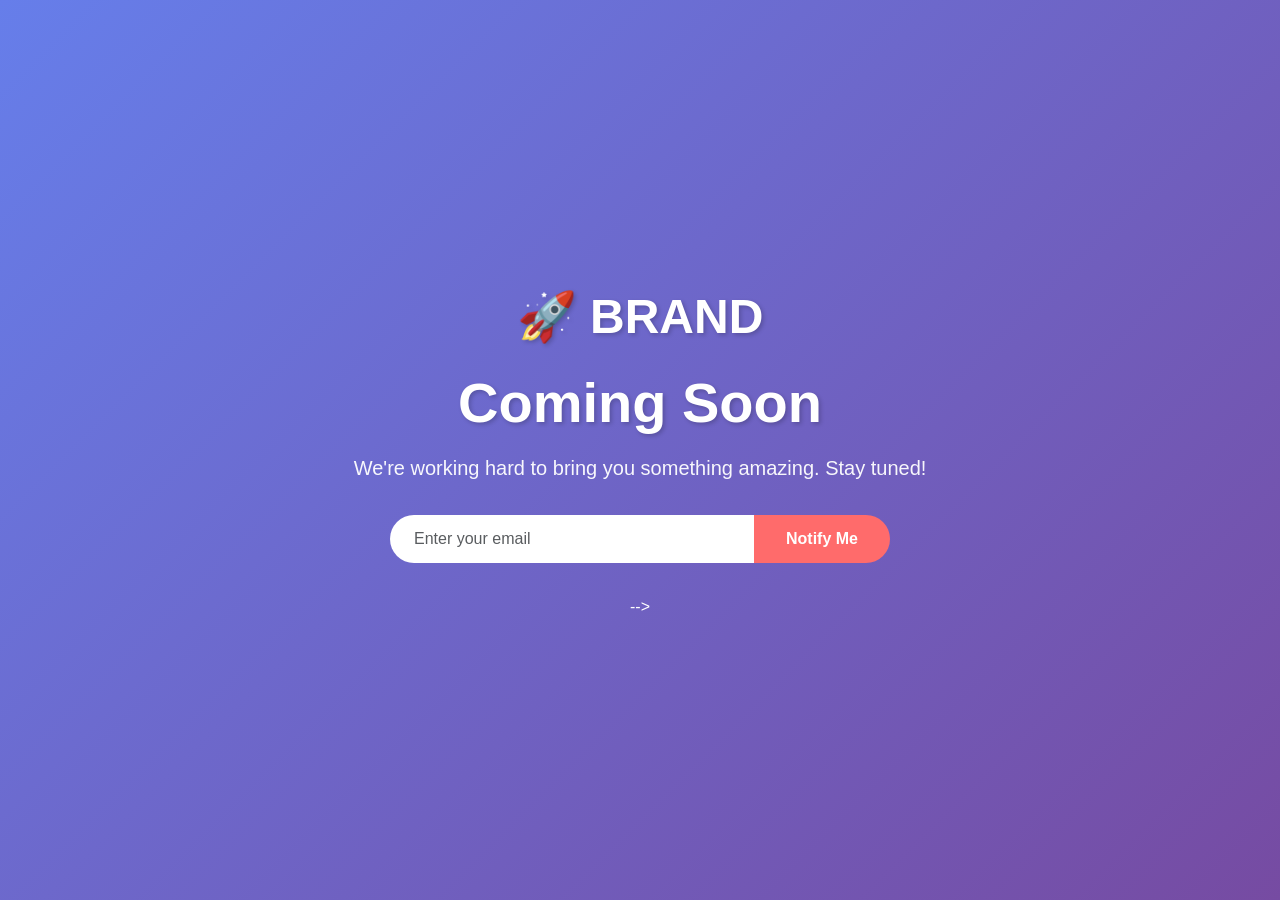
==== index.html @ b858486a "Update index.html" ====
<!DOCTYPE html>
<html lang="en">
<head>
    <meta charset="UTF-8">
    <meta name="viewport" content="width=device-width, initial-scale=1.0">
    <title>Coming Soon</title>
    
    <!-- Bootstrap CSS -->
    <link href="https://cdn.jsdelivr.net/npm/bootstrap@5.3.2/dist/css/bootstrap.min.css" rel="stylesheet">
    
    <style>
        body {
            background: linear-gradient(135deg, #667eea 0%, #764ba2 100%);
            min-height: 100vh;
            display: flex;
            align-items: center;
            justify-content: center;
            font-family: 'Segoe UI', Tahoma, Geneva, Verdana, sans-serif;
        }
        
        .coming-soon-container {
            text-align: center;
            color: white;
            padding: 2rem;
        }
        
        .logo {
            font-size: 3rem;
            font-weight: bold;
            margin-bottom: 1rem;
            text-shadow: 2px 2px 4px rgba(0,0,0,0.2);
        }
        
        .main-heading {
            font-size: 3.5rem;
            font-weight: 700;
            margin-bottom: 1rem;
            text-shadow: 2px 2px 4px rgba(0,0,0,0.2);
        }
        
        .subheading {
            font-size: 1.25rem;
            margin-bottom: 2rem;
            opacity: 0.95;
        }
        
        .countdown {
            display: flex;
            justify-content: center;
            gap: 1.5rem;
            margin: 3rem 0;
            flex-wrap: wrap;
        }
        
        .countdown-item {
            background: rgba(255, 255, 255, 0.2);
            backdrop-filter: blur(10px);
            border-radius: 15px;
            padding: 1.5rem;
            min-width: 100px;
            box-shadow: 0 8px 32px 0 rgba(31, 38, 135, 0.37);
        }
        
        .countdown-number {
            font-size: 3rem;
            font-weight: bold;
            display: block;
        }
        
        .countdown-label {
            font-size: 0.9rem;
            text-transform: uppercase;
            letter-spacing: 1px;
            opacity: 0.9;
        }
        
        .notify-form {
            max-width: 500px;
            margin: 2rem auto;
        }
        
        .form-control {
            border-radius: 50px;
            padding: 0.75rem 1.5rem;
            border: none;
        }
        
        .btn-notify {
            border-radius: 50px;
            padding: 0.75rem 2rem;
            background: #ff6b6b;
            border: none;
            font-weight: 600;
            transition: all 0.3s ease;
        }
        
        .btn-notify:hover {
            background: #ee5a52;
            transform: translateY(-2px);
            box-shadow: 0 5px 15px rgba(0,0,0,0.3);
        }
        
        .social-links {
            margin-top: 3rem;
        }
        
        .social-links a {
            color: white;
            font-size: 1.5rem;
            margin: 0 1rem;
            transition: all 0.3s ease;
            display: inline-block;
        }
        
        .social-links a:hover {
            transform: translateY(-5px);
            opacity: 0.8;
        }
        
        @media (max-width: 768px) {
            .main-heading {
                font-size: 2.5rem;
            }
            
            .countdown-number {
                font-size: 2rem;
            }
            
            .countdown-item {
                min-width: 80px;
                padding: 1rem;
            }
        }
    </style>
</head>
<body>
    <div class="container">
        <div class="coming-soon-container">
            <div class="logo">🚀 BRAND</div>
            
            <h1 class="main-heading">Coming Soon</h1>
            <p class="subheading">We're working hard to bring you something amazing. Stay tuned!</p>
            
            <!-- Countdown Timer
            <div class="countdown" id="countdown">
                <div class="countdown-item">
                    <span class="countdown-number" id="days">00</span>
                    <span class="countdown-label">Days</span>
                </div>
                <div class="countdown-item">
                    <span class="countdown-number" id="hours">00</span>
                    <span class="countdown-label">Hours</span>
                </div>
                <div class="countdown-item">
                    <span class="countdown-number" id="minutes">00</span>
                    <span class="countdown-label">Minutes</span>
                </div>
                <div class="countdown-item">
                    <span class="countdown-number" id="seconds">00</span>
                    <span class="countdown-label">Seconds</span>
                </div>
            </div>
            
            <!-- Email Notification Form -->
            <div class="notify-form">
                <form id="notifyForm">
                    <div class="input-group mb-3">
                        <input type="email" class="form-control" placeholder="Enter your email" required>
                        <button class="btn btn-notify btn-primary" type="submit">Notify Me</button>
                    </div>
                </form>
            </div>
             -->
            <!-- Social Media Links 
            <div class="social-links">
                <a href="#" aria-label="Facebook">
                    <svg width="24" height="24" fill="currentColor" viewBox="0 0 24 24">
                        <path d="M24 12.073c0-6.627-5.373-12-12-12s-12 5.373-12 12c0 5.99 4.388 10.954 10.125 11.854v-8.385H7.078v-3.47h3.047V9.43c0-3.007 1.792-4.669 4.533-4.669 1.312 0 2.686.235 2.686.235v2.953H15.83c-1.491 0-1.956.925-1.956 1.874v2.25h3.328l-.532 3.47h-2.796v8.385C19.612 23.027 24 18.062 24 12.073z"/>
                    </svg>
                </a>
                <a href="#" aria-label="Twitter">
                    <svg width="24" height="24" fill="currentColor" viewBox="0 0 24 24">
                        <path d="M23.953 4.57a10 10 0 01-2.825.775 4.958 4.958 0 002.163-2.723c-.951.555-2.005.959-3.127 1.184a4.92 4.92 0 00-8.384 4.482C7.69 8.095 4.067 6.13 1.64 3.162a4.822 4.822 0 00-.666 2.475c0 1.71.87 3.213 2.188 4.096a4.904 4.904 0 01-2.228-.616v.06a4.923 4.923 0 003.946 4.827 4.996 4.996 0 01-2.212.085 4.936 4.936 0 004.604 3.417 9.867 9.867 0 01-6.102 2.105c-.39 0-.779-.023-1.17-.067a13.995 13.995 0 007.557 2.209c9.053 0 13.998-7.496 13.998-13.985 0-.21 0-.42-.015-.63A9.935 9.935 0 0024 4.59z"/>
                    </svg>
                </a>
                <a href="#" aria-label="Instagram">
                    <svg width="24" height="24" fill="currentColor" viewBox="0 0 24 24">
                        <path d="M12 0C8.74 0 8.333.015 7.053.072 5.775.132 4.905.333 4.14.63c-.789.306-1.459.717-2.126 1.384S.935 3.35.63 4.14C.333 4.905.131 5.775.072 7.053.012 8.333 0 8.74 0 12s.015 3.667.072 4.947c.06 1.277.261 2.148.558 2.913.306.788.717 1.459 1.384 2.126.667.666 1.336 1.079 2.126 1.384.766.296 1.636.499 2.913.558C8.333 23.988 8.74 24 12 24s3.667-.015 4.947-.072c1.277-.06 2.148-.262 2.913-.558.788-.306 1.459-.718 2.126-1.384.666-.667 1.079-1.335 1.384-2.126.296-.765.499-1.636.558-2.913.06-1.28.072-1.687.072-4.947s-.015-3.667-.072-4.947c-.06-1.277-.262-2.149-.558-2.913-.306-.789-.718-1.459-1.384-2.126C21.319 1.347 20.651.935 19.86.63c-.765-.297-1.636-.499-2.913-.558C15.667.012 15.26 0 12 0zm0 2.16c3.203 0 3.585.016 4.85.071 1.17.055 1.805.249 2.227.415.562.217.96.477 1.382.896.419.42.679.819.896 1.381.164.422.36 1.057.413 2.227.057 1.266.07 1.646.07 4.85s-.015 3.585-.074 4.85c-.061 1.17-.256 1.805-.421 2.227-.224.562-.479.96-.899 1.382-.419.419-.824.679-1.38.896-.42.164-1.065.36-2.235.413-1.274.057-1.649.07-4.859.07-3.211 0-3.586-.015-4.859-.074-1.171-.061-1.816-.256-2.236-.421-.569-.224-.96-.479-1.379-.899-.421-.419-.69-.824-.9-1.38-.165-.42-.359-1.065-.42-2.235-.045-1.26-.061-1.649-.061-4.844 0-3.196.016-3.586.061-4.861.061-1.17.255-1.814.42-2.234.21-.57.479-.96.9-1.381.419-.419.81-.689 1.379-.898.42-.166 1.051-.361 2.221-.421 1.275-.045 1.65-.06 4.859-.06l.045.03zm0 3.678c-3.405 0-6.162 2.76-6.162 6.162 0 3.405 2.76 6.162 6.162 6.162 3.405 0 6.162-2.76 6.162-6.162 0-3.405-2.76-6.162-6.162-6.162zM12 16c-2.21 0-4-1.79-4-4s1.79-4 4-4 4 1.79 4 4-1.79 4-4 4zm7.846-10.405c0 .795-.646 1.44-1.44 1.44-.795 0-1.44-.646-1.44-1.44 0-.794.646-1.439 1.44-1.439.793-.001 1.44.645 1.44 1.439z"/>
                    </svg>
                </a>
                <a href="#" aria-label="LinkedIn">
                    <svg width="24" height="24" fill="currentColor" viewBox="0 0 24 24">
                        <path d="M20.447 20.452h-3.554v-5.569c0-1.328-.027-3.037-1.852-3.037-1.853 0-2.136 1.445-2.136 2.939v5.667H9.351V9h3.414v1.561h.046c.477-.9 1.637-1.85 3.37-1.85 3.601 0 4.267 2.37 4.267 5.455v6.286zM5.337 7.433c-1.144 0-2.063-.926-2.063-2.065 0-1.138.92-2.063 2.063-2.063 1.14 0 2.064.925 2.064 2.063 0 1.139-.925 2.065-2.064 2.065zm1.782 13.019H3.555V9h3.564v11.452zM22.225 0H1.771C.792 0 0 .774 0 1.729v20.542C0 23.227.792 24 1.771 24h20.451C23.2 24 24 23.227 24 22.271V1.729C24 .774 23.2 0 22.222 0h.003z"/>
                    </svg>
                </a>
            </div>-->
        </div>
    </div>
    
    <!-- Bootstrap JS -->
    <script src="https://cdn.jsdelivr.net/npm/bootstrap@5.3.2/dist/js/bootstrap.bundle.min.js"></script>
    
    <script>
        // Countdown Timer - Set your launch date here
        const launchDate = new Date('2026-03-01T00:00:00').getTime();
        
        function updateCountdown() {
            const now = new Date().getTime();
            const distance = launchDate - now;
            
            const days = Math.floor(distance / (1000 * 60 * 60 * 24));
            const hours = Math.floor((distance % (1000 * 60 * 60 * 24)) / (1000 * 60 * 60));
            const minutes = Math.floor((distance % (1000 * 60 * 60)) / (1000 * 60));
            const seconds = Math.floor((distance % (1000 * 60)) / 1000);
            
            document.getElementById('days').textContent = String(days).padStart(2, '0');
            document.getElementById('hours').textContent = String(hours).padStart(2, '0');
            document.getElementById('minutes').textContent = String(minutes).padStart(2, '0');
            document.getElementById('seconds').textContent = String(seconds).padStart(2, '0');
            
            if (distance < 0) {
                clearInterval(countdownInterval);
                document.getElementById('countdown').innerHTML = '<h2>We\'re Live!</h2>';
            }
        }
        
        const countdownInterval = setInterval(updateCountdown, 1000);
        updateCountdown();
        
        // Form submission handler
        document.getElementById('notifyForm').addEventListener('submit', function(e) {
            e.preventDefault();
            const email = this.querySelector('input[type="email"]').value;
            alert('Thank you! We\'ll notify you at: ' + email);
            this.reset();
        });
    </script>
</body>
</html>
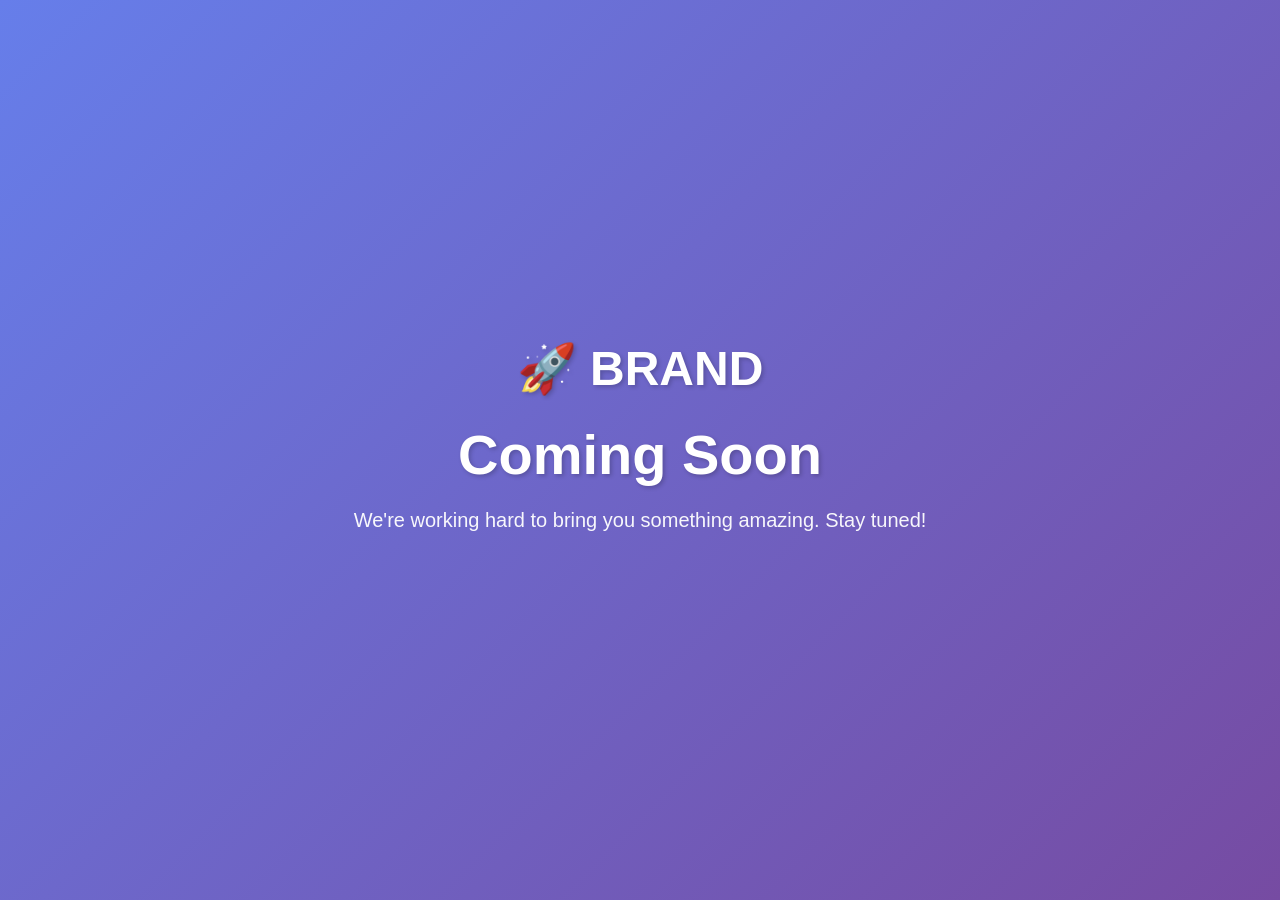
==== commit c33c520b: "Update index.html" ====
--- a/index.html
+++ b/index.html
@@ -161,7 +161,7 @@
                 </div>
             </div>
             
-            <!-- Email Notification Form -->
+            <!-- Email Notification Form 
             <div class="notify-form">
                 <form id="notifyForm">
                     <div class="input-group mb-3">
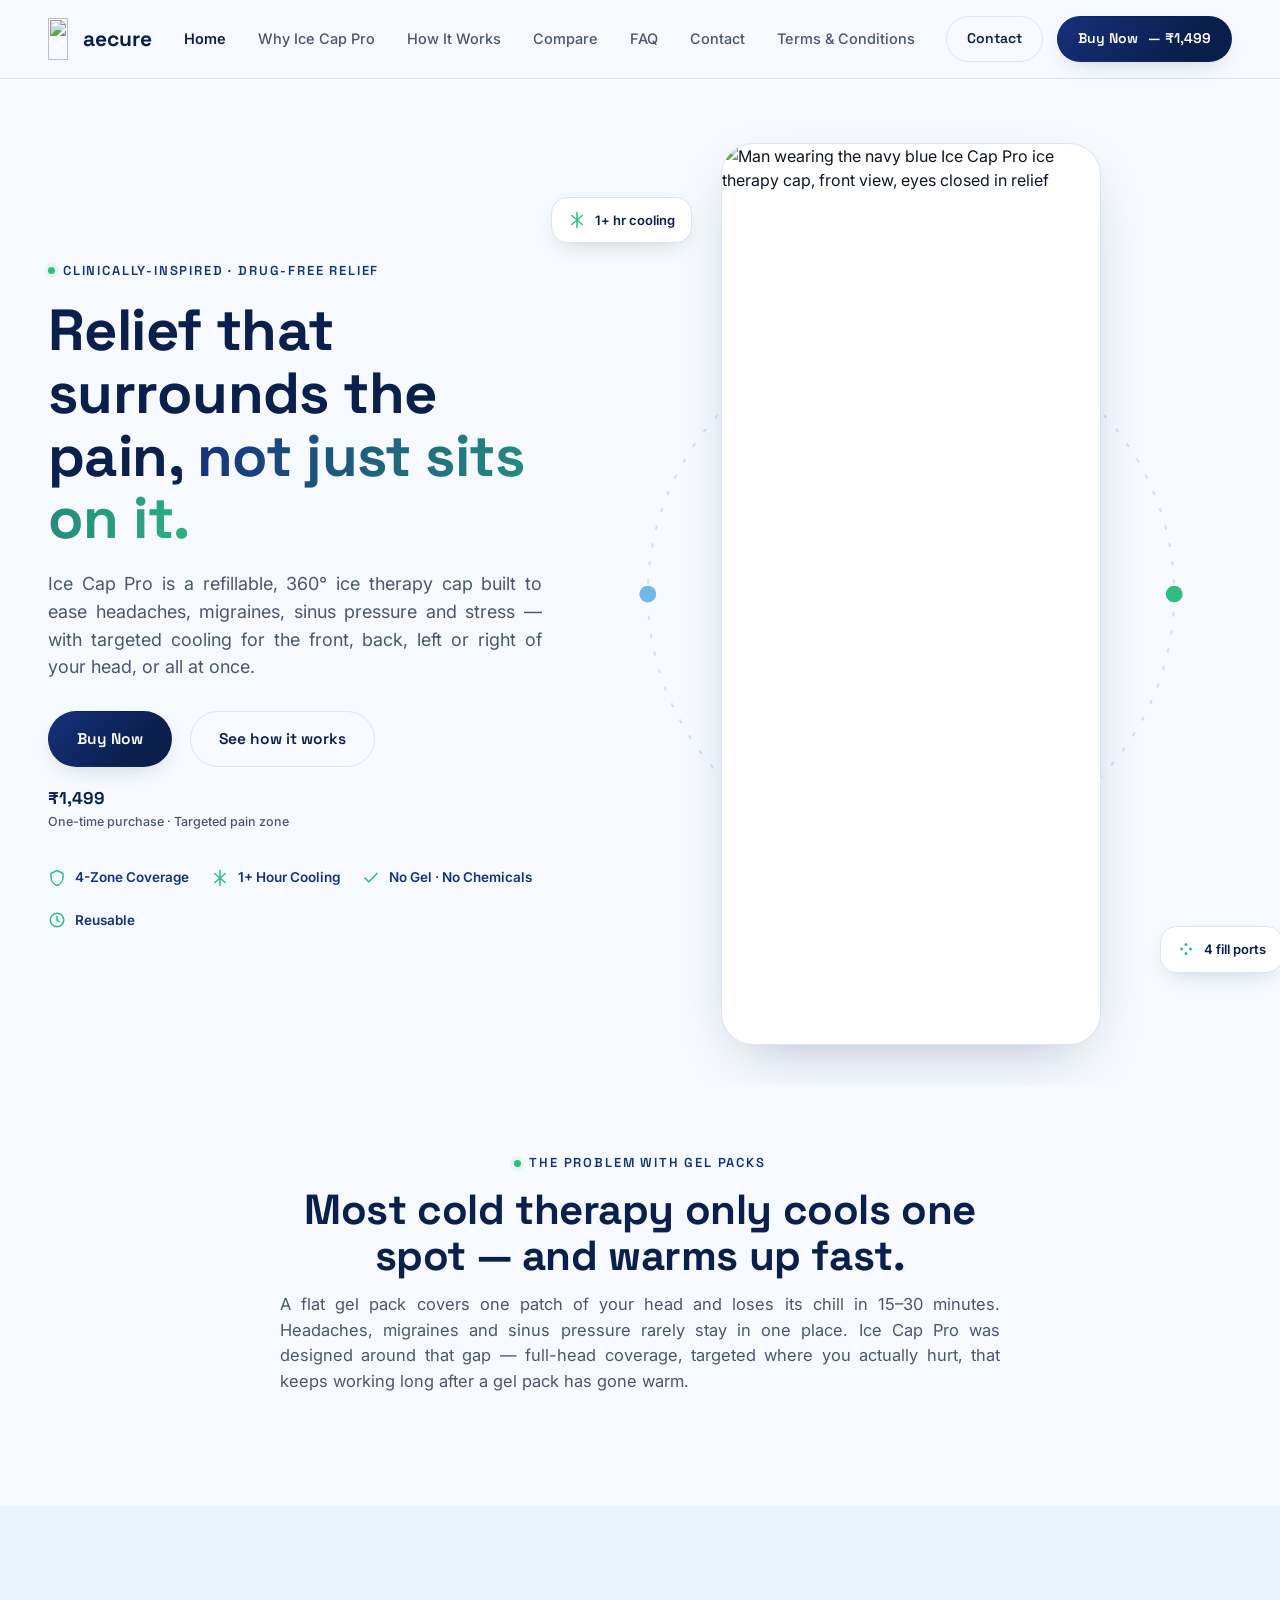
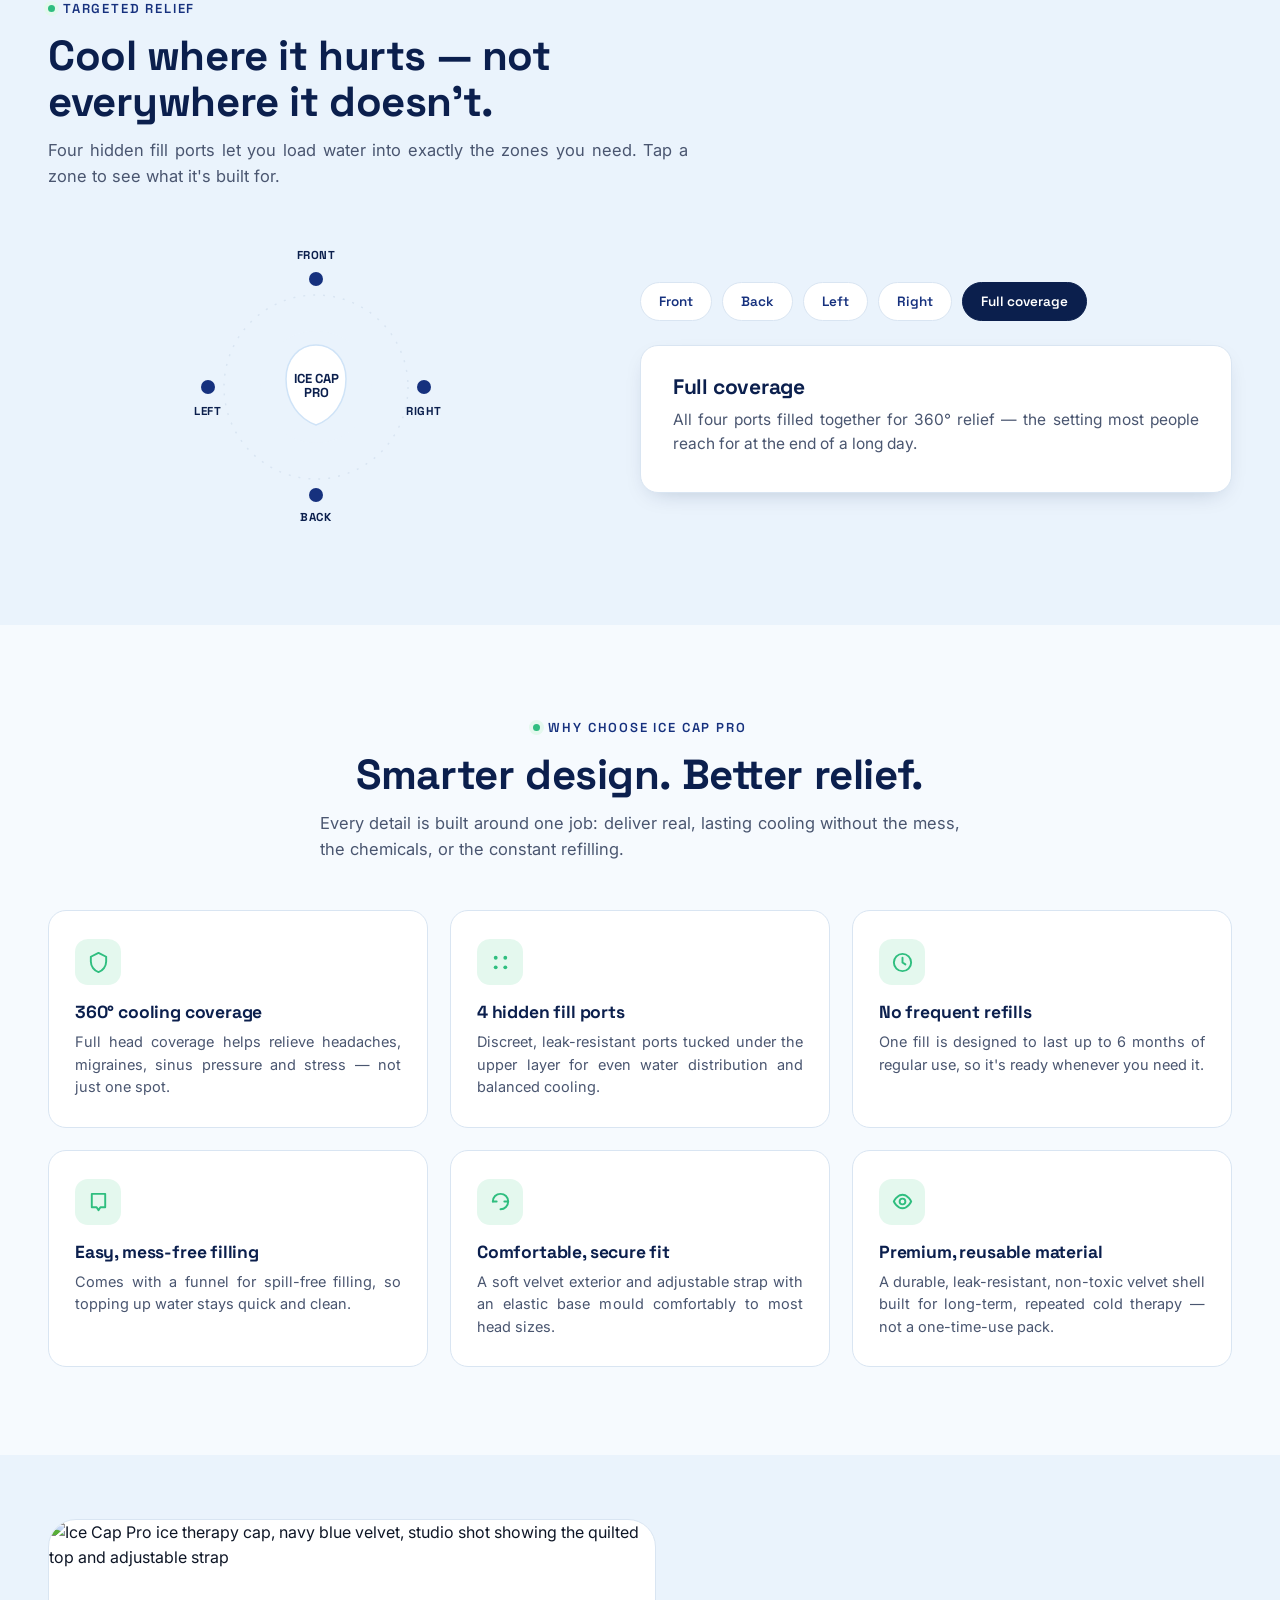
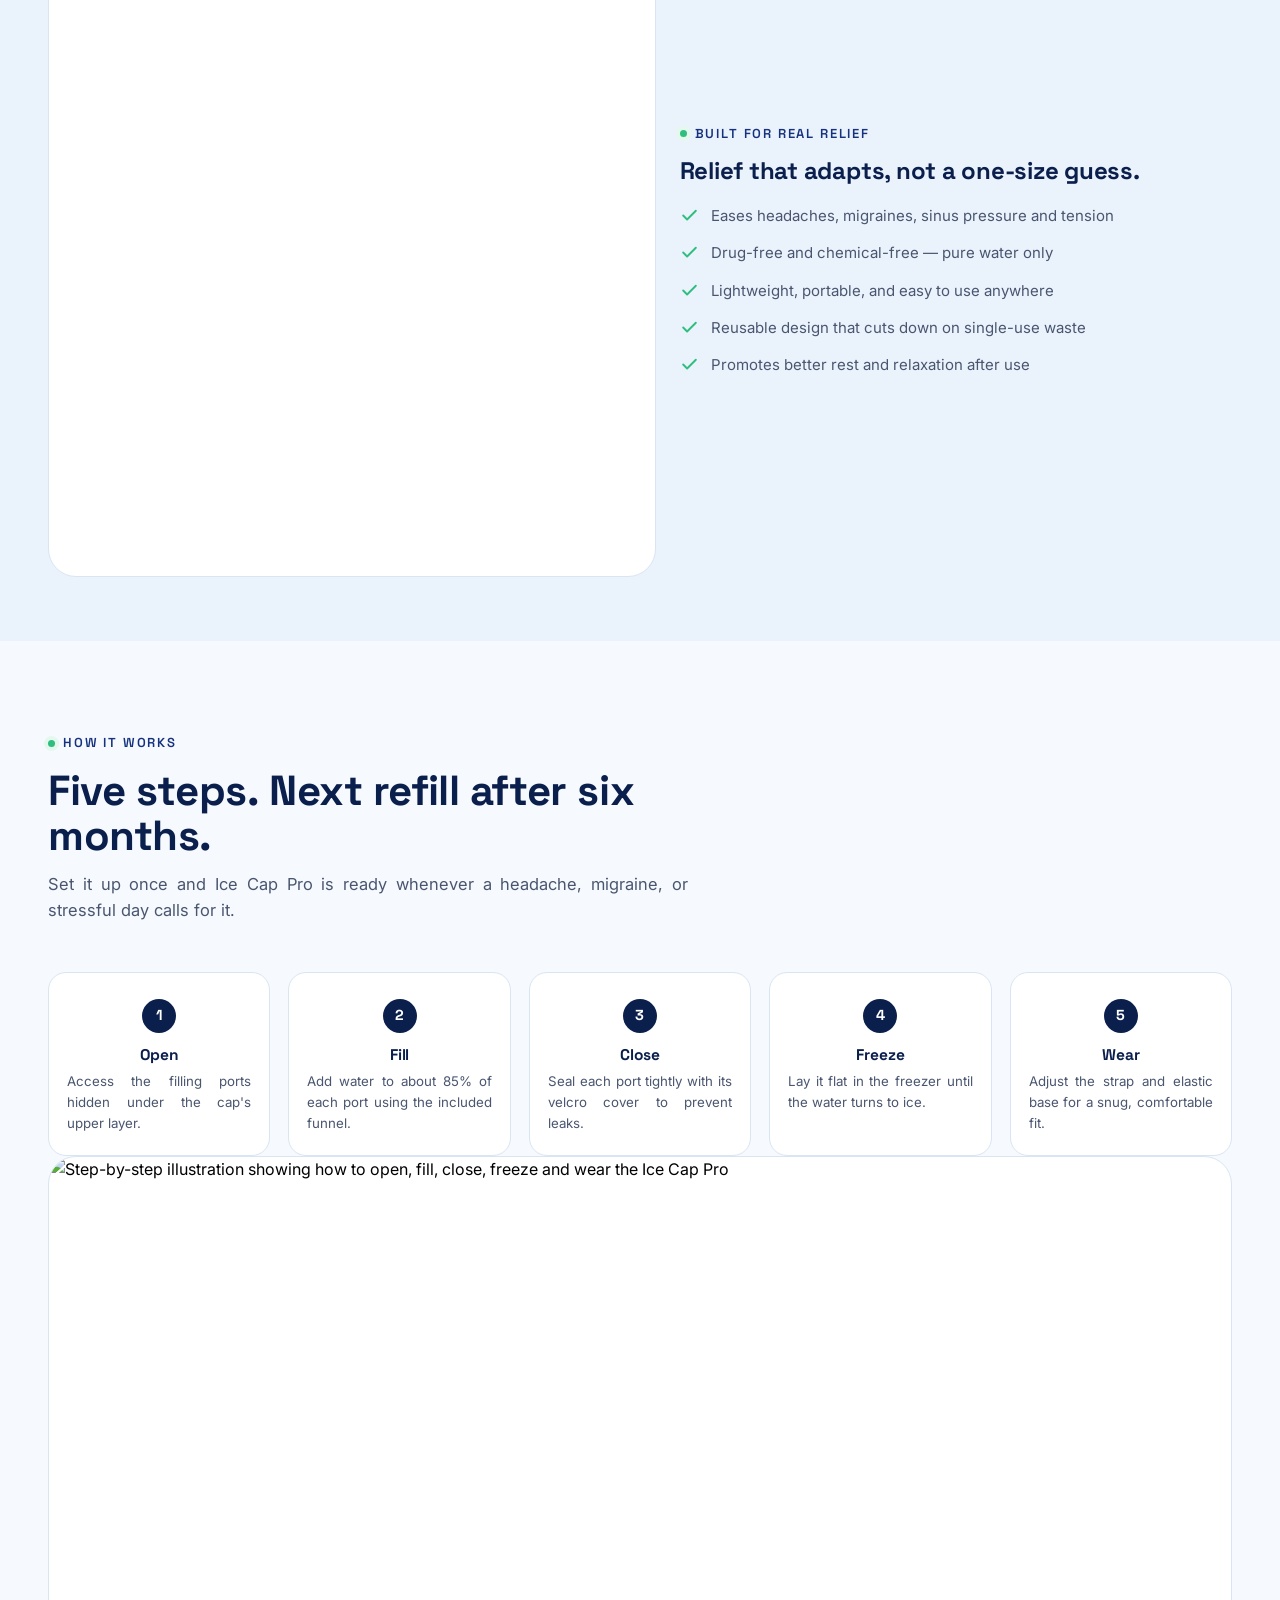
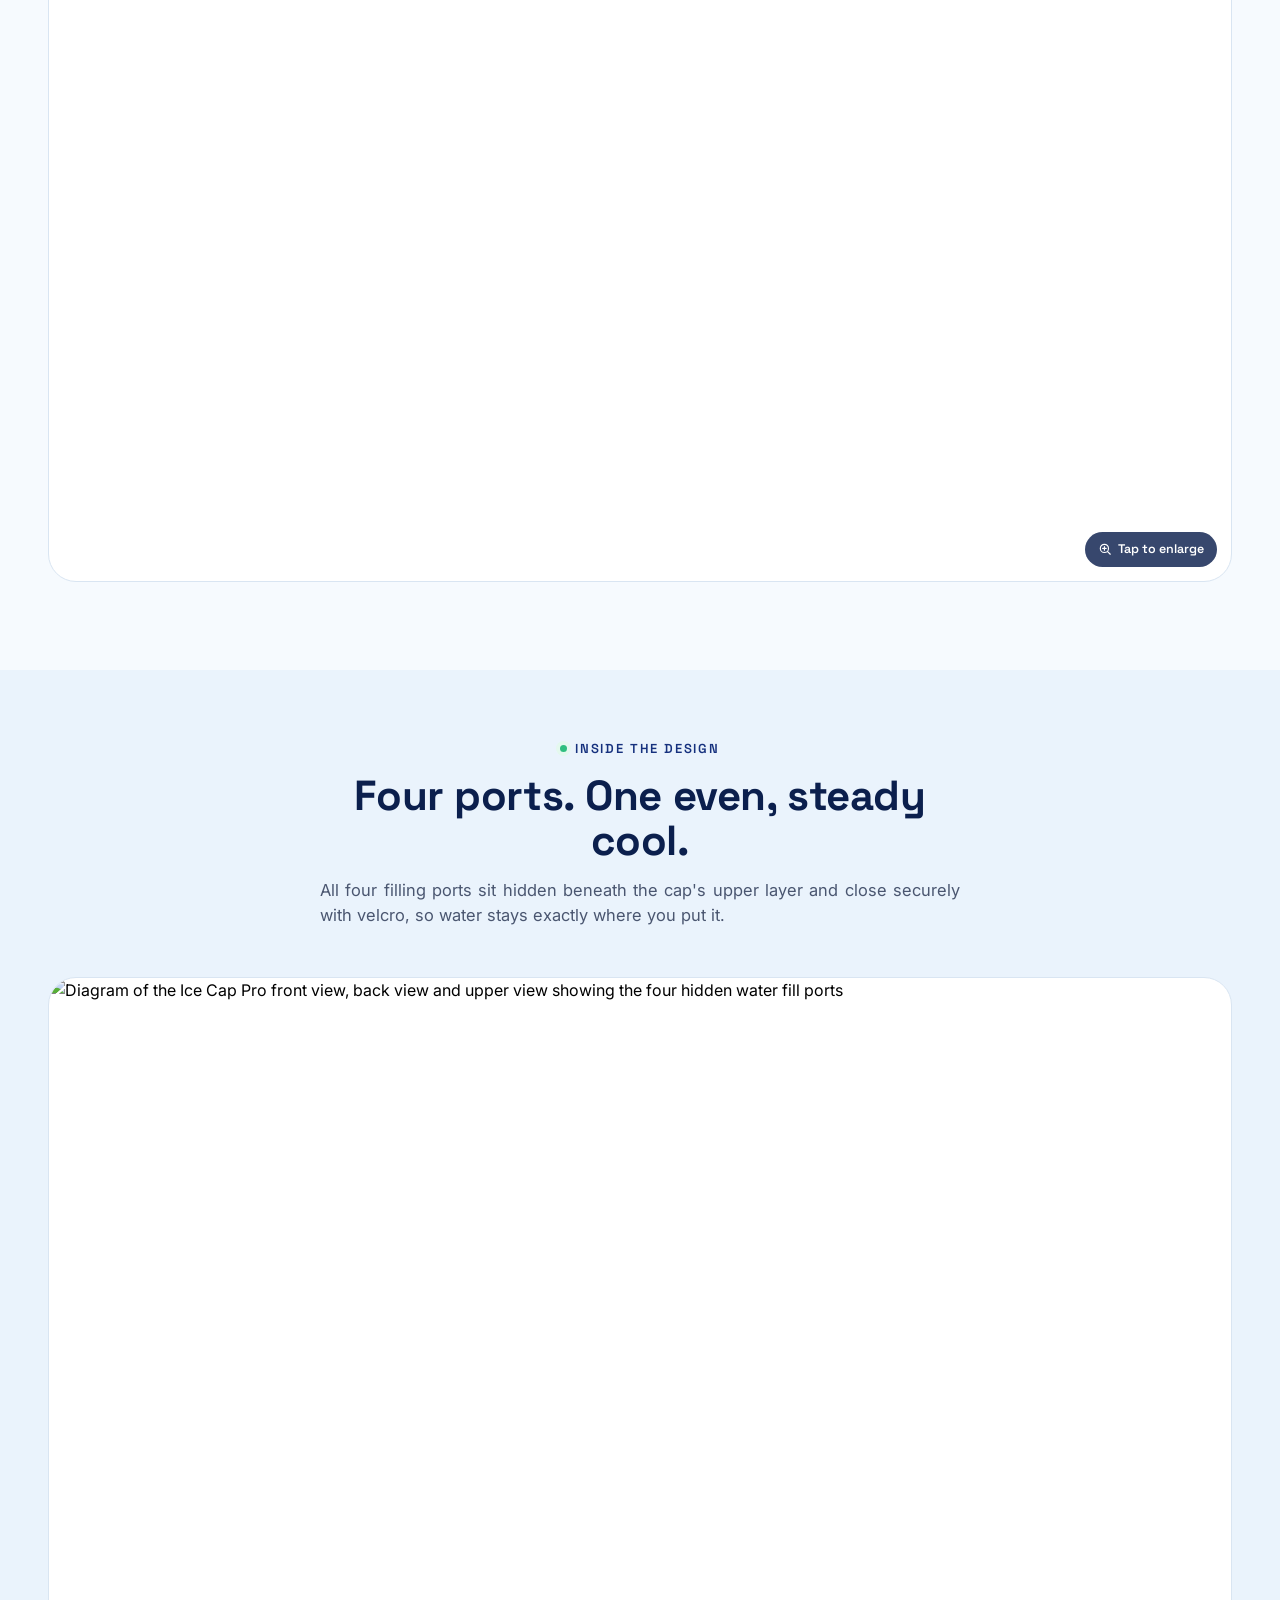
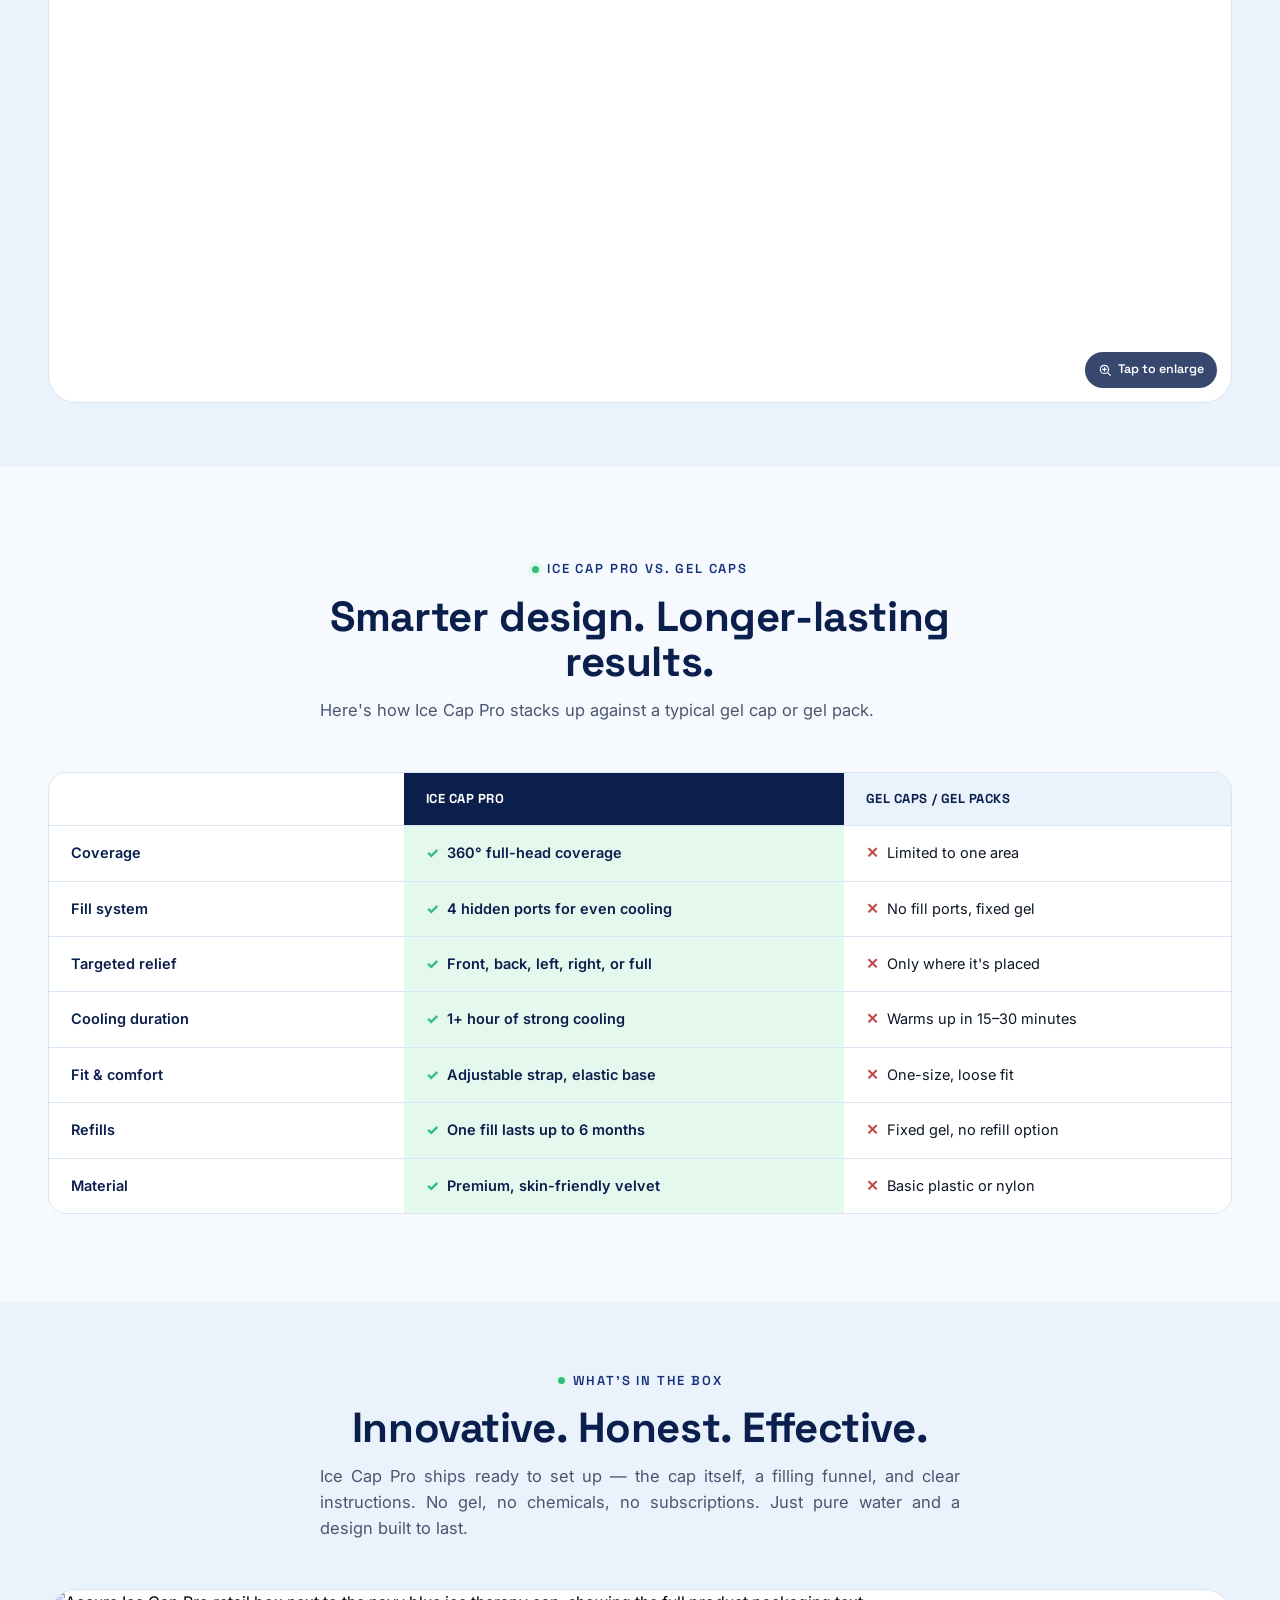
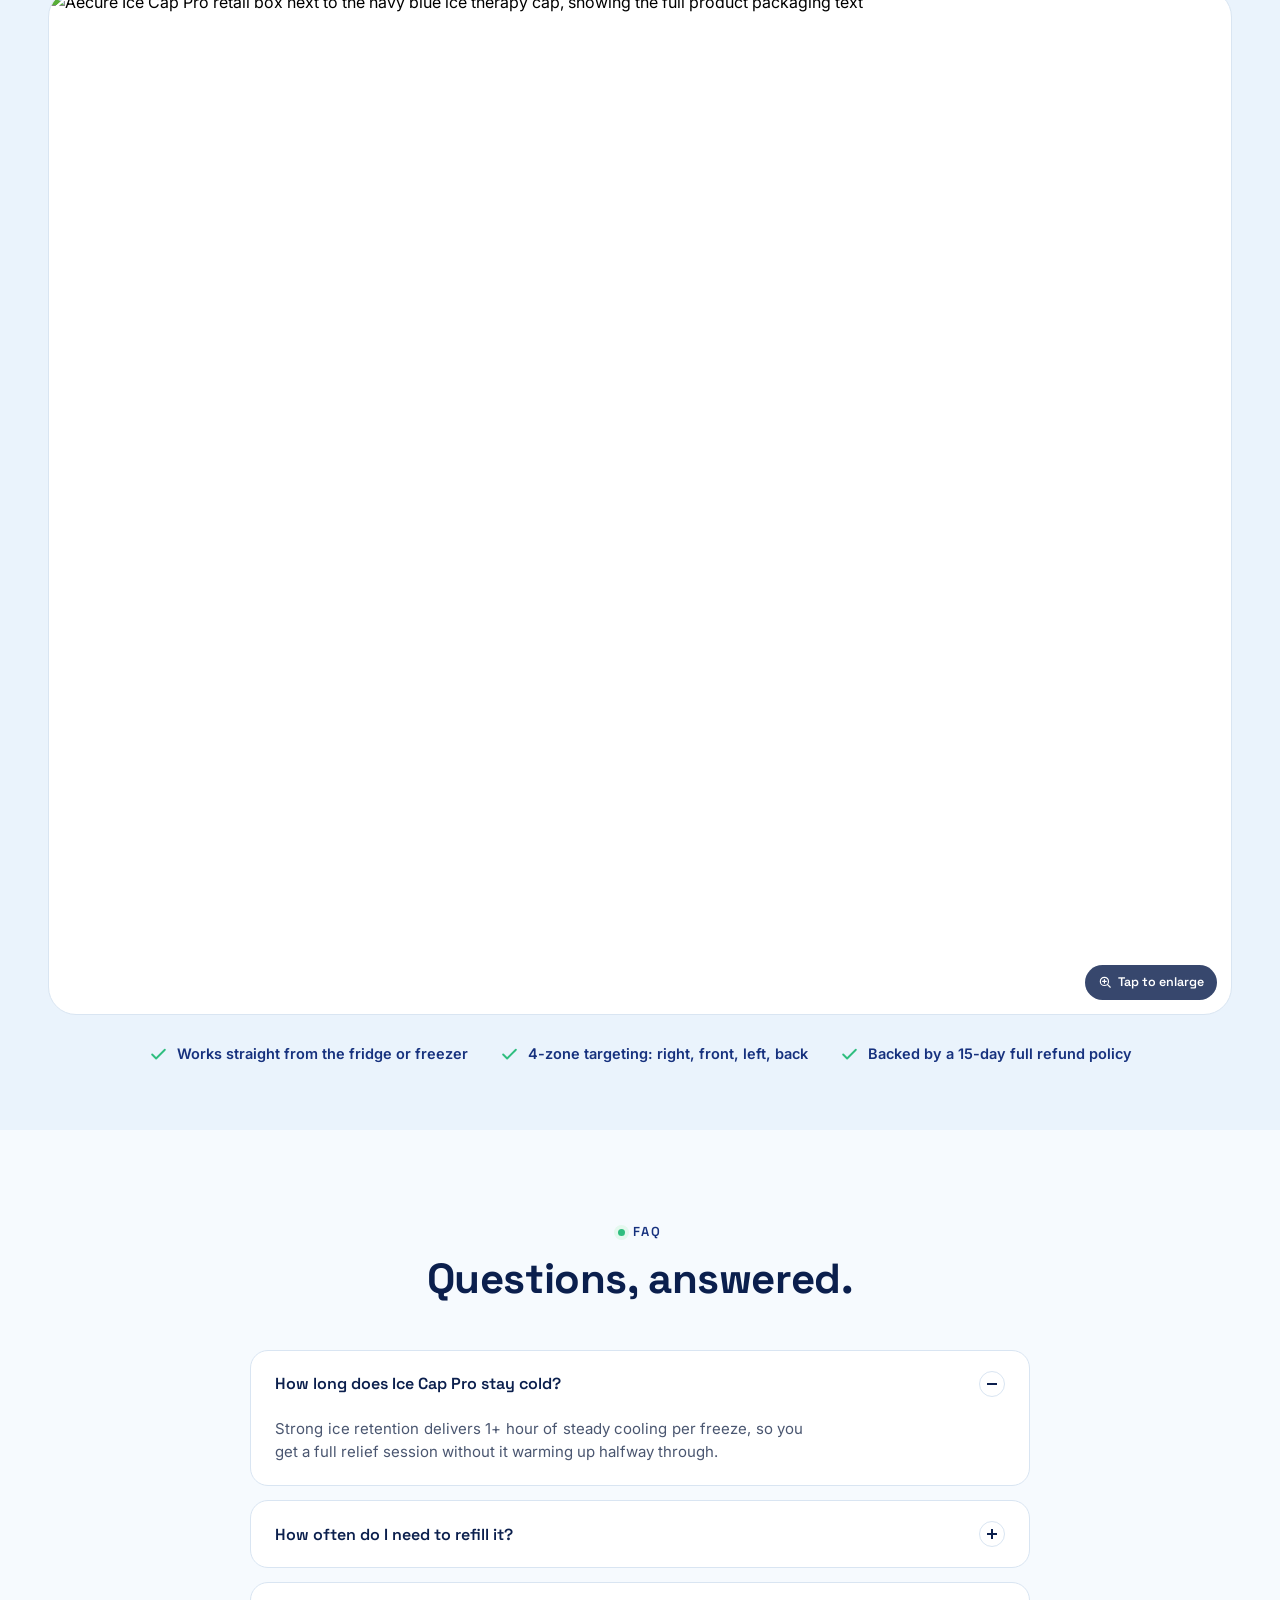
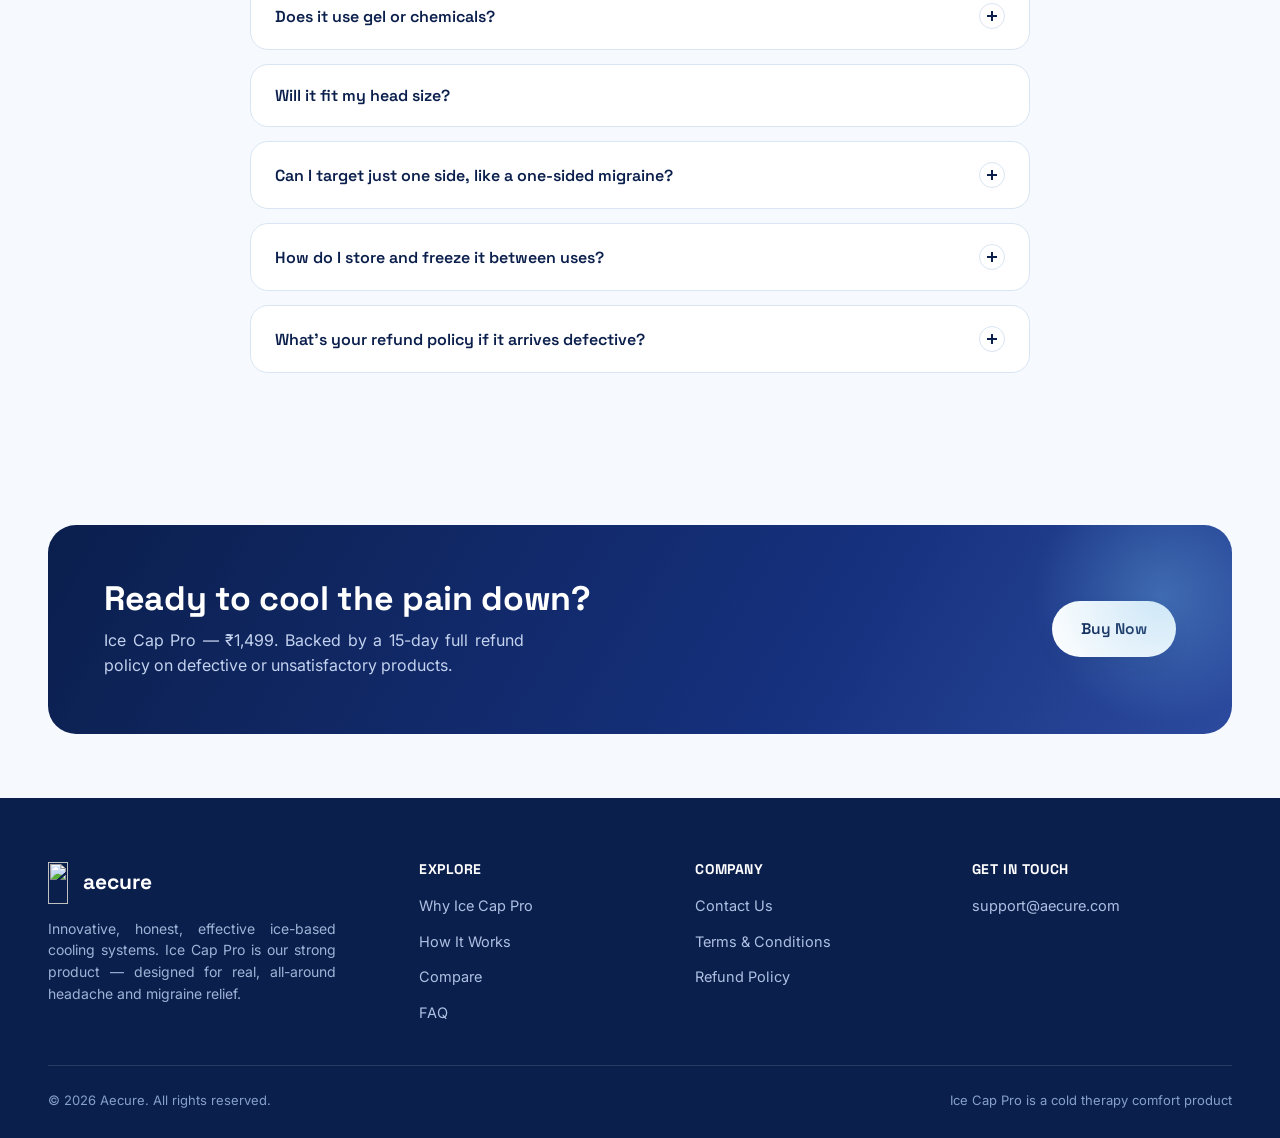
==== commit f3022262: "updated" ====
--- a/index.html
+++ b/index.html
@@ -1,239 +1,554 @@
-<!DOCTYPE html>
+<!doctype html>
 <html lang="en">
 <head>
-    <meta charset="UTF-8">
-    <meta name="viewport" content="width=device-width, initial-scale=1.0">
-    <title>Coming Soon</title>
-    
-    <!-- Bootstrap CSS -->
-    <link href="https://cdn.jsdelivr.net/npm/bootstrap@5.3.2/dist/css/bootstrap.min.css" rel="stylesheet">
-    
-    <style>
-        body {
-            background: linear-gradient(135deg, #667eea 0%, #764ba2 100%);
-            min-height: 100vh;
-            display: flex;
-            align-items: center;
-            justify-content: center;
-            font-family: 'Segoe UI', Tahoma, Geneva, Verdana, sans-serif;
-        }
-        
-        .coming-soon-container {
-            text-align: center;
-            color: white;
-            padding: 2rem;
-        }
-        
-        .logo {
-            font-size: 3rem;
-            font-weight: bold;
-            margin-bottom: 1rem;
-            text-shadow: 2px 2px 4px rgba(0,0,0,0.2);
-        }
-        
-        .main-heading {
-            font-size: 3.5rem;
-            font-weight: 700;
-            margin-bottom: 1rem;
-            text-shadow: 2px 2px 4px rgba(0,0,0,0.2);
-        }
-        
-        .subheading {
-            font-size: 1.25rem;
-            margin-bottom: 2rem;
-            opacity: 0.95;
-        }
-        
-        .countdown {
-            display: flex;
-            justify-content: center;
-            gap: 1.5rem;
-            margin: 3rem 0;
-            flex-wrap: wrap;
-        }
-        
-        .countdown-item {
-            background: rgba(255, 255, 255, 0.2);
-            backdrop-filter: blur(10px);
-            border-radius: 15px;
-            padding: 1.5rem;
-            min-width: 100px;
-            box-shadow: 0 8px 32px 0 rgba(31, 38, 135, 0.37);
-        }
-        
-        .countdown-number {
-            font-size: 3rem;
-            font-weight: bold;
-            display: block;
-        }
-        
-        .countdown-label {
-            font-size: 0.9rem;
-            text-transform: uppercase;
-            letter-spacing: 1px;
-            opacity: 0.9;
-        }
-        
-        .notify-form {
-            max-width: 500px;
-            margin: 2rem auto;
-        }
-        
-        .form-control {
-            border-radius: 50px;
-            padding: 0.75rem 1.5rem;
-            border: none;
-        }
-        
-        .btn-notify {
-            border-radius: 50px;
-            padding: 0.75rem 2rem;
-            background: #ff6b6b;
-            border: none;
-            font-weight: 600;
-            transition: all 0.3s ease;
-        }
-        
-        .btn-notify:hover {
-            background: #ee5a52;
-            transform: translateY(-2px);
-            box-shadow: 0 5px 15px rgba(0,0,0,0.3);
-        }
-        
-        .social-links {
-            margin-top: 3rem;
-        }
-        
-        .social-links a {
-            color: white;
-            font-size: 1.5rem;
-            margin: 0 1rem;
-            transition: all 0.3s ease;
-            display: inline-block;
-        }
-        
-        .social-links a:hover {
-            transform: translateY(-5px);
-            opacity: 0.8;
-        }
-        
-        @media (max-width: 768px) {
-            .main-heading {
-                font-size: 2.5rem;
-            }
-            
-            .countdown-number {
-                font-size: 2rem;
-            }
-            
-            .countdown-item {
-                min-width: 80px;
-                padding: 1rem;
-            }
-        }
-    </style>
+<meta charset="UTF-8">
+<meta name="viewport" content="width=device-width, initial-scale=1.0">
+<title>Ice Cap Pro by Aecure | 360° Cooling Ice Therapy Cap for Headache & Migraine Relief</title>
+<meta name="description" content="Ice Cap Pro is a reusable, refillable ice therapy cap with 4-zone cooling for headache, migraine, sinus pressure and stress relief. No gel, no chemicals — pure water, 1+ hour cooling, one fill lasts 6 months. ₹1,499.">
+<meta name="keywords" content="ice cap pro, migraine relief cap, headache cap, ice therapy cap, cooling cap for headache, sinus relief cap, aecure">
+<link rel="canonical" href="https://www.aecure.com/">
+
+<!-- Open Graph -->
+<meta property="og:type" content="product">
+<meta property="og:title" content="Ice Cap Pro by Aecure | 360° Cooling Ice Therapy Cap">
+<meta property="og:description" content="Reusable, refillable ice therapy cap with 4-zone cooling for headache, migraine, sinus pressure and stress relief. No gel, no chemicals — pure water only.">
+<meta property="og:image" content="https://www.aecure.com/images/cap_studio.jpg">
+<meta property="og:url" content="https://www.aecure.com/">
+<meta property="og:site_name" content="Aecure">
+<meta name="twitter:card" content="summary_large_image">
+<meta name="twitter:title" content="Ice Cap Pro by Aecure | 360° Cooling Ice Therapy Cap">
+<meta name="twitter:description" content="Reusable ice therapy cap with 4-zone cooling for headache, migraine and sinus relief.">
+<meta name="twitter:image" content="https://www.aecure.com/images/cap_studio.jpg">
+
+<link rel="icon" type="image/png" sizes="32x32" href="images/brand/favicon-32.png">
+<link rel="icon" type="image/png" sizes="16x16" href="images/brand/favicon-16.png">
+<link rel="apple-touch-icon" sizes="180x180" href="images/brand/apple-touch-icon.png">
+
+<link rel="preconnect" href="https://fonts.googleapis.com">
+<link rel="preconnect" href="https://fonts.gstatic.com" crossorigin>
+<link href="https://fonts.googleapis.com/css2?family=Space+Grotesk:wght@500;600;700&family=Inter:wght@400;500;600;700&display=swap" rel="stylesheet">
+<link rel="stylesheet" href="styles.css">
+
+<script type="application/ld+json">
+{
+  "@context": "https://schema.org",
+  "@type": "Product",
+  "name": "Ice Cap Pro",
+  "image": "https://www.aecure.com/images/cap_studio.jpg",
+  "description": "Reusable, refillable ice therapy cap with 360° four-zone cooling for headache, migraine, sinus pressure and stress relief. No gel, no chemicals — pure water only. One fill lasts up to 6 months.",
+  "brand": { "@type": "Brand", "name": "Aecure" },
+  "sku": "AECURE-ICECAPPRO-01",
+  "offers": {
+    "@type": "Offer",
+    "url": "https://www.aecure.com/",
+    "priceCurrency": "INR",
+    "price": "1499",
+    "availability": "https://schema.org/InStock",
+    "hasMerchantReturnPolicy": {
+      "@type": "MerchantReturnPolicy",
+      "returnPolicyCategory": "https://schema.org/MerchantReturnFiniteReturnWindow",
+      "merchantReturnDays": 15,
+      "returnMethod": "https://schema.org/ReturnByMail",
+      "returnFees": "https://schema.org/FreeReturn"
+    }
+  }
+}
+</script>
+<script type="application/ld+json">
+{
+  "@context": "https://schema.org",
+  "@type": "Organization",
+  "name": "Aecure",
+  "url": "https://www.aecure.com/",
+  "logo": "https://www.aecure.com/images/brand/favicon-512.png",
+  "email": "support@aecure.com"
+}
+</script>
+<script type="application/ld+json">
+{
+  "@context": "https://schema.org",
+  "@type": "FAQPage",
+  "mainEntity": [
+    {
+      "@type": "Question",
+      "name": "How long does Ice Cap Pro stay cold?",
+      "acceptedAnswer": { "@type": "Answer", "text": "Ice Cap Pro delivers 1+ hour of strong, steady cooling per freeze, thanks to its four-port water fill design and insulated velvet shell." }
+    },
+    {
+      "@type": "Question",
+      "name": "Do I need to refill it often?",
+      "acceptedAnswer": { "@type": "Answer", "text": "No. A single fill is designed to last up to 6 months of regular use, so there's no need to refill before every session." }
+    },
+    {
+      "@type": "Question",
+      "name": "Does it use gel or chemicals?",
+      "acceptedAnswer": { "@type": "Answer", "text": "No. Ice Cap Pro uses pure water only — no gel packs, no chemicals — making it a drug-free, chemical-free way to cool the head." }
+    },
+    {
+      "@type": "Question",
+      "name": "What is the refund policy?",
+      "acceptedAnswer": { "@type": "Answer", "text": "Aecure offers a 15-day full refund on Ice Cap Pro for defective, damaged, or unsatisfactory products. See the Terms & Refund Policy page for full details." }
+    }
+  ]
+}
+</script>
 </head>
 <body>
-    <div class="container">
-        <div class="coming-soon-container">
-            <div class="logo">🚀 BRAND</div>
-            
-            <h1 class="main-heading">Coming Soon</h1>
-            <p class="subheading">We're working hard to bring you something amazing. Stay tuned!</p>
-            
-            <!-- Countdown Timer
-            <div class="countdown" id="countdown">
-                <div class="countdown-item">
-                    <span class="countdown-number" id="days">00</span>
-                    <span class="countdown-label">Days</span>
-                </div>
-                <div class="countdown-item">
-                    <span class="countdown-number" id="hours">00</span>
-                    <span class="countdown-label">Hours</span>
-                </div>
-                <div class="countdown-item">
-                    <span class="countdown-number" id="minutes">00</span>
-                    <span class="countdown-label">Minutes</span>
-                </div>
-                <div class="countdown-item">
-                    <span class="countdown-number" id="seconds">00</span>
-                    <span class="countdown-label">Seconds</span>
-                </div>
-            </div>
-            
-            <!-- Email Notification Form 
-            <div class="notify-form">
-                <form id="notifyForm">
-                    <div class="input-group mb-3">
-                        <input type="email" class="form-control" placeholder="Enter your email" required>
-                        <button class="btn btn-notify btn-primary" type="submit">Notify Me</button>
-                    </div>
-                </form>
-            </div>
-             -->
-            <!-- Social Media Links 
-            <div class="social-links">
-                <a href="#" aria-label="Facebook">
-                    <svg width="24" height="24" fill="currentColor" viewBox="0 0 24 24">
-                        <path d="M24 12.073c0-6.627-5.373-12-12-12s-12 5.373-12 12c0 5.99 4.388 10.954 10.125 11.854v-8.385H7.078v-3.47h3.047V9.43c0-3.007 1.792-4.669 4.533-4.669 1.312 0 2.686.235 2.686.235v2.953H15.83c-1.491 0-1.956.925-1.956 1.874v2.25h3.328l-.532 3.47h-2.796v8.385C19.612 23.027 24 18.062 24 12.073z"/>
-                    </svg>
-                </a>
-                <a href="#" aria-label="Twitter">
-                    <svg width="24" height="24" fill="currentColor" viewBox="0 0 24 24">
-                        <path d="M23.953 4.57a10 10 0 01-2.825.775 4.958 4.958 0 002.163-2.723c-.951.555-2.005.959-3.127 1.184a4.92 4.92 0 00-8.384 4.482C7.69 8.095 4.067 6.13 1.64 3.162a4.822 4.822 0 00-.666 2.475c0 1.71.87 3.213 2.188 4.096a4.904 4.904 0 01-2.228-.616v.06a4.923 4.923 0 003.946 4.827 4.996 4.996 0 01-2.212.085 4.936 4.936 0 004.604 3.417 9.867 9.867 0 01-6.102 2.105c-.39 0-.779-.023-1.17-.067a13.995 13.995 0 007.557 2.209c9.053 0 13.998-7.496 13.998-13.985 0-.21 0-.42-.015-.63A9.935 9.935 0 0024 4.59z"/>
-                    </svg>
-                </a>
-                <a href="#" aria-label="Instagram">
-                    <svg width="24" height="24" fill="currentColor" viewBox="0 0 24 24">
-                        <path d="M12 0C8.74 0 8.333.015 7.053.072 5.775.132 4.905.333 4.14.63c-.789.306-1.459.717-2.126 1.384S.935 3.35.63 4.14C.333 4.905.131 5.775.072 7.053.012 8.333 0 8.74 0 12s.015 3.667.072 4.947c.06 1.277.261 2.148.558 2.913.306.788.717 1.459 1.384 2.126.667.666 1.336 1.079 2.126 1.384.766.296 1.636.499 2.913.558C8.333 23.988 8.74 24 12 24s3.667-.015 4.947-.072c1.277-.06 2.148-.262 2.913-.558.788-.306 1.459-.718 2.126-1.384.666-.667 1.079-1.335 1.384-2.126.296-.765.499-1.636.558-2.913.06-1.28.072-1.687.072-4.947s-.015-3.667-.072-4.947c-.06-1.277-.262-2.149-.558-2.913-.306-.789-.718-1.459-1.384-2.126C21.319 1.347 20.651.935 19.86.63c-.765-.297-1.636-.499-2.913-.558C15.667.012 15.26 0 12 0zm0 2.16c3.203 0 3.585.016 4.85.071 1.17.055 1.805.249 2.227.415.562.217.96.477 1.382.896.419.42.679.819.896 1.381.164.422.36 1.057.413 2.227.057 1.266.07 1.646.07 4.85s-.015 3.585-.074 4.85c-.061 1.17-.256 1.805-.421 2.227-.224.562-.479.96-.899 1.382-.419.419-.824.679-1.38.896-.42.164-1.065.36-2.235.413-1.274.057-1.649.07-4.859.07-3.211 0-3.586-.015-4.859-.074-1.171-.061-1.816-.256-2.236-.421-.569-.224-.96-.479-1.379-.899-.421-.419-.69-.824-.9-1.38-.165-.42-.359-1.065-.42-2.235-.045-1.26-.061-1.649-.061-4.844 0-3.196.016-3.586.061-4.861.061-1.17.255-1.814.42-2.234.21-.57.479-.96.9-1.381.419-.419.81-.689 1.379-.898.42-.166 1.051-.361 2.221-.421 1.275-.045 1.65-.06 4.859-.06l.045.03zm0 3.678c-3.405 0-6.162 2.76-6.162 6.162 0 3.405 2.76 6.162 6.162 6.162 3.405 0 6.162-2.76 6.162-6.162 0-3.405-2.76-6.162-6.162-6.162zM12 16c-2.21 0-4-1.79-4-4s1.79-4 4-4 4 1.79 4 4-1.79 4-4 4zm7.846-10.405c0 .795-.646 1.44-1.44 1.44-.795 0-1.44-.646-1.44-1.44 0-.794.646-1.439 1.44-1.439.793-.001 1.44.645 1.44 1.439z"/>
-                    </svg>
-                </a>
-                <a href="#" aria-label="LinkedIn">
-                    <svg width="24" height="24" fill="currentColor" viewBox="0 0 24 24">
-                        <path d="M20.447 20.452h-3.554v-5.569c0-1.328-.027-3.037-1.852-3.037-1.853 0-2.136 1.445-2.136 2.939v5.667H9.351V9h3.414v1.561h.046c.477-.9 1.637-1.85 3.37-1.85 3.601 0 4.267 2.37 4.267 5.455v6.286zM5.337 7.433c-1.144 0-2.063-.926-2.063-2.065 0-1.138.92-2.063 2.063-2.063 1.14 0 2.064.925 2.064 2.063 0 1.139-.925 2.065-2.064 2.065zm1.782 13.019H3.555V9h3.564v11.452zM22.225 0H1.771C.792 0 0 .774 0 1.729v20.542C0 23.227.792 24 1.771 24h20.451C23.2 24 24 23.227 24 22.271V1.729C24 .774 23.2 0 22.222 0h.003z"/>
-                    </svg>
-                </a>
-            </div>-->
-        </div>
-    </div>
-    
-    <!-- Bootstrap JS -->
-    <script src="https://cdn.jsdelivr.net/npm/bootstrap@5.3.2/dist/js/bootstrap.bundle.min.js"></script>
-    
-    <script>
-        // Countdown Timer - Set your launch date here
-        const launchDate = new Date('2026-03-01T00:00:00').getTime();
-        
-        function updateCountdown() {
-            const now = new Date().getTime();
-            const distance = launchDate - now;
-            
-            const days = Math.floor(distance / (1000 * 60 * 60 * 24));
-            const hours = Math.floor((distance % (1000 * 60 * 60 * 24)) / (1000 * 60 * 60));
-            const minutes = Math.floor((distance % (1000 * 60 * 60)) / (1000 * 60));
-            const seconds = Math.floor((distance % (1000 * 60)) / 1000);
-            
-            document.getElementById('days').textContent = String(days).padStart(2, '0');
-            document.getElementById('hours').textContent = String(hours).padStart(2, '0');
-            document.getElementById('minutes').textContent = String(minutes).padStart(2, '0');
-            document.getElementById('seconds').textContent = String(seconds).padStart(2, '0');
-            
-            if (distance < 0) {
-                clearInterval(countdownInterval);
-                document.getElementById('countdown').innerHTML = '<h2>We\'re Live!</h2>';
-            }
-        }
-        
-        const countdownInterval = setInterval(updateCountdown, 1000);
-        updateCountdown();
-        
-        // Form submission handler
-        document.getElementById('notifyForm').addEventListener('submit', function(e) {
-            e.preventDefault();
-            const email = this.querySelector('input[type="email"]').value;
-            alert('Thank you! We\'ll notify you at: ' + email);
-            this.reset();
-        });
-    </script>
+
+<header class="site-header">
+  <nav class="nav">
+    <a href="index.html" class="brand">
+      <span class="brand-mark">
+        <img src="images/brand/aecure-icon.png" alt="" width="18" height="29">
+      </span>
+      aecure
+    </a>
+    <ul class="nav-links">
+      <li><a href="index.html" class="active">Home</a></li>
+      <li><a href="index.html#features">Why Ice Cap Pro</a></li>
+      <li><a href="index.html#how-it-works">How It Works</a></li>
+      <li><a href="index.html#compare">Compare</a></li>
+      <li><a href="index.html#faq">FAQ</a></li>
+      <li><a href="contact.html">Contact</a></li>
+      <li><a href="terms.html">Terms &amp; Conditions</a></li>
+    </ul>
+    <div class="nav-cta">
+      <a href="contact.html" class="btn btn-ghost btn-sm">Contact</a>
+      <a href="#" class="btn btn-primary btn-sm" target="_blank" rel="noopener">Buy Now<span class="cta-price"> — ₹1,499</span></a>
+    </div>
+    <button class="nav-toggle" aria-label="Toggle menu"><span></span></button>
+  </nav>
+</header>
+
+<main>
+  <!-- HERO -->
+  <section class="hero">
+    <div class="container hero-grid">
+      <div class="hero-copy">
+        <span class="eyebrow">Clinically-inspired · Drug-free relief</span>
+        <h1>Relief that surrounds the pain, <em>not just sits on it.</em></h1>
+        <p class="lede">Ice Cap Pro is a refillable, 360° ice therapy cap built to ease headaches, migraines, sinus pressure and stress — with targeted cooling for the front, back, left or right of your head, or all at once.</p>
+        <div class="hero-actions">
+          <a href="#" class="btn btn-primary" target="_blank" rel="noopener">Buy Now</a>
+          <a href="#how-it-works" class="btn btn-ghost">See how it works</a>
+          <div class="price-tag">₹1,499
+		  
+		  
+		  <span>One-time purchase · Targeted pain zone</span>
+		  
+		  </div>
+        </div>
+        <div class="trust-strip">
+          <div class="trust-item"><svg viewBox="0 0 24 24" fill="none"><path d="M12 2L4 6V11C4 16 7.5 20.5 12 22C16.5 20.5 20 16 20 11V6L12 2Z" stroke="currentColor" stroke-width="2" stroke-linejoin="round"/></svg>4-Zone Coverage</div>
+          <div class="trust-item"><svg viewBox="0 0 24 24" fill="none"><path d="M12 2V22M5 6L19 18M19 6L5 18" stroke="currentColor" stroke-width="2" stroke-linecap="round"/></svg>1+ Hour Cooling</div>
+          <div class="trust-item"><svg viewBox="0 0 24 24" fill="none"><path d="M20 6L9 17L4 12" stroke="currentColor" stroke-width="2.2" stroke-linecap="round" stroke-linejoin="round"/></svg>No Gel · No Chemicals</div>
+          <div class="trust-item"><svg viewBox="0 0 24 24" fill="none"><circle cx="12" cy="12" r="9" stroke="currentColor" stroke-width="2"/><path d="M12 7V12L15 14" stroke="currentColor" stroke-width="2" stroke-linecap="round"/></svg>Reusable</div>
+        </div>
+      </div>
+      <div class="hero-visual">
+        <div class="ring-orbit" aria-hidden="true">
+          <svg viewBox="0 0 400 400" fill="none">
+            <circle cx="200" cy="200" r="188" stroke="#CFE3F7" stroke-width="1.5" stroke-dasharray="3 10"/>
+            <circle cx="200" cy="12" r="6" fill="#2FBE7F"/>
+            <circle cx="200" cy="388" r="6" fill="#6FB8E8"/>
+            <circle cx="12" cy="200" r="6" fill="#6FB8E8"/>
+            <circle cx="388" cy="200" r="6" fill="#2FBE7F"/>
+          </svg>
+        </div>
+        <div class="hero-photo-wrap">
+          <img src="images/cap_front.jpg" alt="Man wearing the navy blue Ice Cap Pro ice therapy cap, front view, eyes closed in relief" width="640" height="900" loading="eager">
+        </div>
+        <div class="hero-badge b1">
+          <svg viewBox="0 0 24 24" fill="none"><path d="M12 2V22M5 6L19 18M19 6L5 18" stroke="currentColor" stroke-width="2" stroke-linecap="round"/></svg>
+          1+ hr cooling
+        </div>
+        <div class="hero-badge b2">
+          <svg viewBox="0 0 24 24" fill="none"><circle cx="12" cy="6" r="2" fill="currentColor"/><circle cx="12" cy="18" r="2" fill="currentColor"/><circle cx="6" cy="12" r="2" fill="currentColor"/><circle cx="18" cy="12" r="2" fill="currentColor"/></svg>
+          4 fill ports
+        </div>
+      </div>
+    </div>
+  </section>
+
+  <!-- EMPATHY / PROBLEM -->
+  <section class="section-tight">
+    <div class="container">
+      <div class="section-head center" style="max-width:720px;">
+        <span class="eyebrow">The problem with gel packs</span>
+        <h2>Most cold therapy only cools one spot — and warms up fast.</h2>
+        <p>A flat gel pack covers one patch of your head and loses its chill in 15–30 minutes. Headaches, migraines and sinus pressure rarely stay in one place. Ice Cap Pro was designed around that gap — full-head coverage, targeted where you actually hurt, that keeps working long after a gel pack has gone warm.</p>
+      </div>
+    </div>
+  </section>
+
+  <!-- ZONE DIAGRAM -->
+  <section class="section section-alt" id="zones">
+    <div class="container">
+      <div class="section-head">
+        <span class="eyebrow">Targeted relief</span>
+        <h2>Cool where it hurts — not everywhere it doesn't.</h2>
+        <p>Four hidden fill ports let you load water into exactly the zones you need. Tap a zone to see what it's built for.</p>
+      </div>
+
+      <div class="zone-block">
+        <div class="zone-diagram">
+          <svg viewBox="0 0 300 300" aria-hidden="true">
+            <circle cx="150" cy="150" r="92" fill="none" stroke="#D9E5F2" stroke-width="1.5" stroke-dasharray="2 8"/>
+            <circle cx="150" cy="150" r="56" fill="#EAF3FC"/>
+            <path d="M150 108C133 108 120 122 120 142C120 165 133 182 150 188C167 182 180 165 180 142C180 122 167 108 150 108Z" fill="#FFFFFF" stroke="#CFE3F7" stroke-width="1.5"/>
+            <text x="150" y="146" text-anchor="middle" class="zone-center-label">ICE CAP</text>
+            <text x="150" y="160" text-anchor="middle" class="zone-center-label" font-size="10">PRO</text>
+
+            <g class="zone-node" data-zone="front">
+              <circle class="dot" cx="150" cy="42" r="7" fill="#16317E"/>
+              <text x="150" y="22" text-anchor="middle">Front</text>
+            </g>
+            <g class="zone-node" data-zone="back">
+              <circle class="dot" cx="150" cy="258" r="7" fill="#16317E"/>
+              <text x="150" y="284" text-anchor="middle">Back</text>
+            </g>
+            <g class="zone-node" data-zone="left">
+              <circle class="dot" cx="42" cy="150" r="7" fill="#16317E"/>
+              <text x="42" y="178" text-anchor="middle">Left</text>
+            </g>
+            <g class="zone-node" data-zone="right">
+              <circle class="dot" cx="258" cy="150" r="7" fill="#16317E"/>
+              <text x="258" y="178" text-anchor="middle">Right</text>
+            </g>
+          </svg>
+        </div>
+
+        <div class="zone-copy">
+          <div class="zone-tabs">
+            <button class="zone-tab" data-zone="front">Front</button>
+            <button class="zone-tab" data-zone="back">Back</button>
+            <button class="zone-tab" data-zone="left">Left</button>
+            <button class="zone-tab" data-zone="right">Right</button>
+            <button class="zone-tab active" data-zone="full">Full coverage</button>
+          </div>
+          <div class="zone-detail">
+            <h3>Full coverage</h3>
+            <p>All four ports filled together for 360° relief — the setting most people reach for at the end of a long day.</p>
+          </div>
+        </div>
+      </div>
+    </div>
+  </section>
+
+  <!-- FEATURES -->
+  <section class="section" id="features">
+    <div class="container">
+      <div class="section-head center" style="margin-left:auto;margin-right:auto;">
+        <span class="eyebrow">Why choose Ice Cap Pro</span>
+        <h2>Smarter design. Better relief.</h2>
+        <p>Every detail is built around one job: deliver real, lasting cooling without the mess, the chemicals, or the constant refilling.</p>
+      </div>
+
+      <div class="feature-grid">
+        <div class="feature-card">
+          <div class="feature-icon"><svg viewBox="0 0 24 24" fill="none"><path d="M12 2L4 6V11C4 16 7.5 20.5 12 22C16.5 20.5 20 16 20 11V6L12 2Z" stroke="currentColor" stroke-width="2" stroke-linejoin="round"/></svg></div>
+          <h3>360° cooling coverage</h3>
+          <p>Full head coverage helps relieve headaches, migraines, sinus pressure and stress — not just one spot.</p>
+        </div>
+        <div class="feature-card">
+          <div class="feature-icon"><svg viewBox="0 0 24 24" fill="none"><circle cx="7" cy="7" r="2" fill="currentColor"/><circle cx="17" cy="7" r="2" fill="currentColor"/><circle cx="7" cy="17" r="2" fill="currentColor"/><circle cx="17" cy="17" r="2" fill="currentColor"/></svg></div>
+          <h3>4 hidden fill ports</h3>
+          <p>Discreet, leak-resistant ports tucked under the upper layer for even water distribution and balanced cooling.</p>
+        </div>
+        <div class="feature-card">
+          <div class="feature-icon"><svg viewBox="0 0 24 24" fill="none"><circle cx="12" cy="12" r="9" stroke="currentColor" stroke-width="2"/><path d="M12 7V12L15 14" stroke="currentColor" stroke-width="2" stroke-linecap="round"/></svg></div>
+          <h3>No frequent refills</h3>
+          <p>One fill is designed to last up to 6 months of regular use, so it's ready whenever you need it.</p>
+        </div>
+        <div class="feature-card">
+          <div class="feature-icon"><svg viewBox="0 0 24 24" fill="none"><path d="M5 4V18H10L12 21L14 18H19V4H5Z" stroke="currentColor" stroke-width="2" stroke-linejoin="round"/></svg></div>
+          <h3>Easy, mess-free filling</h3>
+          <p>Comes with a funnel for spill-free filling, so topping up water stays quick and clean.</p>
+        </div>
+        <div class="feature-card">
+          <div class="feature-icon"><svg viewBox="0 0 24 24" fill="none"><path d="M4 12C4 7.5 7.5 4 12 4C16.5 4 20 7.5 20 12C20 16.5 16.5 20 12 20" stroke="currentColor" stroke-width="2" stroke-linecap="round"/><path d="M4 12H8M16 12H20" stroke="currentColor" stroke-width="2" stroke-linecap="round"/></svg></div>
+          <h3>Comfortable, secure fit</h3>
+          <p>A soft velvet exterior and adjustable strap with an elastic base mould comfortably to most head sizes.</p>
+        </div>
+        <div class="feature-card">
+          <div class="feature-icon"><svg viewBox="0 0 24 24" fill="none"><path d="M3 12C3 12 6 5 12 5C18 5 21 12 21 12C21 12 18 19 12 19C6 19 3 12 3 12Z" stroke="currentColor" stroke-width="2"/><circle cx="12" cy="12" r="3" stroke="currentColor" stroke-width="2"/></svg></div>
+          <h3>Premium, reusable material</h3>
+          <p>A durable, leak-resistant, non-toxic velvet shell built for long-term, repeated cold therapy — not a one-time-use pack.</p>
+        </div>
+      </div>
+    </div>
+  </section>
+
+  <!-- BENEFITS STRIP / image -->
+  <section class="section-tight section-alt">
+    <div class="container gallery-grid">
+      <div class="panel">
+        <img src="images/cap_studio.jpg" alt="Ice Cap Pro ice therapy cap, navy blue velvet, studio shot showing the quilted top and adjustable strap" loading="lazy" width="615" height="656">
+      </div>
+      <div class="copy">
+        <span class="eyebrow">Built for real relief</span>
+        <h2 style="margin-top:14px;">Relief that adapts, not a one-size guess.</h2>
+        <ul>
+          <li><svg viewBox="0 0 24 24" fill="none"><path d="M20 6L9 17L4 12" stroke="currentColor" stroke-width="2.4" stroke-linecap="round" stroke-linejoin="round"/></svg> Eases headaches, migraines, sinus pressure and tension</li>
+          <li><svg viewBox="0 0 24 24" fill="none"><path d="M20 6L9 17L4 12" stroke="currentColor" stroke-width="2.4" stroke-linecap="round" stroke-linejoin="round"/></svg> Drug-free and chemical-free — pure water only</li>
+          <li><svg viewBox="0 0 24 24" fill="none"><path d="M20 6L9 17L4 12" stroke="currentColor" stroke-width="2.4" stroke-linecap="round" stroke-linejoin="round"/></svg> Lightweight, portable, and easy to use anywhere</li>
+          <li><svg viewBox="0 0 24 24" fill="none"><path d="M20 6L9 17L4 12" stroke="currentColor" stroke-width="2.4" stroke-linecap="round" stroke-linejoin="round"/></svg> Reusable design that cuts down on single-use waste</li>
+          <li><svg viewBox="0 0 24 24" fill="none"><path d="M20 6L9 17L4 12" stroke="currentColor" stroke-width="2.4" stroke-linecap="round" stroke-linejoin="round"/></svg> Promotes better rest and relaxation after use</li>
+        </ul>
+      </div>
+    </div>
+  </section>
+
+  <!-- HOW IT WORKS -->
+  <section class="section" id="how-it-works">
+    <div class="container">
+      <div class="section-head">
+        <span class="eyebrow">How it works</span>
+        <h2>Five steps. Next refill after six months.</h2>
+        <p>Set it up once and Ice Cap Pro is ready whenever a headache, migraine, or stressful day calls for it.</p>
+      </div>
+
+      <div class="steps-row">
+        <div class="step-card">
+          <div class="step-num">1</div>
+          <h3>Open</h3>
+          <p>Access the filling ports hidden under the cap's upper layer.</p>
+        </div>
+        <div class="step-card">
+          <div class="step-num">2</div>
+          <h3>Fill</h3>
+          <p>Add water to about 85% of each port using the included funnel.</p>
+        </div>
+        <div class="step-card">
+          <div class="step-num">3</div>
+          <h3>Close</h3>
+          <p>Seal each port tightly with its velcro cover to prevent leaks.</p>
+        </div>
+        <div class="step-card">
+          <div class="step-num">4</div>
+          <h3>Freeze</h3>
+          <p>Lay it flat in the freezer until the water turns to ice.</p>
+        </div>
+        <div class="step-card">
+          <div class="step-num">5</div>
+          <h3>Wear</h3>
+          <p>Adjust the strap and elastic base for a snug, comfortable fit.</p>
+        </div>
+      </div>
+
+      <button type="button" class="panel mt-40 hide-on-mobile zoomable" aria-label="Open larger view of the how-to-use steps">
+        <img src="images/infographic-howtouse.png" alt="Step-by-step illustration showing how to open, fill, close, freeze and wear the Ice Cap Pro" loading="lazy" width="1536" height="1024">
+        <span class="zoom-badge"><svg viewBox="0 0 24 24" fill="none"><circle cx="11" cy="11" r="7" stroke="currentColor" stroke-width="2"/><path d="M21 21L16.5 16.5" stroke="currentColor" stroke-width="2" stroke-linecap="round"/><path d="M11 8V14M8 11H14" stroke="currentColor" stroke-width="2" stroke-linecap="round"/></svg>Tap to enlarge</span>
+      </button>
+    </div>
+  </section>
+
+  <!-- FILL PORT INFOGRAPHIC -->
+  <section class="section-tight section-alt">
+    <div class="container">
+      <div class="section-head center" style="margin-left:auto;margin-right:auto;">
+        <span class="eyebrow">Inside the design</span>
+        <h2>Four ports. One even, steady cool.</h2>
+        <p>All four filling ports sit hidden beneath the cap's upper layer and close securely with velcro, so water stays exactly where you put it.</p>
+      </div>
+      <button type="button" class="panel zoomable" aria-label="Open larger view of the fill port diagram">
+        <img src="images/infographic-fillports.png" alt="Diagram of the Ice Cap Pro front view, back view and upper view showing the four hidden water fill ports" loading="lazy" width="1536" height="1024">
+        <span class="zoom-badge"><svg viewBox="0 0 24 24" fill="none"><circle cx="11" cy="11" r="7" stroke="currentColor" stroke-width="2"/><path d="M21 21L16.5 16.5" stroke="currentColor" stroke-width="2" stroke-linecap="round"/><path d="M11 8V14M8 11H14" stroke="currentColor" stroke-width="2" stroke-linecap="round"/></svg>Tap to enlarge</span>
+      </button>
+    </div>
+  </section>
+
+  <!-- COMPARISON -->
+  <section class="section" id="compare">
+    <div class="container">
+      <div class="section-head center" style="margin-left:auto;margin-right:auto;">
+        <span class="eyebrow">Ice Cap Pro vs. gel caps</span>
+        <h2>Smarter design. Longer-lasting results.</h2>
+        <p>Here's how Ice Cap Pro stacks up against a typical gel cap or gel pack.</p>
+      </div>
+
+      <div class="compare-table-wrap">
+        <table class="compare">
+          <thead>
+            <tr>
+              <th></th>
+              <th class="col-pro">Ice Cap Pro</th>
+              <th class="col-gel">Gel caps / gel packs</th>
+            </tr>
+          </thead>
+          <tbody>
+            <tr>
+              <td class="row-label">Coverage</td>
+              <td class="col-pro"><span class="tick">✓</span>360° full-head coverage</td>
+              <td><span class="cross">✕</span>Limited to one area</td>
+            </tr>
+            <tr>
+              <td class="row-label">Fill system</td>
+              <td class="col-pro"><span class="tick">✓</span>4 hidden ports for even cooling</td>
+              <td><span class="cross">✕</span>No fill ports, fixed gel</td>
+            </tr>
+            <tr>
+              <td class="row-label">Targeted relief</td>
+              <td class="col-pro"><span class="tick">✓</span>Front, back, left, right, or full</td>
+              <td><span class="cross">✕</span>Only where it's placed</td>
+            </tr>
+            <tr>
+              <td class="row-label">Cooling duration</td>
+              <td class="col-pro"><span class="tick">✓</span>1+ hour of strong cooling</td>
+              <td><span class="cross">✕</span>Warms up in 15–30 minutes</td>
+            </tr>
+            <tr>
+              <td class="row-label">Fit &amp; comfort</td>
+              <td class="col-pro"><span class="tick">✓</span>Adjustable strap, elastic base</td>
+              <td><span class="cross">✕</span>One-size, loose fit</td>
+            </tr>
+            <tr>
+              <td class="row-label">Refills</td>
+              <td class="col-pro"><span class="tick">✓</span>One fill lasts up to 6 months</td>
+              <td><span class="cross">✕</span>Fixed gel, no refill option</td>
+            </tr>
+            <tr>
+              <td class="row-label">Material</td>
+              <td class="col-pro"><span class="tick">✓</span>Premium, skin-friendly velvet</td>
+              <td><span class="cross">✕</span>Basic plastic or nylon</td>
+            </tr>
+          </tbody>
+        </table>
+      </div>
+    </div>
+  </section>
+
+  <!-- BOX / TRUST -->
+  <section class="section-tight section-alt">
+    <div class="container">
+      <div class="section-head center" style="margin-left:auto;margin-right:auto;">
+        <span class="eyebrow">What's in the box</span>
+        <h2>Innovative. Honest. Effective.</h2>
+        <p>Ice Cap Pro ships ready to set up — the cap itself, a filling funnel, and clear instructions. No gel, no chemicals, no subscriptions. Just pure water and a design built to last.</p>
+      </div>
+
+      <button type="button" class="panel zoomable" aria-label="Open larger view of the Ice Cap Pro box and cap">
+        <img src="images/box_and_cap.jpg" alt="Aecure Ice Cap Pro retail box next to the navy blue ice therapy cap, showing the full product packaging text" loading="lazy" width="1536" height="1024">
+        <span class="zoom-badge"><svg viewBox="0 0 24 24" fill="none"><circle cx="11" cy="11" r="7" stroke="currentColor" stroke-width="2"/><path d="M21 21L16.5 16.5" stroke="currentColor" stroke-width="2" stroke-linecap="round"/><path d="M11 8V14M8 11H14" stroke="currentColor" stroke-width="2" stroke-linecap="round"/></svg>Tap to enlarge</span>
+      </button>
+
+      <ul class="trust-strip-row">
+        <li><svg viewBox="0 0 24 24" fill="none"><path d="M20 6L9 17L4 12" stroke="currentColor" stroke-width="2.4" stroke-linecap="round" stroke-linejoin="round"/></svg> Works straight from the fridge or freezer</li>
+        <li><svg viewBox="0 0 24 24" fill="none"><path d="M20 6L9 17L4 12" stroke="currentColor" stroke-width="2.4" stroke-linecap="round" stroke-linejoin="round"/></svg> 4-zone targeting: right, front, left, back</li>
+        <li><svg viewBox="0 0 24 24" fill="none"><path d="M20 6L9 17L4 12" stroke="currentColor" stroke-width="2.4" stroke-linecap="round" stroke-linejoin="round"/></svg> Backed by a 15-day full refund policy</li>
+      </ul>
+    </div>
+  </section>
+
+  <!-- FAQ -->
+  <section class="section" id="faq">
+    <div class="container">
+      <div class="section-head center" style="margin-left:auto;margin-right:auto;">
+        <span class="eyebrow">FAQ</span>
+        <h2>Questions, answered.</h2>
+      </div>
+
+      <div class="faq-list">
+        <div class="faq-item open">
+          <button class="faq-q">How long does Ice Cap Pro stay cold?<span class="plus"></span></button>
+          <div class="faq-a"><div class="faq-a-inner">Strong ice retention delivers 1+ hour of steady cooling per freeze, so you get a full relief session without it warming up halfway through.</div></div>
+        </div>
+        <div class="faq-item">
+          <button class="faq-q">How often do I need to refill it?<span class="plus"></span></button>
+          <div class="faq-a"><div class="faq-a-inner">Rarely. One fill is designed to last up to 6 months of regular use — fill it once and it's ready whenever you need it.</div></div>
+        </div>
+        <div class="faq-item">
+          <button class="faq-q">Does it use gel or chemicals?<span class="plus"></span></button>
+          <div class="faq-a"><div class="faq-a-inner">No. Ice Cap Pro uses pure water only across all four fill ports — no gel, no chemicals, no synthetic cooling agents.</div></div>
+        </div>
+        <div class="faq-item">
+          <button class="faq-q">Will it fit my head size?</button>
+          <div class="faq-a"><div class="faq-a-inner">Yes. An adjustable velcro strap and elastic base are designed to give a snug, secure fit across a wide range of head sizes.</div></div>
+        </div>
+        <div class="faq-item">
+          <button class="faq-q">Can I target just one side, like a one-sided migraine?<span class="plus"></span></button>
+          <div class="faq-a"><div class="faq-a-inner">Yes. Fill only the port(s) for the zone you need — left, right, front, or back — instead of the whole cap, for focused relief.</div></div>
+        </div>
+        <div class="faq-item">
+          <button class="faq-q">How do I store and freeze it between uses?<span class="plus"></span></button>
+          <div class="faq-a"><div class="faq-a-inner">Lay it flat in your freezer's top compartment until the water inside turns to ice. Between sessions, you can keep it in the fridge or freezer — both storage methods work.</div></div>
+        </div>
+        <div class="faq-item">
+          <button class="faq-q">What's your refund policy if it arrives defective?<span class="plus"></span></button>
+          <div class="faq-a"><div class="faq-a-inner">Aecure offers a 15-day full refund on Ice Cap Pro for defective, damaged, or unsatisfactory products — see our <a href="terms.html#refund-policy" style="color:var(--navy-mid);font-weight:600;">Terms &amp; Conditions Policy</a> page for the complete process.</div></div>
+        </div>
+      </div>
+    </div>
+  </section>
+
+  <!-- CTA -->
+  <section class="section-tight">
+    <div class="container">
+      <div class="cta-banner">
+        <div>
+          <h2>Ready to cool the pain down?</h2>
+          <p>Ice Cap Pro — ₹1,499. Backed by a 15-day full refund policy on defective or unsatisfactory products.</p>
+        </div>
+        <a href="#" class="btn btn-primary" target="_blank" rel="noopener">Buy Now</a>
+      </div>
+    </div>
+  </section>
+</main>
+
+<footer class="site-footer">
+  <div class="container">
+    <div class="footer-grid">
+      <div class="footer-brand">
+        <div class="brand">
+          <span class="brand-mark">
+            <img src="images/brand/aecure-icon.png" alt="" width="18" height="29">
+          </span>
+          aecure
+        </div>
+        <p>Innovative, honest, effective ice-based cooling systems. Ice Cap Pro is our strong product — designed for real, all-around headache and migraine relief.</p>
+      </div>
+      <div class="footer-col">
+        <h4>Explore</h4>
+        <ul>
+          <li><a href="index.html#features">Why Ice Cap Pro</a></li>
+          <li><a href="index.html#how-it-works">How It Works</a></li>
+          <li><a href="index.html#compare">Compare</a></li>
+          <li><a href="index.html#faq">FAQ</a></li>
+        </ul>
+      </div>
+      <div class="footer-col">
+        <h4>Company</h4>
+        <ul>
+          <li><a href="contact.html">Contact Us</a></li>
+          <li><a href="terms.html">Terms &amp; Conditions</a></li>
+          <li><a href="terms.html#refund-policy">Refund Policy</a></li>
+        </ul>
+      </div>
+      <div class="footer-col">
+        <h4>Get in touch</h4>
+        <ul>
+          <li><a href="mailto:support@aecure.com">support@aecure.com</a></li>
+         
+		<!-- <li><a href="#">Buy on Amazon</a></li>  -->
+
+        </ul>
+      </div>
+    </div>
+    <div class="footer-bottom">
+      <span>© 2026 Aecure. All rights reserved.</span>
+      <span>Ice Cap Pro is a cold therapy comfort product</span>
+    </div>
+  </div>
+</footer>
+
+<div class="lightbox" id="lightbox" role="dialog" aria-modal="true" aria-label="Enlarged image view">
+  <button type="button" class="lightbox-close" id="lightbox-close" aria-label="Close enlarged view">
+    <svg viewBox="0 0 24 24" fill="none"><path d="M6 6L18 18M18 6L6 18" stroke="currentColor" stroke-width="2.2" stroke-linecap="round"/></svg>
+  </button>
+  <img id="lightbox-img" src="" alt="">
+  <p class="lightbox-hint">Tap anywhere outside the image, or press Esc, to close</p>
+</div>
+
+<script src="script.js"></script>
 </body>
 </html>
--- a/styles.css
+++ b/styles.css
@@ -0,0 +1,1287 @@
+/* ============================================
+   AECURE — ICE CAP PRO
+   Design tokens
+   ============================================ */
+:root{
+  --navy-deep:   #0B1F4D;
+  --navy-mid:    #16317E;
+  --navy-soft:   #2C4A9E;
+  --ice-pale:    #EAF3FC;
+  --ice-white:   #F6FAFE;
+  --frost-blue:  #6FB8E8;
+  --mint:        #2FBE7F;
+  --mint-soft:   #E4F8EE;
+  --ink:         #0E1626;
+  --ink-soft:    #4A5670;
+  --line:        #D9E5F2;
+  --white:       #FFFFFF;
+
+  --display: "Space Grotesk", "Segoe UI", sans-serif;
+  --body: "Inter", "Segoe UI", sans-serif;
+
+  --radius-sm: 10px;
+  --radius-md: 18px;
+  --radius-lg: 28px;
+
+  --shadow-soft: 0 20px 60px -25px rgba(11,31,77,0.35);
+  --shadow-tight: 0 8px 24px -12px rgba(11,31,77,0.28);
+
+  --max-w: 1240px;
+}
+
+*,*::before,*::after{ box-sizing:border-box; }
+html{ scroll-behavior:smooth; }
+html, body{ overflow-x:hidden; max-width:100%; }
+body.nav-open{ overflow-y:hidden; }
+body.scroll-locked{ overflow-y:hidden; }
+body{
+  margin:0;
+  font-family:var(--body);
+  color:var(--ink);
+  background:var(--ice-white);
+  -webkit-font-smoothing:antialiased;
+  line-height:1.55;
+}
+img{ max-width:100%; display:block; }
+a{ color:inherit; text-decoration:none; }
+ul{ margin:0; padding:0; list-style:none; }
+h1,h2,h3,h4{ font-family:var(--display); color:var(--navy-deep); margin:0; line-height:1.08; letter-spacing:-0.01em; }
+p{ margin:0; }
+button{ font-family:inherit; cursor:pointer; }
+section{ position:relative; }
+
+.container{
+  max-width:var(--max-w);
+  margin:0 auto;
+  padding:0 28px;
+  width:100%;
+}
+@media (max-width:560px){ .container{ padding:0 20px; } }
+@media (max-width:380px){ .container{ padding:0 16px; } }
+
+:focus-visible{
+  outline:3px solid var(--mint);
+  outline-offset:3px;
+}
+
+@media (prefers-reduced-motion: reduce){
+  *{ animation-duration:0.001ms !important; animation-iteration-count:1 !important; transition-duration:0.001ms !important; scroll-behavior:auto !important; }
+}
+
+/* ---------- Eyebrow / labels ---------- */
+.eyebrow{
+  display:inline-flex;
+  align-items:center;
+  gap:8px;
+  font-family:var(--display);
+  font-size:13px;
+  font-weight:600;
+  letter-spacing:0.14em;
+  text-transform:uppercase;
+  color:var(--navy-mid);
+}
+.eyebrow::before{
+  content:"";
+  width:7px; height:7px;
+  border-radius:50%;
+  background:var(--mint);
+  box-shadow:0 0 0 4px var(--mint-soft);
+}
+
+/* ---------- Buttons ---------- */
+.btn{
+  display:inline-flex;
+  align-items:center;
+  justify-content:center;
+  gap:10px;
+  font-family:var(--display);
+  font-weight:600;
+  font-size:15.5px;
+  padding:15px 28px;
+  border-radius:999px;
+  border:1px solid transparent;
+  white-space:nowrap;
+  transition:transform .18s ease, box-shadow .18s ease, background .18s ease;
+}
+.btn-primary{
+  background:linear-gradient(135deg, var(--navy-mid), var(--navy-deep) 70%);
+  color:var(--white);
+  box-shadow:var(--shadow-tight);
+}
+.btn-primary:hover{ transform:translateY(-2px); box-shadow:0 14px 30px -10px rgba(11,31,77,0.45); }
+.btn-ghost{
+  background:transparent;
+  color:var(--navy-deep);
+  border-color:var(--line);
+}
+.btn-ghost:hover{ background:var(--ice-pale); }
+.btn-block{ width:100%; }
+.btn-sm{ padding:11px 20px; font-size:14px; }
+
+/* ============================================
+   HEADER
+   ============================================ */
+.site-header{
+  position:sticky; top:0; z-index:100;
+  background:rgba(246,250,254,0.86);
+  backdrop-filter:blur(14px);
+  -webkit-backdrop-filter:blur(14px);
+  border-bottom:1px solid var(--line);
+}
+.nav{
+  display:flex;
+  align-items:center;
+  justify-content:space-between;
+  padding:16px 28px;
+  max-width:var(--max-w);
+  margin:0 auto;
+  gap:12px;
+}
+@media (max-width:560px){
+  .nav{ padding:14px 18px; }
+  .brand{ font-size:18px; }
+  .brand-mark{ height:25px; }
+  .nav-cta .btn-primary{ padding:10px 16px; font-size:13.5px; }
+}
+@media (max-width:400px){
+  .cta-price{ display:none; }
+}
+.brand{
+  display:flex; align-items:center; gap:9px;
+  font-family:var(--display);
+  font-weight:700;
+  font-size:21px;
+  color:var(--navy-deep);
+}
+.brand-mark{
+  display:flex; align-items:center; justify-content:center;
+  height:42px;
+}
+.brand-mark img{ height:100%; width:auto; display:block; }
+
+.nav-links{
+  display:flex;
+  align-items:center;
+  gap:32px;
+}
+.nav-links a{
+  font-size:14.5px;
+  font-weight:500;
+  color:var(--ink-soft);
+  transition:color .15s ease;
+  position:relative;
+}
+.nav-links a:hover{ color:var(--navy-deep); }
+.nav-links a.active{ color:var(--navy-deep); font-weight:600; }
+
+.nav-cta{ display:flex; align-items:center; gap:14px; }
+
+.nav-toggle{
+  display:none;
+  background:none; border:none;
+  width:40px; height:40px;
+  border-radius:10px;
+  align-items:center; justify-content:center;
+}
+.nav-toggle span,.nav-toggle span::before,.nav-toggle span::after{
+  content:"";
+  display:block;
+  width:20px; height:2px;
+  background:var(--navy-deep);
+  position:relative;
+  transition:transform .2s ease, opacity .2s ease;
+}
+.nav-toggle span::before{ position:absolute; top:-6px; }
+.nav-toggle span::after{ position:absolute; top:6px; }
+
+@media (max-width:880px){
+  .nav-links{
+    position:fixed; inset:64px 0 0 0;
+    background:var(--ice-white);
+    flex-direction:column;
+    align-items:flex-start;
+    padding:24px 28px;
+    gap:6px;
+    transform:translateY(-12px);
+    opacity:0;
+    pointer-events:none;
+    transition:opacity .2s ease, transform .2s ease;
+    border-top:1px solid var(--line);
+    overflow-y:auto;
+  }
+  .nav-links a{ padding:13px 4px; width:100%; border-bottom:1px solid var(--line); font-size:16px; }
+  body.nav-open .nav-links{ opacity:1; transform:translateY(0); pointer-events:auto; }
+  .nav-toggle{ display:flex; }
+  .nav-cta .btn-ghost{ display:none; }
+}
+@media (max-width:560px){
+  .nav-links{ inset:54px 0 0 0; padding:18px 20px; }
+}
+
+/* ============================================
+   HERO
+   ============================================ */
+.hero{
+  padding:64px 0 40px;
+  overflow:clip;
+}
+.hero-grid{
+  display:grid;
+  grid-template-columns:1.05fr 0.95fr;
+  gap:48px;
+  align-items:center;
+}
+.hero-copy h1{
+  font-size:clamp(34px, 4.6vw, 58px);
+  margin:18px 0 20px;
+}
+.hero-copy h1 em{
+  font-style:normal;
+  background:linear-gradient(100deg, var(--navy-mid), var(--mint) 110%);
+  -webkit-background-clip:text;
+  background-clip:text;
+  color:transparent;
+}
+.hero-copy p.lede{
+  font-size:18px;
+  color:var(--ink-soft);
+  max-width:46ch;
+  margin-bottom:30px;
+}
+.hero-actions{
+  display:flex;
+  align-items:center;
+  gap:18px;
+  flex-wrap:wrap;
+  margin-bottom:36px;
+}
+.price-tag{
+  font-family:var(--display);
+  font-weight:700;
+  color:var(--navy-deep);
+  font-size:17px;
+}
+.price-tag span{
+  display:block;
+  font-family:var(--body);
+  font-weight:500;
+  font-size:12.5px;
+  color:var(--ink-soft);
+}
+.trust-strip{
+  display:flex;
+  flex-wrap:wrap;
+  gap:22px;
+}
+.trust-item{
+  display:flex; align-items:center; gap:9px;
+  font-size:13.5px;
+  font-weight:600;
+  color:var(--navy-mid);
+}
+.trust-item svg{ width:18px; height:18px; flex:none; color:var(--mint); }
+
+.hero-visual{
+  position:relative;
+  display:flex;
+  align-items:center;
+  justify-content:center;
+}
+.ring-orbit{
+  position:absolute;
+  inset:0;
+  display:flex; align-items:center; justify-content:center;
+  z-index:0;
+}
+.ring-orbit svg{ width:118%; height:118%; max-width:560px; animation:spin 38s linear infinite; }
+@keyframes spin{ to{ transform:rotate(360deg); } }
+.hero-photo-wrap{
+  position:relative;
+  z-index:1;
+  width:min(100%, 380px);
+  border-radius:32px;
+  overflow:hidden;
+  background:var(--white);
+  box-shadow:var(--shadow-soft);
+  border:1px solid var(--line);
+}
+.hero-photo-wrap img{ width:100%; }
+.hero-badge{
+  position:absolute;
+  z-index:2;
+  background:var(--white);
+  border:1px solid var(--line);
+  border-radius:16px;
+  padding:12px 16px;
+  box-shadow:var(--shadow-tight);
+  font-size:13px;
+  font-weight:600;
+  color:var(--navy-deep);
+  display:flex; align-items:center; gap:9px;
+}
+.hero-badge svg{ width:18px; height:18px; color:var(--mint); }
+.hero-badge.b1{ top:6%; left:-6%; }
+.hero-badge.b2{ bottom:8%; right:-8%; }
+
+@media (max-width:980px){
+  .hero-grid{ grid-template-columns:1fr; }
+  .hero-visual{ order:-1; padding-top:10px; }
+  .hero-badge.b1{ left:2%; top:-3%; }
+  .hero-badge.b2{ right:2%; bottom:0%; }
+}
+@media (max-width:480px){
+  .hero{ padding:40px 0 28px; }
+  .hero-badge{ padding:9px 12px; font-size:11.5px; gap:6px; }
+  .hero-badge svg{ width:15px; height:15px; }
+  .hero-badge.b1{ left:0; top:-2%; }
+  .hero-badge.b2{ right:0; bottom:2%; }
+  .hero-actions{ gap:14px; }
+  .trust-strip{ gap:14px 18px; }
+  .trust-item{ font-size:12.5px; }
+}
+
+/* ============================================
+   SECTION SHELL
+   ============================================ */
+.section{ padding:88px 0; }
+.section-tight{ padding:64px 0; }
+@media (max-width:768px){
+  .section{ padding:56px 0; }
+  .section-tight{ padding:44px 0; }
+}
+@media (max-width:480px){
+  .section{ padding:44px 0; }
+  .section-tight{ padding:36px 0; }
+}
+.section-alt{ background:var(--ice-pale); }
+.section-navy{ background:var(--navy-deep); color:var(--white); }
+.section-navy h2, .section-navy h3{ color:var(--white); }
+.section-head{
+  max-width:640px;
+  margin-bottom:48px;
+}
+.section-head h2{
+  font-size:clamp(28px,3.4vw,42px);
+  margin-top:14px;
+}
+.section-head p{
+  color:var(--ink-soft);
+  font-size:16.5px;
+  margin-top:14px;
+}
+.section-navy .section-head p{ color:#C3D2EE; }
+.section-head.center{ margin-left:auto; margin-right:auto; text-align:center; }
+
+/* ============================================
+   ZONE DIAGRAM (signature interactive element)
+   ============================================ */
+.zone-block{
+  display:grid;
+  grid-template-columns:0.95fr 1.05fr;
+  gap:56px;
+  align-items:center;
+}
+.zone-diagram{
+  position:relative;
+  aspect-ratio:1/1;
+  max-width:440px;
+  margin:0 auto;
+  display:flex;
+  align-items:center;
+  justify-content:center;
+}
+.zone-diagram svg{ width:100%; height:100%; }
+.zone-node{
+  cursor:pointer;
+  transition:transform .2s ease;
+  transform-origin:center;
+}
+.zone-node:hover{ transform:scale(1.08); }
+.zone-node circle.dot{ transition:fill .2s ease, r .2s ease; }
+.zone-node text{
+  font-family:var(--display);
+  font-weight:700;
+  font-size:11.5px;
+  fill:var(--navy-deep);
+  text-transform:uppercase;
+  letter-spacing:0.05em;
+}
+.zone-node.active circle.dot{ fill:var(--mint); r:9; }
+.zone-node.active text{ fill:var(--mint); }
+.zone-center-label{
+  font-family:var(--display);
+  font-weight:700;
+  font-size:13px;
+  fill:var(--navy-deep);
+}
+
+.zone-tabs{
+  display:flex;
+  flex-wrap:wrap;
+  gap:10px;
+  margin-bottom:24px;
+}
+.zone-tab{
+  border:1px solid var(--line);
+  background:var(--white);
+  border-radius:999px;
+  padding:10px 18px;
+  font-family:var(--display);
+  font-weight:600;
+  font-size:13.5px;
+  color:var(--navy-mid);
+  transition:all .15s ease;
+}
+.zone-tab.active{
+  background:var(--navy-deep);
+  border-color:var(--navy-deep);
+  color:var(--white);
+}
+.zone-detail{
+  background:var(--white);
+  border:1px solid var(--line);
+  border-radius:var(--radius-md);
+  padding:30px 32px;
+  min-height:148px;
+  box-shadow:var(--shadow-tight);
+}
+.zone-detail h3{ font-size:21px; margin-bottom:10px; }
+.zone-detail p{ color:var(--ink-soft); font-size:15.5px; }
+
+@media (max-width:900px){
+  .zone-block{ grid-template-columns:1fr; gap:36px; }
+}
+@media (max-width:480px){
+  .zone-diagram{ max-width:300px; }
+  .zone-detail{ padding:22px 22px; }
+  .zone-tabs{ gap:8px; }
+  .zone-tab{ padding:9px 14px; font-size:12.5px; }
+}
+
+/* ============================================
+   RESPONSIVE IMAGE UTILITIES
+   ============================================ */
+
+/* Content that's redundant on mobile because an HTML equivalent
+   (e.g. the step cards) already covers it responsively */
+@media (max-width:640px){
+  .hide-on-mobile{ display:none; }
+}
+.feature-grid{
+  display:grid;
+  grid-template-columns:repeat(3,1fr);
+  gap:22px;
+}
+.feature-card{
+  background:var(--white);
+  border:1px solid var(--line);
+  border-radius:var(--radius-md);
+  padding:28px 26px;
+  transition:transform .18s ease, box-shadow .18s ease;
+}
+.feature-card:hover{ transform:translateY(-4px); box-shadow:var(--shadow-tight); }
+.feature-icon{
+  width:46px; height:46px;
+  border-radius:13px;
+  background:var(--mint-soft);
+  display:flex; align-items:center; justify-content:center;
+  margin-bottom:18px;
+}
+.feature-icon svg{ width:23px; height:23px; color:var(--mint); }
+.feature-card h3{ font-size:17.5px; margin-bottom:9px; }
+.feature-card p{ font-size:14.5px; color:var(--ink-soft); }
+
+@media (max-width:880px){ .feature-grid{ grid-template-columns:1fr 1fr; } }
+@media (max-width:560px){ .feature-grid{ grid-template-columns:1fr; } }
+
+/* ============================================
+   STEPS (How to use)
+   ============================================ */
+.steps-row{
+  display:grid;
+  grid-template-columns:repeat(5,1fr);
+  gap:18px;
+  counter-reset:step;
+}
+.step-card{
+  position:relative;
+  background:var(--white);
+  border:1px solid var(--line);
+  border-radius:var(--radius-md);
+  padding:26px 18px 22px;
+  text-align:center;
+}
+.step-num{
+  width:34px; height:34px;
+  border-radius:50%;
+  background:var(--navy-deep);
+  color:var(--white);
+  font-family:var(--display);
+  font-weight:700;
+  font-size:14.5px;
+  display:flex; align-items:center; justify-content:center;
+  margin:0 auto 14px;
+}
+.step-card h3{ font-size:15.5px; margin-bottom:8px; }
+.step-card p{ font-size:13.3px; color:var(--ink-soft); }
+
+@media (max-width:920px){ .steps-row{ grid-template-columns:repeat(3,1fr); } }
+@media (max-width:620px){ .steps-row{ grid-template-columns:1fr 1fr; gap:14px; } }
+@media (max-width:380px){ .steps-row{ grid-template-columns:1fr; } }
+
+/* ============================================
+   IMAGE PANELS / GALLERY
+   ============================================ */
+.panel{
+  border-radius:var(--radius-lg);
+  overflow:hidden;
+  border:1px solid var(--line);
+  background:var(--white);
+}
+.panel img{ width:100%; }
+
+/* Zoomable panels: a .panel that's also a real <button>, reset to look
+   identical to a plain panel but tappable to open a full-resolution
+   lightbox view — the professional alternative to forcing a fixed
+   stretch width or a fiddly horizontal scroll on dense images. */
+button.zoomable{
+  display:block;
+  width:100%;
+  padding:0;
+  margin:0;
+  font:inherit;
+  text-align:left;
+  cursor:zoom-in;
+  position:relative;
+  transition:box-shadow .18s ease;
+}
+button.zoomable:hover{ box-shadow:var(--shadow-tight); }
+.zoom-badge{
+  position:absolute;
+  right:14px; bottom:14px;
+  display:flex; align-items:center; gap:6px;
+  background:rgba(11,31,77,0.82);
+  color:var(--white);
+  font-family:var(--display);
+  font-weight:600;
+  font-size:12.5px;
+  padding:8px 13px;
+  border-radius:999px;
+  backdrop-filter:blur(4px);
+}
+.zoom-badge svg{ width:14px; height:14px; flex:none; }
+@media (max-width:480px){
+  .zoom-badge{ font-size:11.5px; padding:7px 11px; right:10px; bottom:10px; }
+  .zoom-badge svg{ width:13px; height:13px; }
+}
+
+/* Lightbox: full-resolution view, opened by tapping a .zoomable panel */
+.lightbox{
+  position:fixed;
+  inset:0;
+  z-index:300;
+  background:rgba(8,16,34,0.92);
+  display:flex;
+  align-items:center;
+  justify-content:center;
+  padding:24px;
+  opacity:0;
+  pointer-events:none;
+  transition:opacity .2s ease;
+}
+.lightbox.open{ opacity:1; pointer-events:auto; }
+.lightbox img{
+  max-width:100%;
+  max-height:90vh;
+  border-radius:14px;
+  box-shadow:0 30px 80px -20px rgba(0,0,0,0.6);
+}
+.lightbox-close{
+  position:absolute;
+  top:20px; right:20px;
+  width:44px; height:44px;
+  border-radius:50%;
+  background:rgba(255,255,255,0.12);
+  border:1px solid rgba(255,255,255,0.3);
+  display:flex; align-items:center; justify-content:center;
+}
+.lightbox-close svg{ width:20px; height:20px; color:var(--white); }
+.lightbox-close:hover{ background:rgba(255,255,255,0.22); }
+.lightbox-hint{
+  position:absolute;
+  bottom:18px; left:0; right:0;
+  text-align:center;
+  font-size:12.5px;
+  color:rgba(255,255,255,0.65);
+}
+@media (max-width:480px){
+  .lightbox{ padding:14px; }
+  .lightbox-close{ width:38px; height:38px; top:12px; right:12px; }
+}
+.gallery-grid{
+  display:grid;
+  grid-template-columns:1.1fr 1fr;
+  gap:24px;
+  align-items:center;
+}
+.gallery-grid .copy ul{ margin-top:20px; display:grid; gap:14px; }
+.gallery-grid .copy li{
+  display:flex; gap:12px; align-items:flex-start;
+  font-size:15px; color:var(--ink-soft);
+}
+.gallery-grid .copy li svg{ width:19px; height:19px; flex:none; margin-top:2px; color:var(--mint); }
+
+@media (max-width:900px){ .gallery-grid{ grid-template-columns:1fr; } }
+
+/* Horizontal checklist strip used under full-width photo sections */
+.trust-strip-row{
+  display:flex;
+  flex-wrap:wrap;
+  justify-content:center;
+  gap:14px 32px;
+  margin-top:28px;
+}
+.trust-strip-row li{
+  display:flex; align-items:center; gap:9px;
+  font-size:14.5px; font-weight:600;
+  color:var(--navy-mid);
+}
+.trust-strip-row li svg{ width:19px; height:19px; flex:none; color:var(--mint); }
+@media (max-width:640px){
+  .trust-strip-row{ flex-direction:column; align-items:flex-start; gap:12px; margin-top:22px; }
+}
+
+/* ============================================
+   COMPARISON
+   ============================================ */
+.compare-table-wrap{
+  overflow-x:auto;
+  border-radius:var(--radius-md);
+  border:1px solid var(--line);
+  background:var(--white);
+}
+table.compare{
+  width:100%;
+  border-collapse:collapse;
+  min-width:560px;
+}
+table.compare th, table.compare td{
+  padding:16px 22px;
+  text-align:left;
+  font-size:14.5px;
+  border-bottom:1px solid var(--line);
+}
+table.compare thead th{
+  font-family:var(--display);
+  font-size:13px;
+  letter-spacing:0.04em;
+  text-transform:uppercase;
+}
+table.compare thead th:first-child{ background:transparent; }
+table.compare thead th.col-pro{ background:var(--navy-deep); color:var(--white); }
+table.compare thead th.col-gel{ background:var(--ice-pale); color:var(--navy-deep); }
+table.compare td.col-pro{ background:var(--mint-soft); font-weight:600; color:var(--navy-deep); }
+table.compare td.row-label{ font-weight:600; color:var(--navy-deep); width:30%; }
+table.compare tr:last-child td{ border-bottom:none; }
+.tick{ color:var(--mint); font-weight:800; margin-right:8px; }
+.cross{ color:#C24545; font-weight:800; margin-right:8px; }
+
+/* ============================================
+   FAQ
+   ============================================ */
+.faq-list{ display:grid; gap:14px; max-width:780px; margin:0 auto; }
+.faq-item{
+  background:var(--white);
+  border:1px solid var(--line);
+  border-radius:var(--radius-md);
+  overflow:hidden;
+}
+.faq-q{
+  width:100%;
+  display:flex; align-items:center; justify-content:space-between;
+  gap:16px;
+  padding:20px 24px;
+  background:none; border:none;
+  text-align:left;
+  font-family:var(--display);
+  font-weight:600;
+  font-size:16px;
+  color:var(--navy-deep);
+}
+.faq-q .plus{
+  flex:none;
+  width:26px; height:26px;
+  border-radius:50%;
+  border:1px solid var(--line);
+  display:flex; align-items:center; justify-content:center;
+  position:relative;
+}
+.faq-q .plus::before,.faq-q .plus::after{
+  content:""; position:absolute; background:var(--navy-deep);
+}
+.faq-q .plus::before{ width:10px; height:2px; }
+.faq-q .plus::after{ width:2px; height:10px; transition:transform .2s ease; }
+.faq-item.open .faq-q .plus::after{ transform:rotate(90deg); opacity:0; }
+.faq-a{
+  max-height:0;
+  overflow:hidden;
+  transition:max-height .25s ease;
+}
+.faq-a-inner{ padding:0 24px 22px; color:var(--ink-soft); font-size:15px; max-width:64ch; }
+.faq-item.open .faq-a{ max-height:400px; }
+
+/* ============================================
+   CTA BANNER
+   ============================================ */
+.cta-banner{
+  border-radius:var(--radius-lg);
+  background:linear-gradient(120deg, var(--navy-deep), var(--navy-mid) 65%, var(--navy-soft));
+  padding:56px;
+  display:flex;
+  align-items:center;
+  justify-content:space-between;
+  gap:32px;
+  color:var(--white);
+  position:relative;
+  overflow:hidden;
+}
+.cta-banner::after{
+  content:"";
+  position:absolute;
+  right:-60px; top:-60px;
+  width:260px; height:260px;
+  border-radius:50%;
+  background:radial-gradient(circle, rgba(111,184,232,0.35), transparent 70%);
+  pointer-events:none;
+}
+.cta-banner h2{ color:var(--white); font-size:clamp(24px,3vw,34px); margin-bottom:10px; }
+.cta-banner p{ color:#C3D2EE; max-width:42ch; }
+.cta-banner .btn-primary{ background:var(--white); color:var(--navy-deep); }
+.cta-banner .btn-primary:hover{ box-shadow:0 14px 30px -10px rgba(0,0,0,0.3); }
+
+@media (max-width:780px){ .cta-banner{ flex-direction:column; text-align:center; padding:40px 28px; } }
+
+/* ============================================
+   FOOTER
+   ============================================ */
+.site-footer{
+  background:var(--navy-deep);
+  color:#AEC0E2;
+  padding:64px 0 28px;
+}
+.footer-grid{
+  display:grid;
+  grid-template-columns:1.4fr 1fr 1fr 1.1fr;
+  gap:40px;
+  padding-bottom:40px;
+  border-bottom:1px solid rgba(255,255,255,0.12);
+}
+.footer-brand .brand{ color:var(--white); margin-bottom:14px; }
+.footer-brand p{ font-size:14px; max-width:32ch; color:#9FB3D6; }
+.footer-col h4{
+  font-family:var(--display);
+  color:var(--white);
+  font-size:14px;
+  letter-spacing:0.04em;
+  text-transform:uppercase;
+  margin-bottom:16px;
+}
+.footer-col ul{ display:grid; gap:11px; }
+.footer-col a{ font-size:14.5px; color:#AEC0E2; transition:color .15s ease; }
+.footer-col a:hover{ color:var(--white); }
+.footer-bottom{
+  padding-top:24px;
+  display:flex;
+  justify-content:space-between;
+  flex-wrap:wrap;
+  gap:12px;
+  font-size:13px;
+  color:#85A0CC;
+}
+@media (max-width:880px){ .footer-grid{ grid-template-columns:1fr 1fr; } }
+@media (max-width:560px){ .footer-grid{ grid-template-columns:1fr; } }
+
+/* ============================================
+   GENERIC PAGE HERO (contact / terms)
+   ============================================ */
+.page-hero{
+  padding:60px 0 50px;
+  background:var(--ice-pale);
+  border-bottom:1px solid var(--line);
+}
+.page-hero h1{ font-size:clamp(30px,4vw,46px); margin-top:14px; }
+.page-hero p{ color:var(--ink-soft); margin-top:14px; max-width:60ch; font-size:16.5px; }
+.breadcrumb{ font-size:13.5px; color:var(--ink-soft); margin-bottom:10px; }
+.breadcrumb a{ color:var(--navy-mid); font-weight:600; }
+@media (max-width:480px){
+  .page-hero{ padding:40px 0 32px; }
+  .page-hero p{ font-size:15px; }
+}
+
+/* ---------- Contact page ---------- */
+.contact-grid{
+  display:grid;
+  grid-template-columns:0.9fr 1.1fr;
+  gap:40px;
+  align-items:start;
+}
+.contact-card{
+  background:var(--white);
+  border:1px solid var(--line);
+  border-radius:var(--radius-lg);
+  padding:34px;
+  box-shadow:var(--shadow-tight);
+}
+.contact-method{
+  display:flex; gap:16px; align-items:flex-start;
+  padding:18px 0;
+  border-bottom:1px solid var(--line);
+}
+.contact-method:last-child{ border-bottom:none; }
+.contact-method .icon{
+  width:42px; height:42px; border-radius:12px;
+  background:var(--mint-soft);
+  display:flex; align-items:center; justify-content:center;
+  flex:none;
+}
+.contact-method .icon svg{ width:20px; height:20px; color:var(--mint); }
+.contact-method h3{ font-size:15.5px; margin-bottom:4px; }
+.contact-method p, .contact-method a{ font-size:14.5px; color:var(--ink-soft); }
+.contact-method a:hover{ color:var(--navy-deep); }
+
+.form-card{
+  background:var(--white);
+  border:1px solid var(--line);
+  border-radius:var(--radius-lg);
+  padding:36px;
+  box-shadow:var(--shadow-tight);
+}
+.form-row{ display:grid; grid-template-columns:1fr 1fr; gap:18px; }
+.field{ margin-bottom:18px; }
+.field label{
+  display:block; font-size:13.5px; font-weight:600;
+  color:var(--navy-deep); margin-bottom:8px;
+}
+.field input, .field select, .field textarea{
+  width:100%;
+  border:1px solid var(--line);
+  border-radius:var(--radius-sm);
+  padding:13px 15px;
+  font-family:var(--body);
+  font-size:14.5px;
+  background:var(--ice-white);
+  color:var(--ink);
+  transition:border-color .15s ease, background .15s ease;
+}
+.field input:focus, .field select:focus, .field textarea:focus{
+  outline:none;
+  border-color:var(--navy-mid);
+  background:var(--white);
+}
+.field textarea{ resize:vertical; min-height:120px; }
+.form-note{ font-size:12.5px; color:var(--ink-soft); margin-top:14px; }
+@media (max-width:900px){ .contact-grid{ grid-template-columns:1fr; } }
+@media (max-width:560px){ .form-row{ grid-template-columns:1fr; } }
+
+/* ---------- Legal / Terms page ---------- */
+.legal-layout{
+  display:grid;
+  grid-template-columns:260px 1fr;
+  gap:48px;
+  align-items:start;
+}
+.legal-toc{
+  position:sticky;
+  top:100px;
+  background:var(--white);
+  border:1px solid var(--line);
+  border-radius:var(--radius-md);
+  padding:22px;
+}
+.legal-toc h4{
+  font-family:var(--display);
+  font-size:12.5px;
+  letter-spacing:0.06em;
+  text-transform:uppercase;
+  color:var(--ink-soft);
+  margin-bottom:14px;
+}
+.legal-toc ul{ display:grid; gap:10px; }
+.legal-toc a{ font-size:13.8px; color:var(--ink-soft); }
+.legal-toc a:hover, .legal-toc a.active{ color:var(--navy-deep); font-weight:600; }
+
+.legal-content{
+  background:var(--white);
+  border:1px solid var(--line);
+  border-radius:var(--radius-lg);
+  padding:46px;
+}
+.legal-content h2{
+  font-size:22px;
+  margin-top:42px;
+  margin-bottom:14px;
+  padding-top:18px;
+  border-top:1px solid var(--line);
+}
+.legal-content h2:first-child{ margin-top:0; padding-top:0; border-top:none; }
+.legal-content h3{ font-size:16.5px; margin-top:22px; margin-bottom:8px; }
+.legal-content p{ font-size:15px; color:var(--ink-soft); margin-bottom:14px; }
+.legal-content ul{ margin:0 0 14px; padding-left:0; display:grid; gap:9px; }
+.legal-content ul li{
+  font-size:15px; color:var(--ink-soft);
+  padding-left:22px; position:relative;
+}
+.legal-content ul li::before{
+  content:"";
+  position:absolute; left:0; top:9px;
+  width:6px; height:6px; border-radius:50%;
+  background:var(--mint);
+}
+.legal-content strong{ color:var(--navy-deep); }
+.callout{
+  background:var(--mint-soft);
+  border:1px solid #BFE9D4;
+  border-radius:var(--radius-md);
+  padding:20px 24px;
+  margin:18px 0 22px;
+}
+.callout p{ color:var(--navy-deep); margin:0; font-size:14.5px; }
+.callout.warn{ background:#FDF2E9; border-color:#F4D9BC; }
+.callout.warn p{ color:#8A4A12; }
+.updated-tag{
+  display:inline-block;
+  font-size:12.5px;
+  color:var(--ink-soft);
+  background:var(--ice-pale);
+  padding:6px 14px;
+  border-radius:999px;
+  margin-bottom:18px;
+}
+@media (max-width:920px){
+  .legal-layout{ grid-template-columns:1fr; }
+  .legal-toc{ position:static; }
+  .legal-content{ padding:28px; }
+}
+@media (max-width:480px){
+  .legal-content{ padding:20px 18px; }
+  .legal-content h2{ font-size:19px; margin-top:32px; }
+  .legal-toc{ padding:16px; }
+  .contact-card, .form-card{ padding:22px 20px; }
+  .cta-banner{ padding:30px 20px; }
+  .feature-card{ padding:22px 20px; }
+}
+
+/* utility */
+.text-center{ text-align:center; }
+.mt-40{ margin-top:40px; }
+.placeholder-flag{
+  display:inline-flex; align-items:center; gap:6px;
+  font-size:11.5px; font-weight:700;
+  color:#A8650F; background:#FFF3E0;
+  padding:3px 9px; border-radius:6px;
+  margin-left:8px; vertical-align:middle;
+  text-transform:uppercase; letter-spacing:0.03em;
+}
+
+/* ============================================
+   TOAST — contact form success message
+   ============================================ */
+.toast{
+  position:fixed;
+  left:50%;
+  bottom:28px;
+  transform:translateX(-50%) translateY(20px);
+  z-index:300;
+  display:flex;
+  align-items:flex-start;
+  gap:12px;
+  max-width:420px;
+  width:calc(100% - 32px);
+  background:var(--white);
+  border:1px solid var(--line);
+  border-left:4px solid var(--mint);
+  border-radius:var(--radius-md);
+  box-shadow:var(--shadow-soft);
+  padding:16px 18px;
+  opacity:0;
+  pointer-events:none;
+  transition:opacity .28s ease, transform .28s ease;
+}
+.toast.show{
+  opacity:1;
+  transform:translateX(-50%) translateY(0);
+  pointer-events:auto;
+}
+.toast-icon{
+  flex:none;
+  width:30px; height:30px;
+  border-radius:50%;
+  background:var(--mint-soft);
+  color:var(--mint);
+  display:flex; align-items:center; justify-content:center;
+}
+.toast-icon svg{ width:16px; height:16px; }
+.toast-body h4{
+  font-family:var(--display);
+  font-size:14.5px;
+  color:var(--navy-deep);
+  margin:0 0 2px;
+  font-weight:600;
+}
+.toast-body p{
+  font-size:13.5px;
+  color:var(--ink-soft);
+  margin:0;
+  line-height:1.45;
+}
+.toast-close{
+  flex:none;
+  background:none; border:none;
+  color:var(--ink-soft);
+  width:22px; height:22px;
+  display:flex; align-items:center; justify-content:center;
+  border-radius:50%;
+  margin-left:auto;
+  transition:background .15s ease;
+}
+.toast-close:hover{ background:var(--ice-pale); }
+.toast-close svg{ width:14px; height:14px; }
+@media (max-width:480px){
+  .toast{ bottom:16px; padding:14px 16px; }
+}
+
+/* ============================================
+   MODAL — out of stock notice
+   ============================================ */
+.modal-overlay{
+  position:fixed;
+  inset:0;
+  z-index:400;
+  background:rgba(11,31,77,0.45);
+  backdrop-filter:blur(3px);
+  -webkit-backdrop-filter:blur(3px);
+  display:flex;
+  align-items:center;
+  justify-content:center;
+  padding:20px;
+  opacity:0;
+  pointer-events:none;
+  transition:opacity .22s ease;
+}
+.modal-overlay.open{
+  opacity:1;
+  pointer-events:auto;
+}
+.modal-card{
+  position:relative;
+  background:var(--white);
+  border-radius:var(--radius-lg);
+  box-shadow:var(--shadow-soft);
+  max-width:420px;
+  width:100%;
+  padding:36px 32px 30px;
+  text-align:center;
+  transform:translateY(14px) scale(0.97);
+  transition:transform .26s cubic-bezier(.2,.8,.2,1);
+}
+.modal-overlay.open .modal-card{
+  transform:translateY(0) scale(1);
+}
+.modal-close{
+  position:absolute;
+  top:16px; right:16px;
+  width:32px; height:32px;
+  border-radius:50%;
+  border:none;
+  background:var(--ice-pale);
+  color:var(--navy-deep);
+  display:flex; align-items:center; justify-content:center;
+  transition:background .15s ease;
+}
+.modal-close:hover{ background:var(--line); }
+.modal-close svg{ width:16px; height:16px; }
+.modal-icon{
+  width:58px; height:58px;
+  margin:0 auto 18px;
+  border-radius:50%;
+  background:var(--ice-pale);
+  color:var(--navy-mid);
+  display:flex; align-items:center; justify-content:center;
+}
+.modal-icon svg{ width:28px; height:28px; }
+.modal-card h3{
+  font-size:21px;
+  margin-bottom:10px;
+}
+.modal-card p{
+  font-size:14.5px;
+  color:var(--ink-soft);
+  line-height:1.6;
+  margin-bottom:6px;
+}
+.modal-card .modal-sub{
+  font-size:13.5px;
+  color:var(--ink-soft);
+  margin-bottom:24px;
+}
+.modal-actions{
+  display:flex;
+  flex-direction:column;
+  gap:10px;
+}
+@media (max-width:480px){
+  .modal-card{ padding:30px 22px 24px; }
+}
+
+/* ============================================
+   MOBILE RESPONSIVE — COMPREHENSIVE FIX
+   All issues addressed for screens ≤ 480px
+   ============================================ */
+
+/* --- Global text justify for body paragraphs --- */
+p, .lede, .faq-a-inner, .legal-content p,
+.contact-method p, .contact-method a,
+.feature-card p, .step-card p, .zone-detail p,
+.gallery-grid .copy li, .footer-brand p,
+.page-hero p, .section-head p, .form-note,
+.cta-banner p, .callout p {
+  text-align: justify;
+  -webkit-hyphens: auto;
+  hyphens: auto;
+}
+
+@media (max-width: 480px) {
+
+  /* --- HERO: image height cap so text is visible above fold --- */
+  .hero-photo-wrap {
+    max-height: 300px;
+    overflow: hidden;
+    border-radius: 20px;
+  }
+  .hero-photo-wrap img {
+    width: 100%;
+    height: 300px;
+    object-fit: cover;
+    object-position: top center;
+  }
+  .ring-orbit svg { display: none; }
+
+  /* badges stay inside the card */
+  .hero-badge.b1 { left: 6px; top: 8px; }
+  .hero-badge.b2 { right: 6px; bottom: 8px; }
+
+  /* --- HERO COPY: remove ch constraint on mobile --- */
+  .hero-copy p.lede {
+    max-width: 100%;
+    font-size: 16px;
+  }
+
+  /* hero actions: stack nicely */
+  .hero-actions {
+    flex-direction: column;
+    align-items: flex-start;
+    gap: 12px;
+  }
+  .hero-actions .btn { width: 100%; text-align: center; justify-content: center; }
+  .price-tag { font-size: 15px; }
+
+  /* --- BADGE / EYEBROW --- */
+  .eyebrow, .section-head .eyebrow {
+    white-space: normal;
+    word-break: break-word;
+  }
+
+  /* --- SECTION HEADINGS --- */
+  .section-head { margin-bottom: 32px; }
+  .section-head p { max-width: 100%; font-size: 15px; }
+  .page-hero p { max-width: 100%; }
+
+  /* --- FEATURE CARDS: ensure full width --- */
+  .feature-grid { grid-template-columns: 1fr; gap: 16px; }
+  .feature-card { padding: 20px 18px; }
+  .feature-card p { font-size: 14px; }
+
+  /* --- STEPS: 1 column on small phones --- */
+  .steps-row { grid-template-columns: 1fr; gap: 12px; }
+
+  /* --- GALLERY: image full width, copy below --- */
+  .gallery-grid { grid-template-columns: 1fr; gap: 20px; }
+  .gallery-grid .copy ul { gap: 12px; }
+  .gallery-grid .copy li { font-size: 14px; }
+
+  /* --- ZONE DIAGRAM --- */
+  .zone-block { gap: 24px; }
+  .zone-diagram { max-width: 280px; }
+  .zone-detail { padding: 18px 16px; }
+  .zone-detail h3 { font-size: 18px; }
+
+  /* --- COMPARE TABLE: readable horizontal scroll --- */
+  .compare-table-wrap { -webkit-overflow-scrolling: touch; }
+  table.compare th, table.compare td { padding: 13px 14px; font-size: 13.5px; }
+
+  /* --- FAQ --- */
+  .faq-q { padding: 16px 18px; font-size: 14.5px; }
+  .faq-a-inner { padding: 0 18px 18px; font-size: 14px; max-width: 100%; }
+
+  /* --- CTA BANNER --- */
+  .cta-banner { padding: 28px 20px; border-radius: 16px; }
+  .cta-banner h2 { font-size: 22px; }
+  .cta-banner p { max-width: 100%; font-size: 14px; }
+  .cta-banner .btn { width: 100%; }
+
+  /* --- FOOTER --- */
+  .footer-grid { grid-template-columns: 1fr; gap: 28px; padding-bottom: 28px; }
+  .footer-bottom { flex-direction: column; gap: 6px; font-size: 12px; text-align: center; }
+  .footer-brand p { max-width: 100%; }
+  .site-footer { padding: 44px 0 22px; }
+
+  /* --- CONTACT PAGE --- */
+  .contact-grid { grid-template-columns: 1fr; gap: 20px; }
+  .contact-card { padding: 20px 18px; }
+  .contact-method { padding: 14px 0; gap: 12px; }
+  .contact-method .icon { width: 36px; height: 36px; }
+  .contact-method h3 { font-size: 14.5px; }
+  .contact-method p, .contact-method a { font-size: 13.5px; }
+
+  .form-card { padding: 20px 18px; }
+  .form-row { grid-template-columns: 1fr; gap: 0; }
+  .field input, .field select, .field textarea { font-size: 16px; /* prevents iOS zoom */ }
+  .form-note { font-size: 12px; }
+
+  /* --- TERMS/LEGAL PAGE --- */
+  .legal-layout { grid-template-columns: 1fr; gap: 20px; }
+  .legal-toc { padding: 16px 18px; }
+  .legal-content { padding: 20px 16px; }
+  .legal-content h2 { font-size: 18px; margin-top: 28px; }
+  .legal-content h3 { font-size: 15px; }
+  .legal-content p, .legal-content ul li { font-size: 14px; }
+  .callout { padding: 16px 18px; }
+
+  /* --- PAGE HERO (contact / terms) --- */
+  .page-hero { padding: 32px 0 24px; }
+  .page-hero h1 { font-size: 26px; }
+
+  /* --- NAV: ensure logo visible and balanced --- */
+  .brand { font-size: 17px; gap: 7px; }
+  .brand-mark { height: 26px; }
+  .nav { padding: 12px 16px; gap: 8px; }
+  .nav-cta .btn-primary { padding: 9px 14px; font-size: 13px; white-space: nowrap; }
+
+  /* --- TRUST STRIP --- */
+  .trust-strip { gap: 12px 16px; }
+  .trust-item { font-size: 12px; }
+
+  /* --- SECTION PADDING --- */
+  .section { padding: 40px 0; }
+  .section-tight { padding: 30px 0; }
+}
+
+/* Slightly wider phones (481–640px): 2-col steps, 1-col features */
+@media (min-width: 481px) and (max-width: 640px) {
+  .hero-photo-wrap { max-height: 360px; overflow: hidden; }
+  .hero-photo-wrap img { height: 360px; object-fit: cover; object-position: top; }
+  .steps-row { grid-template-columns: 1fr 1fr; gap: 14px; }
+  .feature-grid { grid-template-columns: 1fr; }
+  .cta-banner .btn { width: 100%; }
+  .footer-grid { grid-template-columns: 1fr; gap: 24px; }
+}
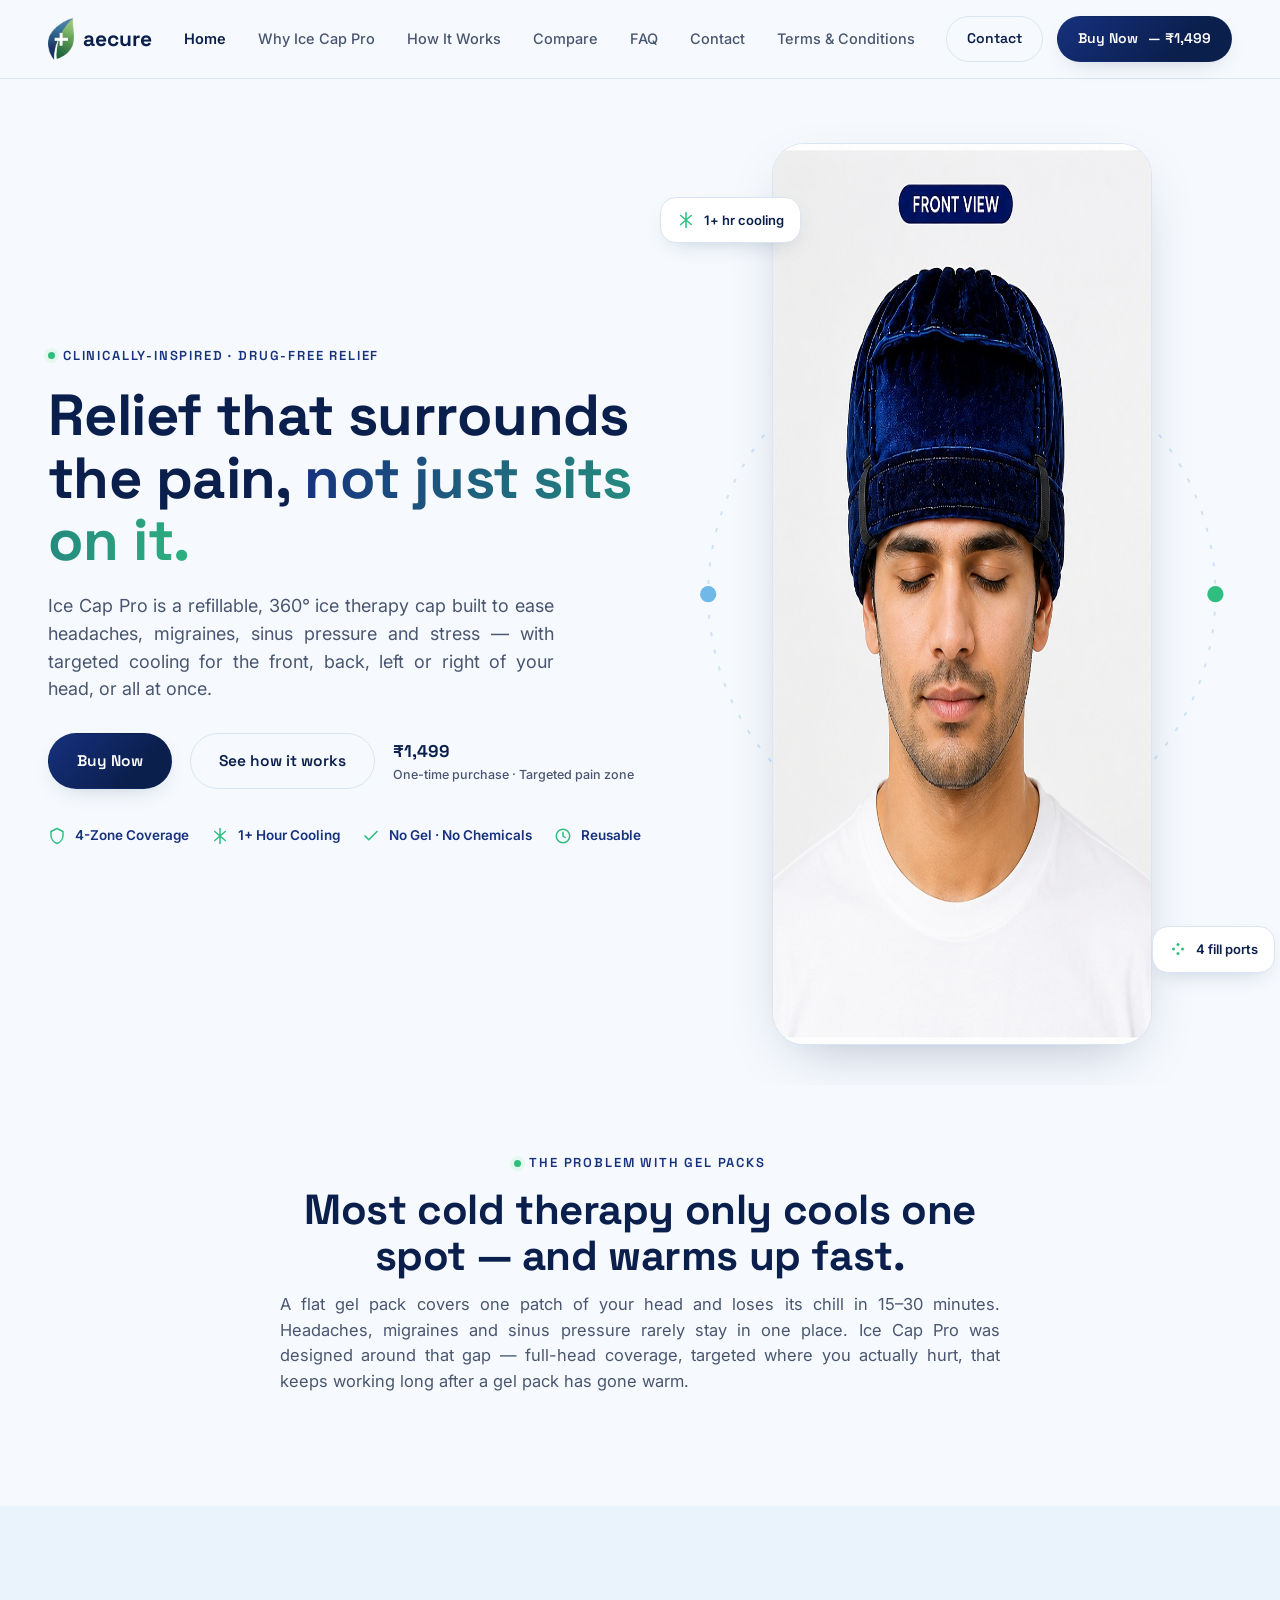
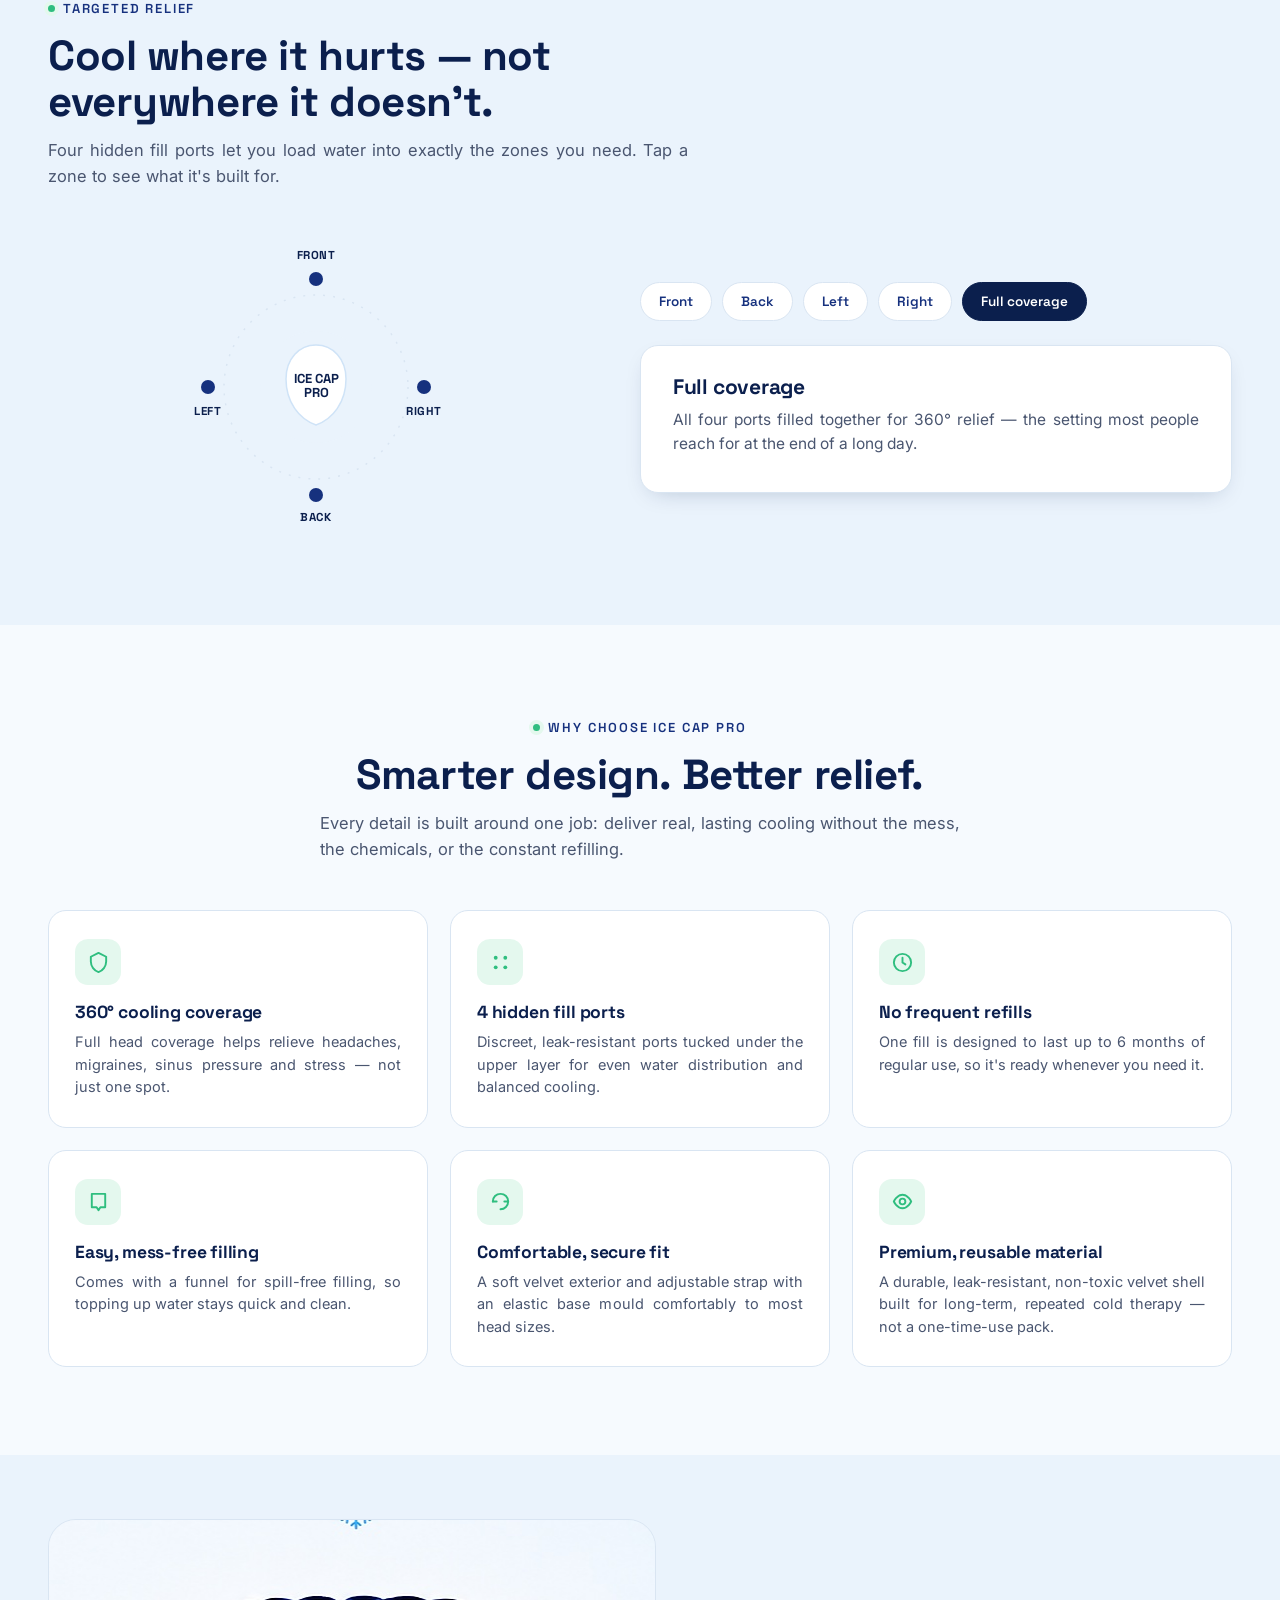
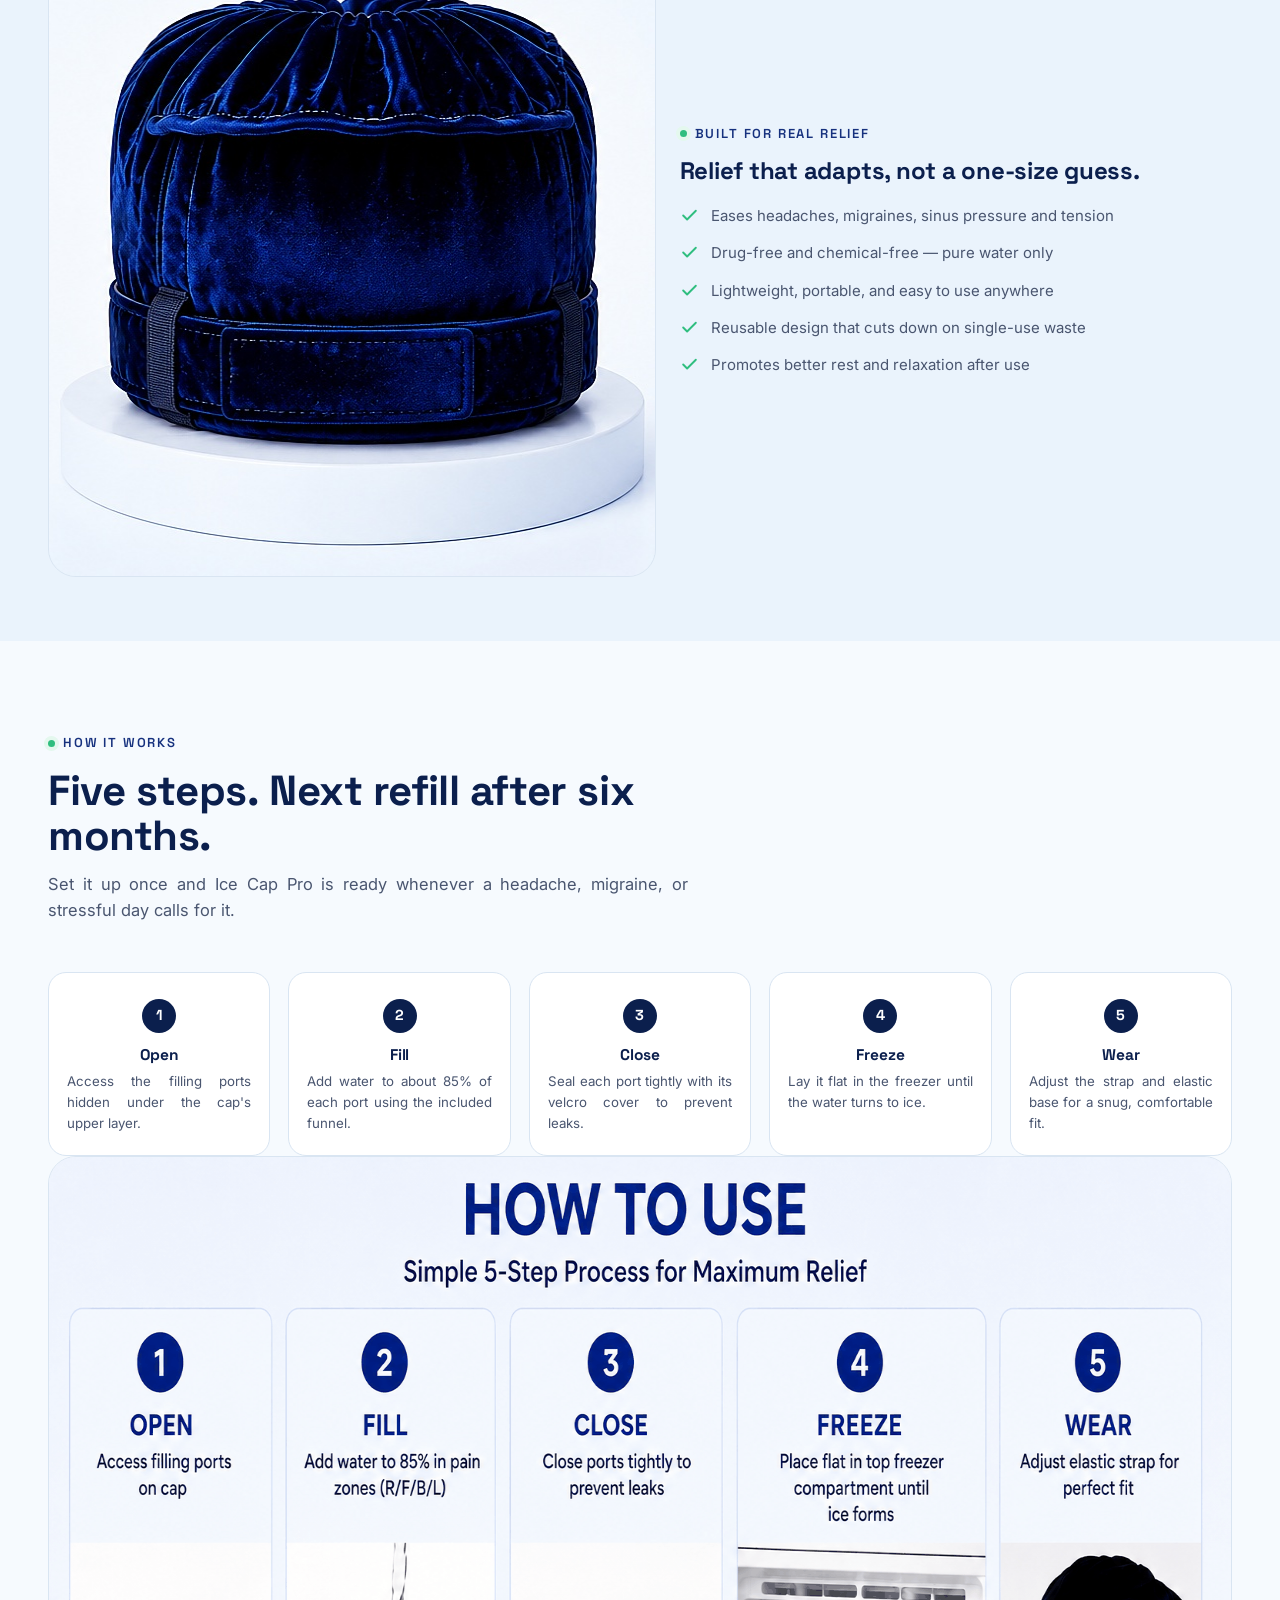
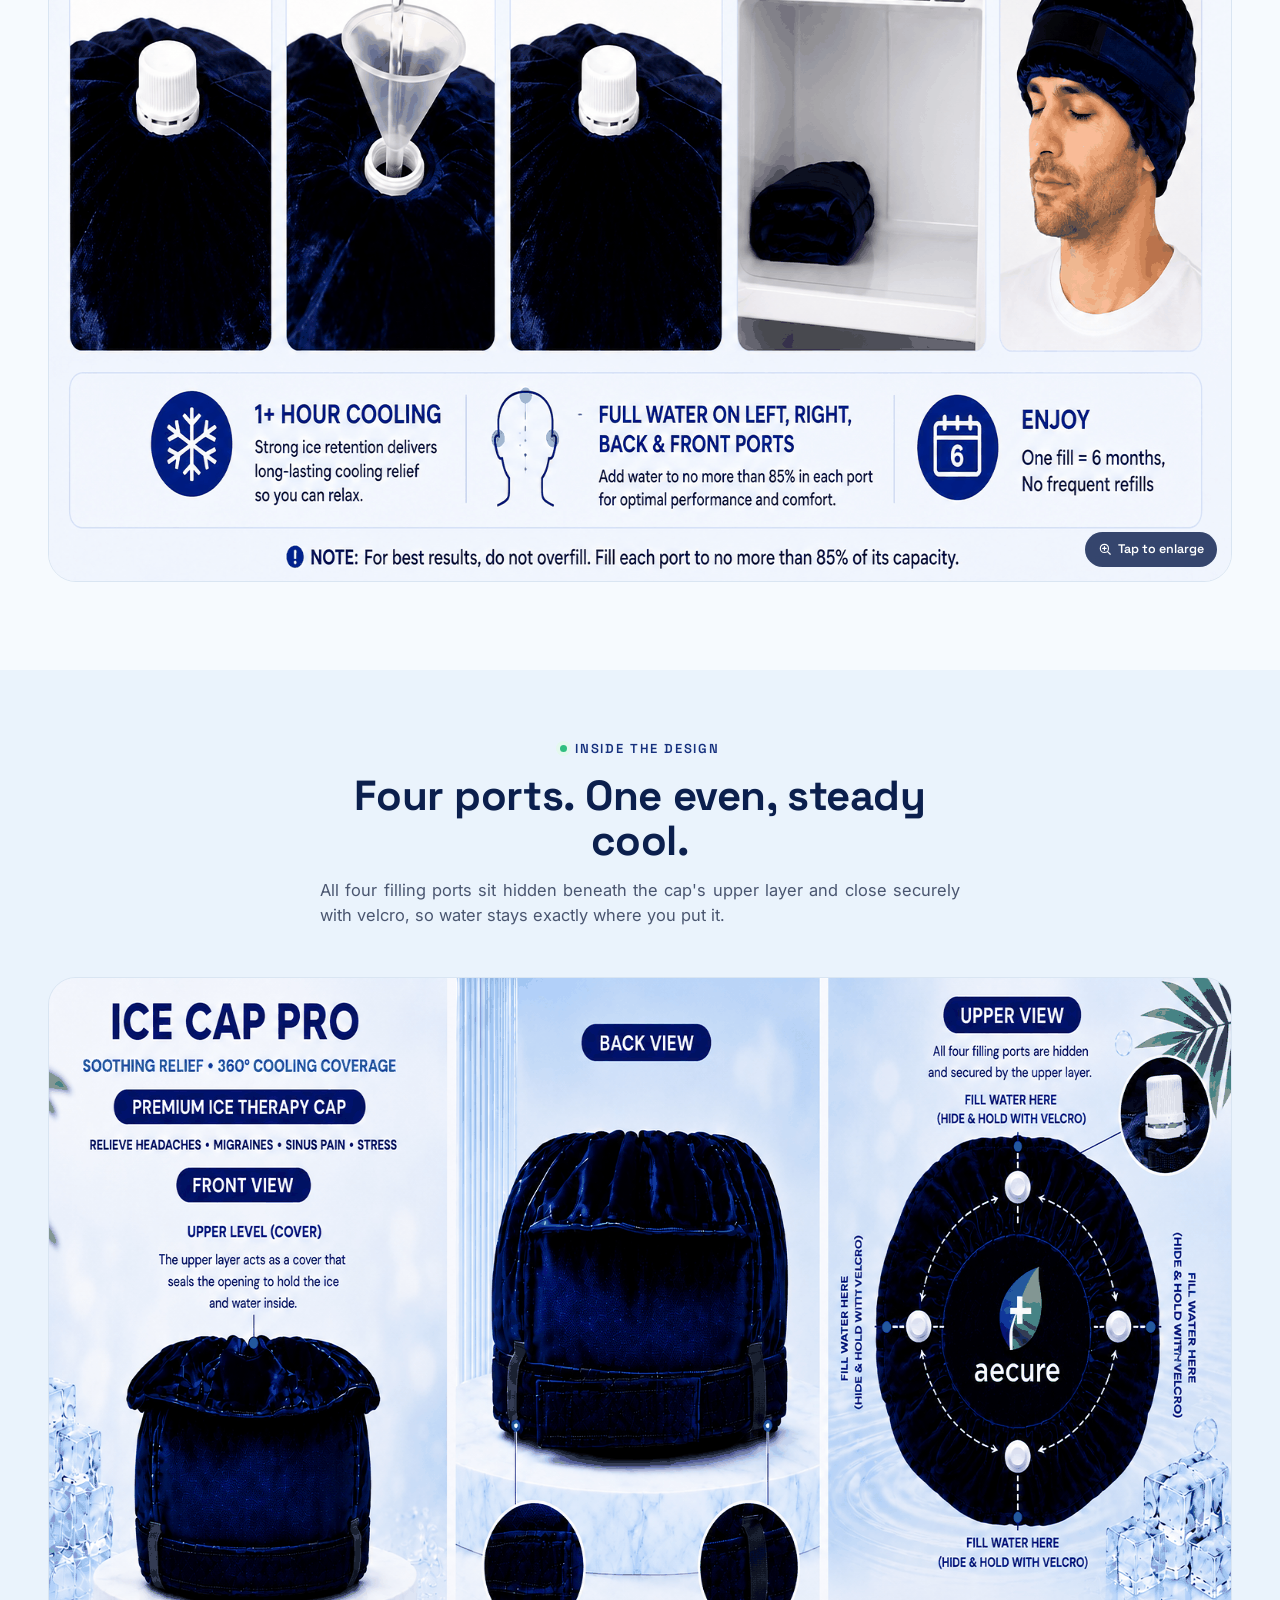
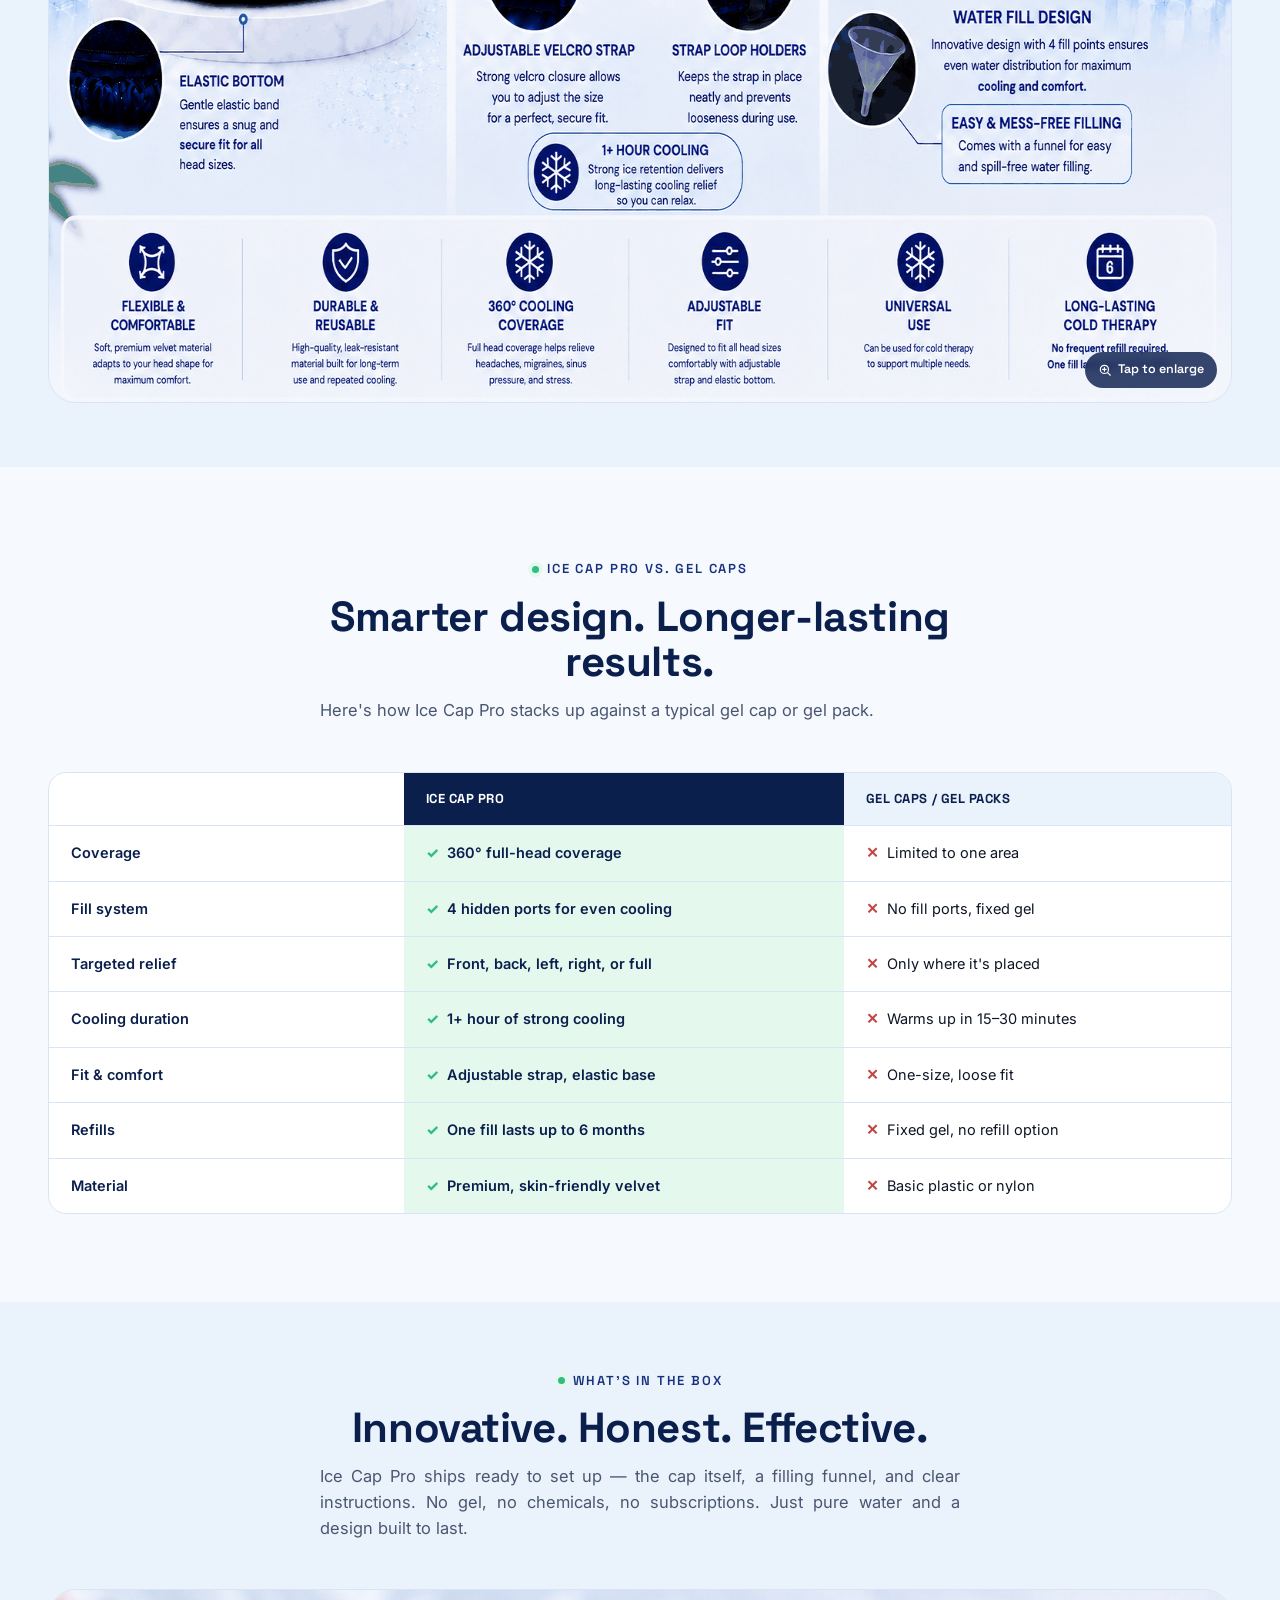
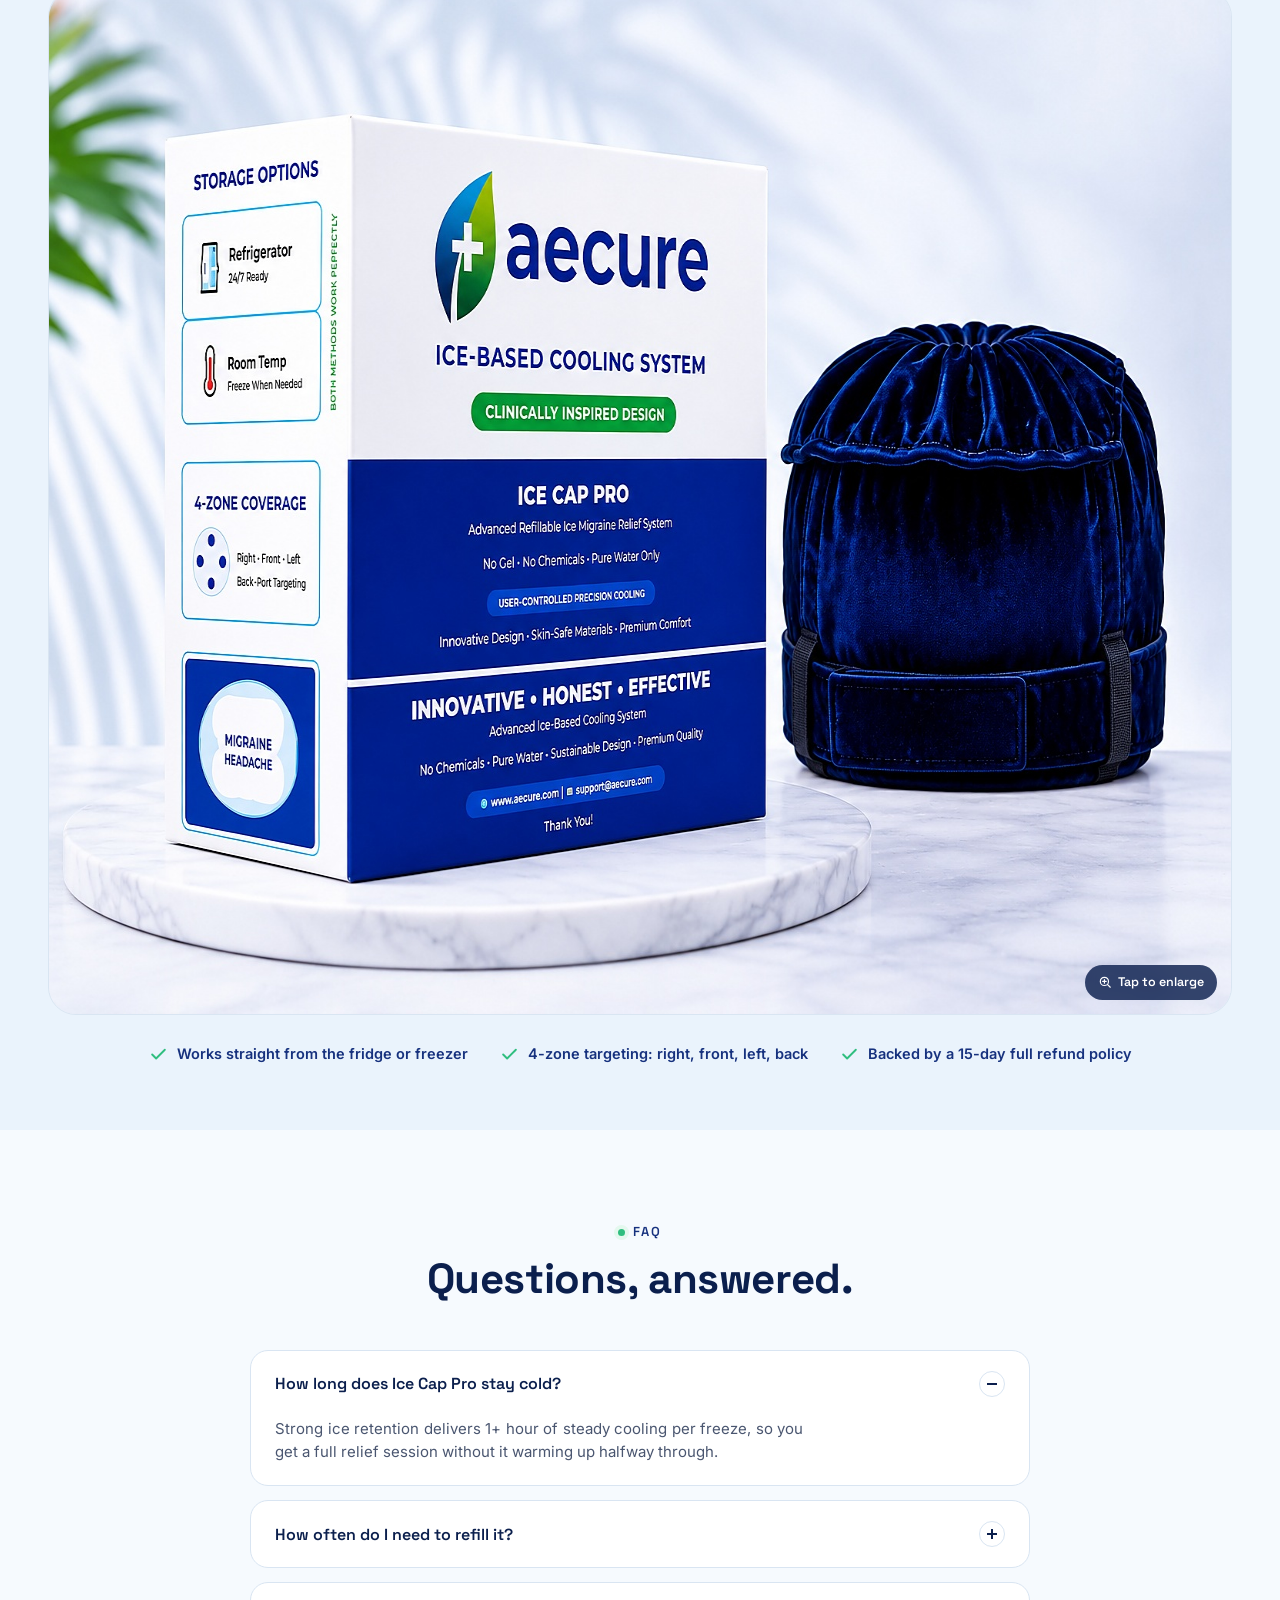
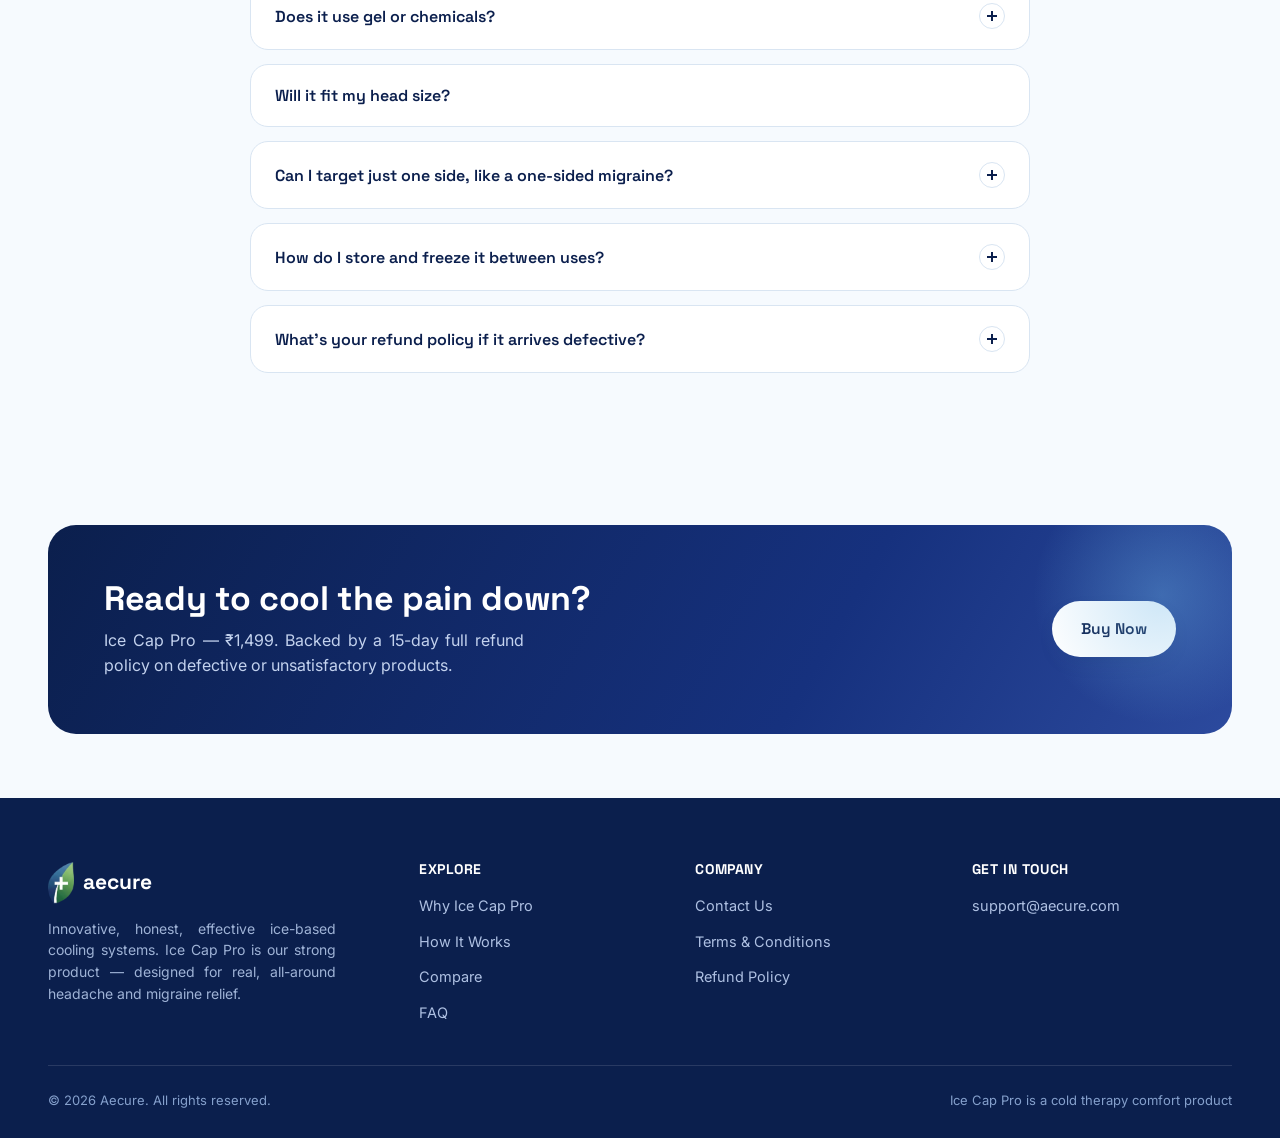
==== commit 655c7434: "updated changes" ====
--- a/index.html
+++ b/index.html
@@ -113,8 +113,8 @@
       <li><a href="terms.html">Terms &amp; Conditions</a></li>
     </ul>
     <div class="nav-cta">
-      <a href="contact.html" class="btn btn-ghost btn-sm">Contact</a>
-      <a href="#" class="btn btn-primary btn-sm" target="_blank" rel="noopener">Buy Now<span class="cta-price"> — ₹1,499</span></a>
+      <a href="contact.html" class="btn btn-ghost btn-sm nav-contact-btn">Contact</a>
+      <a href="#" class="btn btn-primary btn-sm buy-now-btn" target="_blank" rel="noopener">Buy Now<span class="cta-price"> — ₹1,499</span></a>
     </div>
     <button class="nav-toggle" aria-label="Toggle menu"><span></span></button>
   </nav>
@@ -336,10 +336,27 @@
         </div>
       </div>
 
+      <!-- Desktop: full zoomable infographic -->
       <button type="button" class="panel mt-40 hide-on-mobile zoomable" aria-label="Open larger view of the how-to-use steps">
         <img src="images/infographic-howtouse.png" alt="Step-by-step illustration showing how to open, fill, close, freeze and wear the Ice Cap Pro" loading="lazy" width="1536" height="1024">
         <span class="zoom-badge"><svg viewBox="0 0 24 24" fill="none"><circle cx="11" cy="11" r="7" stroke="currentColor" stroke-width="2"/><path d="M21 21L16.5 16.5" stroke="currentColor" stroke-width="2" stroke-linecap="round"/><path d="M11 8V14M8 11H14" stroke="currentColor" stroke-width="2" stroke-linecap="round"/></svg>Tap to enlarge</span>
       </button>
+
+      <!-- Mobile: individual step slider -->
+      <div class="img-slider show-on-mobile mt-40" data-slider="steps">
+        <div class="img-slider-track">
+          <div class="img-slider-slide"><img src="images/step_1.png" alt="Step 1: Open — access filling ports on cap" loading="lazy"></div>
+          <div class="img-slider-slide"><img src="images/step_2.png" alt="Step 2: Fill — add water to 85% using the funnel" loading="lazy"></div>
+          <div class="img-slider-slide"><img src="images/step_3.png" alt="Step 3: Close — seal ports tightly to prevent leaks" loading="lazy"></div>
+          <div class="img-slider-slide"><img src="images/step_4.png" alt="Step 4: Freeze — place flat in top freezer compartment" loading="lazy"></div>
+          <div class="img-slider-slide"><img src="images/step_5.png" alt="Step 5: Wear — adjust elastic strap for perfect fit" loading="lazy"></div>
+        </div>
+        <div class="img-slider-nav">
+          <button class="slider-prev" aria-label="Previous step">&#8592;</button>
+          <div class="slider-dots"></div>
+          <button class="slider-next" aria-label="Next step">&#8594;</button>
+        </div>
+      </div>
     </div>
   </section>
 
@@ -351,10 +368,25 @@
         <h2>Four ports. One even, steady cool.</h2>
         <p>All four filling ports sit hidden beneath the cap's upper layer and close securely with velcro, so water stays exactly where you put it.</p>
       </div>
-      <button type="button" class="panel zoomable" aria-label="Open larger view of the fill port diagram">
+      <!-- Desktop: full zoomable infographic -->
+      <button type="button" class="panel zoomable hide-on-mobile" aria-label="Open larger view of the fill port diagram">
         <img src="images/infographic-fillports.png" alt="Diagram of the Ice Cap Pro front view, back view and upper view showing the four hidden water fill ports" loading="lazy" width="1536" height="1024">
         <span class="zoom-badge"><svg viewBox="0 0 24 24" fill="none"><circle cx="11" cy="11" r="7" stroke="currentColor" stroke-width="2"/><path d="M21 21L16.5 16.5" stroke="currentColor" stroke-width="2" stroke-linecap="round"/><path d="M11 8V14M8 11H14" stroke="currentColor" stroke-width="2" stroke-linecap="round"/></svg>Tap to enlarge</span>
       </button>
+
+      <!-- Mobile: 3-view slider -->
+      <div class="img-slider show-on-mobile" data-slider="ports">
+        <div class="img-slider-track">
+          <div class="img-slider-slide"><img src="images/fillport_front.png" alt="Front view of the Ice Cap Pro showing the upper layer cover and elastic bottom" loading="lazy"></div>
+          <div class="img-slider-slide"><img src="images/fillport_back.png" alt="Back view showing the adjustable Velcro strap and strap loop holders" loading="lazy"></div>
+          <div class="img-slider-slide"><img src="images/fillport_upper.png" alt="Upper view showing all four hidden water fill ports and the Aecure water fill design" loading="lazy"></div>
+        </div>
+        <div class="img-slider-nav">
+          <button class="slider-prev" aria-label="Previous view">&#8592;</button>
+          <div class="slider-dots"></div>
+          <button class="slider-next" aria-label="Next view">&#8594;</button>
+        </div>
+      </div>
     </div>
   </section>
 
@@ -427,10 +459,12 @@
         <p>Ice Cap Pro ships ready to set up — the cap itself, a filling funnel, and clear instructions. No gel, no chemicals, no subscriptions. Just pure water and a design built to last.</p>
       </div>
 
-      <button type="button" class="panel zoomable" aria-label="Open larger view of the Ice Cap Pro box and cap">
-        <img src="images/box_and_cap.jpg" alt="Aecure Ice Cap Pro retail box next to the navy blue ice therapy cap, showing the full product packaging text" loading="lazy" width="1536" height="1024">
-        <span class="zoom-badge"><svg viewBox="0 0 24 24" fill="none"><circle cx="11" cy="11" r="7" stroke="currentColor" stroke-width="2"/><path d="M21 21L16.5 16.5" stroke="currentColor" stroke-width="2" stroke-linecap="round"/><path d="M11 8V14M8 11H14" stroke="currentColor" stroke-width="2" stroke-linecap="round"/></svg>Tap to enlarge</span>
-      </button>
+      <div class="box-img-wrap">
+        <button type="button" class="panel zoomable" aria-label="Open larger view of the Ice Cap Pro box and cap">
+          <img src="images/box_and_cap.jpg" alt="Aecure Ice Cap Pro retail box next to the navy blue ice therapy cap, showing the full product packaging text" loading="lazy" width="1536" height="1024">
+          <span class="zoom-badge"><svg viewBox="0 0 24 24" fill="none"><circle cx="11" cy="11" r="7" stroke="currentColor" stroke-width="2"/><path d="M21 21L16.5 16.5" stroke="currentColor" stroke-width="2" stroke-linecap="round"/><path d="M11 8V14M8 11H14" stroke="currentColor" stroke-width="2" stroke-linecap="round"/></svg>Tap to enlarge</span>
+        </button>
+      </div>
 
       <ul class="trust-strip-row">
         <li><svg viewBox="0 0 24 24" fill="none"><path d="M20 6L9 17L4 12" stroke="currentColor" stroke-width="2.4" stroke-linecap="round" stroke-linejoin="round"/></svg> Works straight from the fridge or freezer</li>
--- a/styles.css
+++ b/styles.css
@@ -1285,3 +1285,147 @@
   .cta-banner .btn { width: 100%; }
   .footer-grid { grid-template-columns: 1fr; gap: 24px; }
 }
+
+/* ============================================
+   NAV MOBILE: Buy Now button always right of hamburger
+   ============================================ */
+/* On mobile the nav has: [logo] [spacer] [Buy Now] [☰]
+   We keep nav-cta visible but hide the ghost "Contact" link.
+   Order: brand → flex-grow spacer → nav-cta → toggle */
+@media (max-width: 880px) {
+  .nav { flex-wrap: nowrap; }
+  .nav-contact-btn { display: none; }    /* hide ghost contact btn on mobile */
+  .nav-cta { order: 2; flex-shrink: 0; }
+  .nav-toggle { order: 3; flex-shrink: 0; }
+  /* Buy Now sits between brand and hamburger */
+  .nav-cta .buy-now-btn {
+    padding: 9px 14px;
+    font-size: 13px;
+    white-space: nowrap;
+  }
+}
+@media (max-width: 400px) {
+  .cta-price { display: none; }
+  .nav-cta .buy-now-btn { padding: 8px 11px; font-size: 12px; }
+}
+
+/* ============================================
+   SHOW-ON-MOBILE / HIDE-ON-MOBILE utilities
+   ============================================ */
+.show-on-mobile { display: none; }
+@media (max-width: 640px) {
+  .hide-on-mobile { display: none !important; }
+  .show-on-mobile { display: block; }
+}
+
+/* ============================================
+   IMAGE SLIDER (mobile step-by-step + port views)
+   ============================================ */
+.img-slider {
+  position: relative;
+  overflow: hidden;
+  border-radius: var(--radius-lg);
+  background: var(--white);
+  border: 1px solid var(--line);
+  user-select: none;
+  touch-action: pan-y;
+}
+.img-slider-track {
+  display: flex;
+  transition: transform 0.38s cubic-bezier(0.25, 0.8, 0.25, 1);
+  will-change: transform;
+}
+.img-slider-slide {
+  flex: 0 0 100%;
+  min-width: 0;
+}
+.img-slider-slide img {
+  width: 100%;
+  display: block;
+  border-radius: 0;
+}
+.img-slider-nav {
+  display: flex;
+  align-items: center;
+  justify-content: center;
+  gap: 16px;
+  padding: 14px 12px 16px;
+  background: var(--ice-pale);
+  border-top: 1px solid var(--line);
+}
+.slider-prev,
+.slider-next {
+  background: var(--white);
+  border: 1px solid var(--line);
+  border-radius: 50%;
+  width: 36px; height: 36px;
+  display: flex; align-items: center; justify-content: center;
+  font-size: 16px;
+  color: var(--navy-deep);
+  cursor: pointer;
+  flex-shrink: 0;
+  transition: background .15s, box-shadow .15s;
+}
+.slider-prev:hover, .slider-next:hover {
+  background: var(--navy-deep);
+  color: var(--white);
+}
+.slider-prev:disabled, .slider-next:disabled {
+  opacity: 0.35;
+  pointer-events: none;
+}
+.slider-dots {
+  display: flex;
+  gap: 8px;
+  align-items: center;
+}
+.slider-dot {
+  width: 8px; height: 8px;
+  border-radius: 50%;
+  background: var(--line);
+  border: none;
+  cursor: pointer;
+  transition: background .2s, transform .2s;
+  padding: 0;
+}
+.slider-dot.active {
+  background: var(--navy-deep);
+  transform: scale(1.3);
+}
+
+/* ============================================
+   HERO PHOTO — show face fully on mobile
+   ============================================ */
+@media (max-width: 480px) {
+  .hero-photo-wrap {
+    max-height: 380px;
+  }
+  .hero-photo-wrap img {
+    height: 380px;
+    object-fit: cover;
+    /* center vertically so the face is fully visible */
+    object-position: center 15%;
+  }
+}
+@media (min-width: 481px) and (max-width: 640px) {
+  .hero-photo-wrap img {
+    object-position: center 12%;
+  }
+}
+
+/* ============================================
+   BOX / TRUST photo — 50% shorter on mobile
+   ============================================ */
+@media (max-width: 640px) {
+  .box-img-wrap {
+    max-height: 240px;
+    overflow: hidden;
+    border-radius: var(--radius-lg);
+  }
+  .box-img-wrap img {
+    width: 100%;
+    height: 240px;
+    object-fit: cover;
+    object-position: center 20%;
+  }
+}
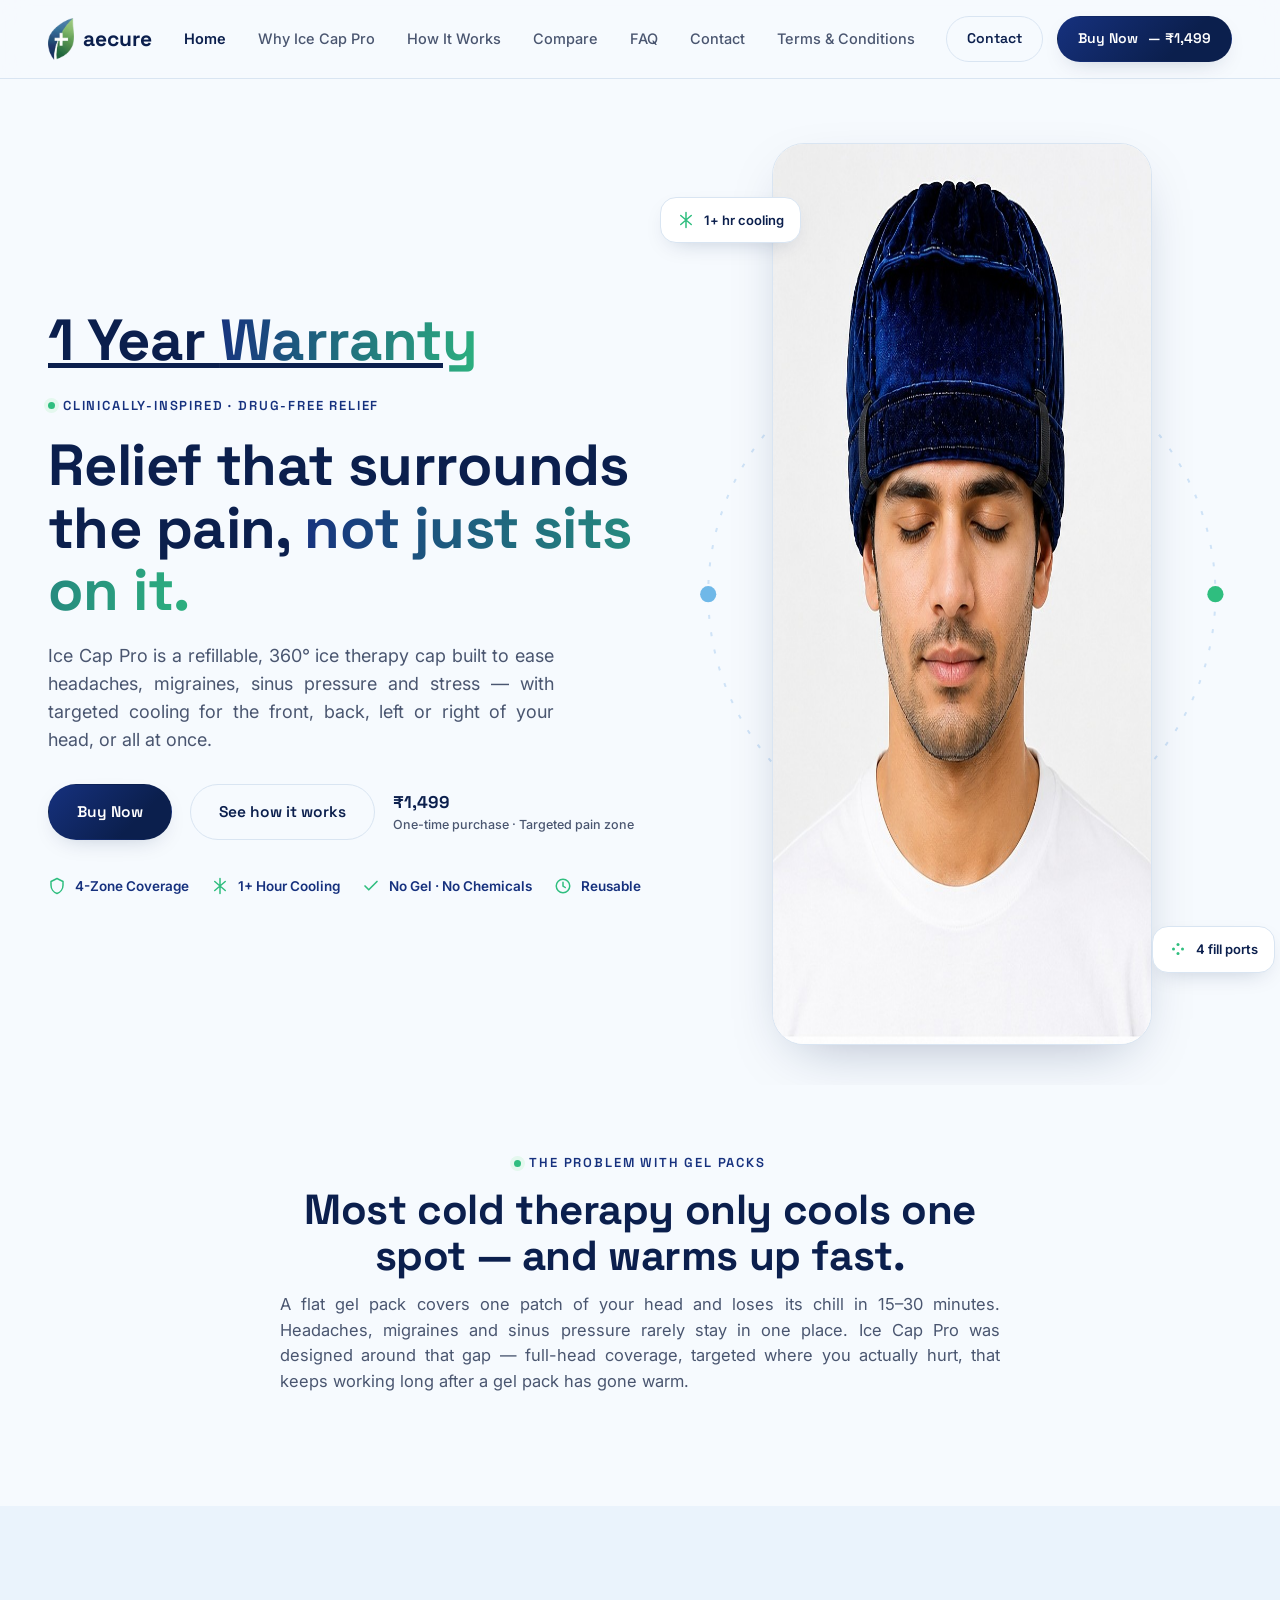
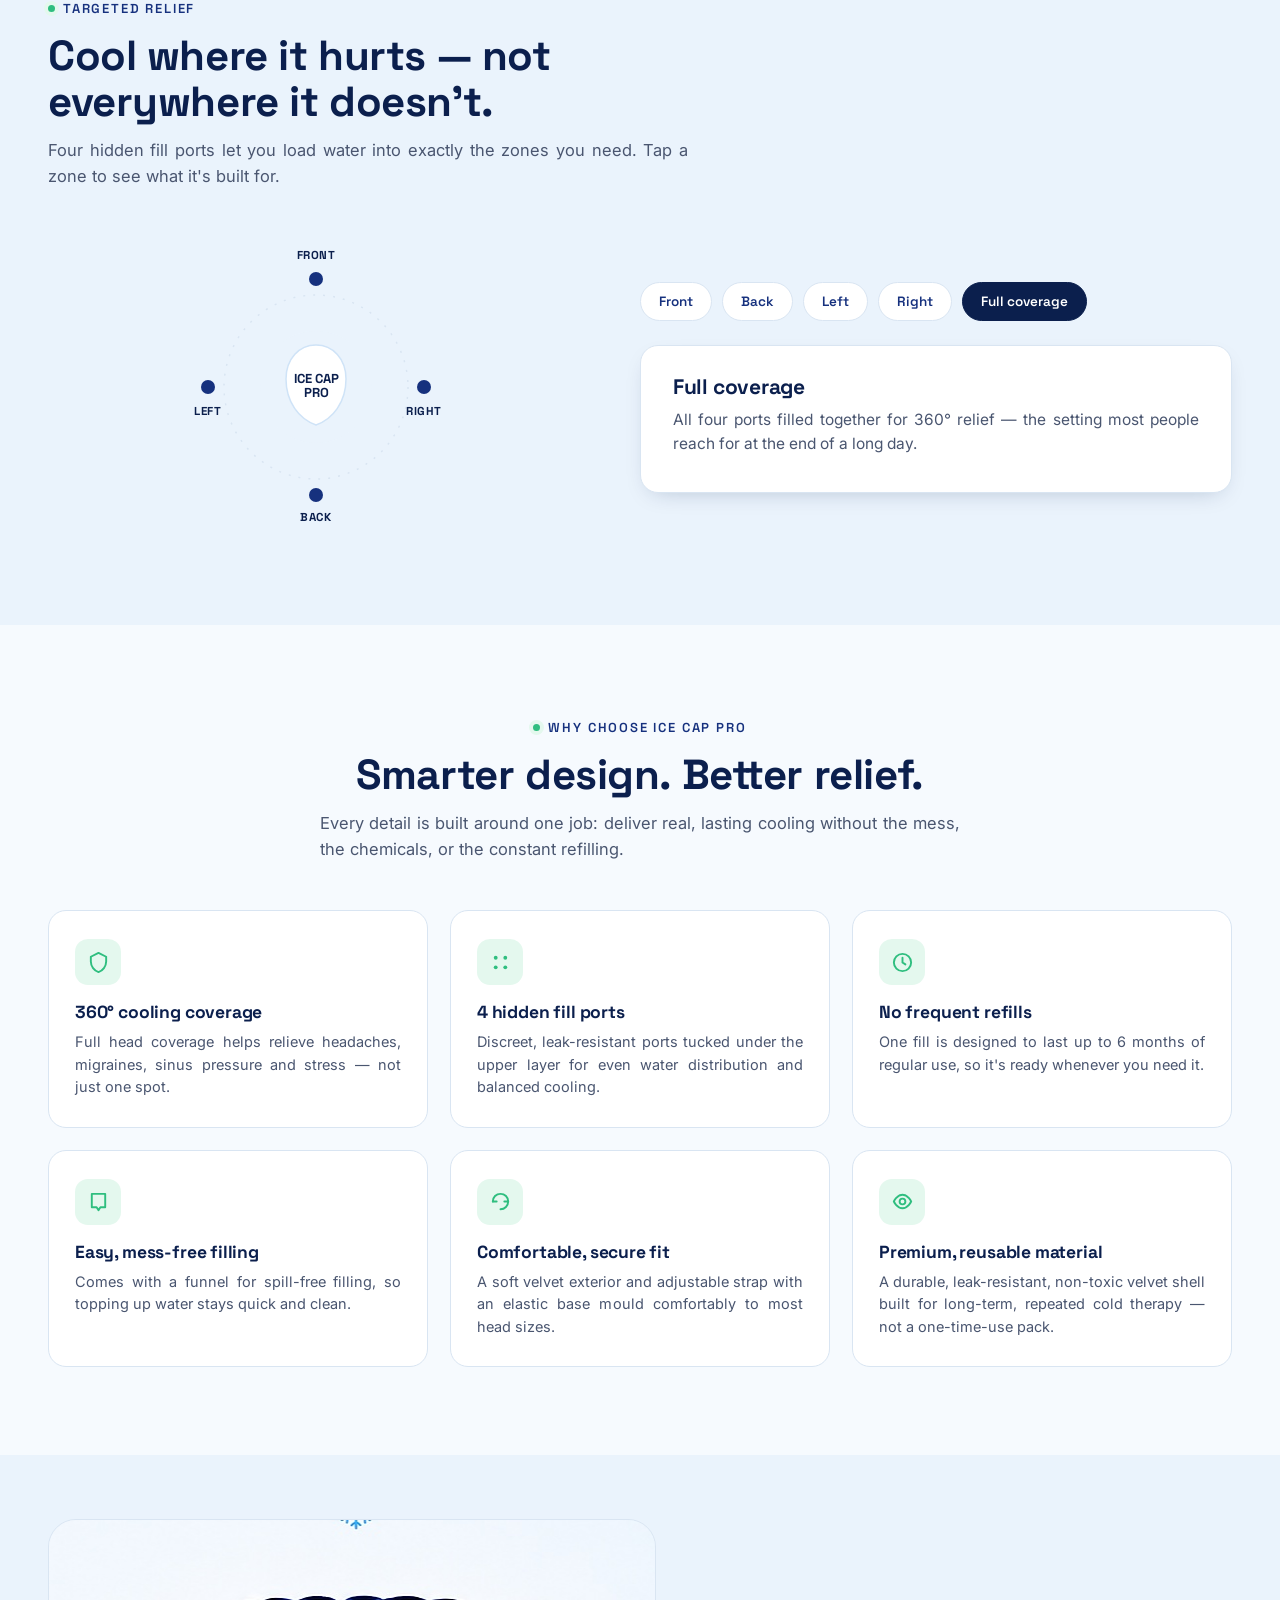
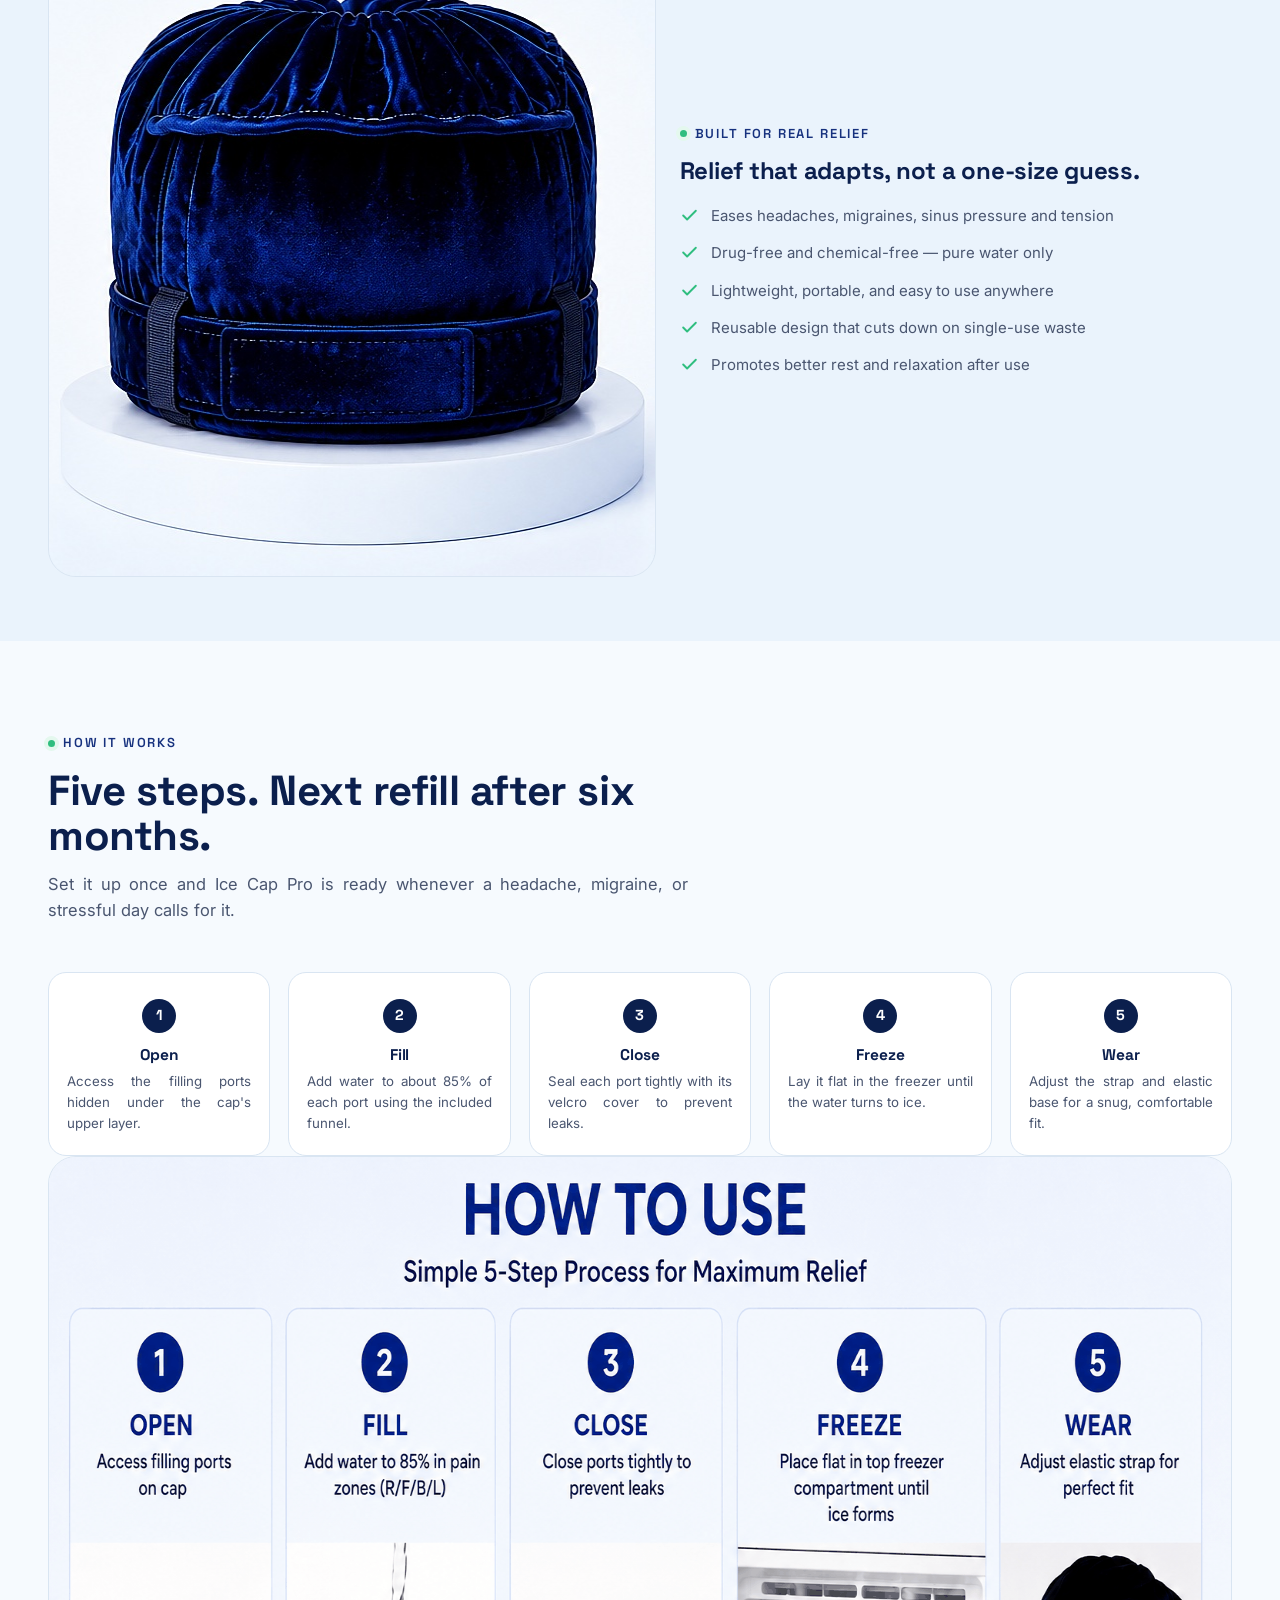
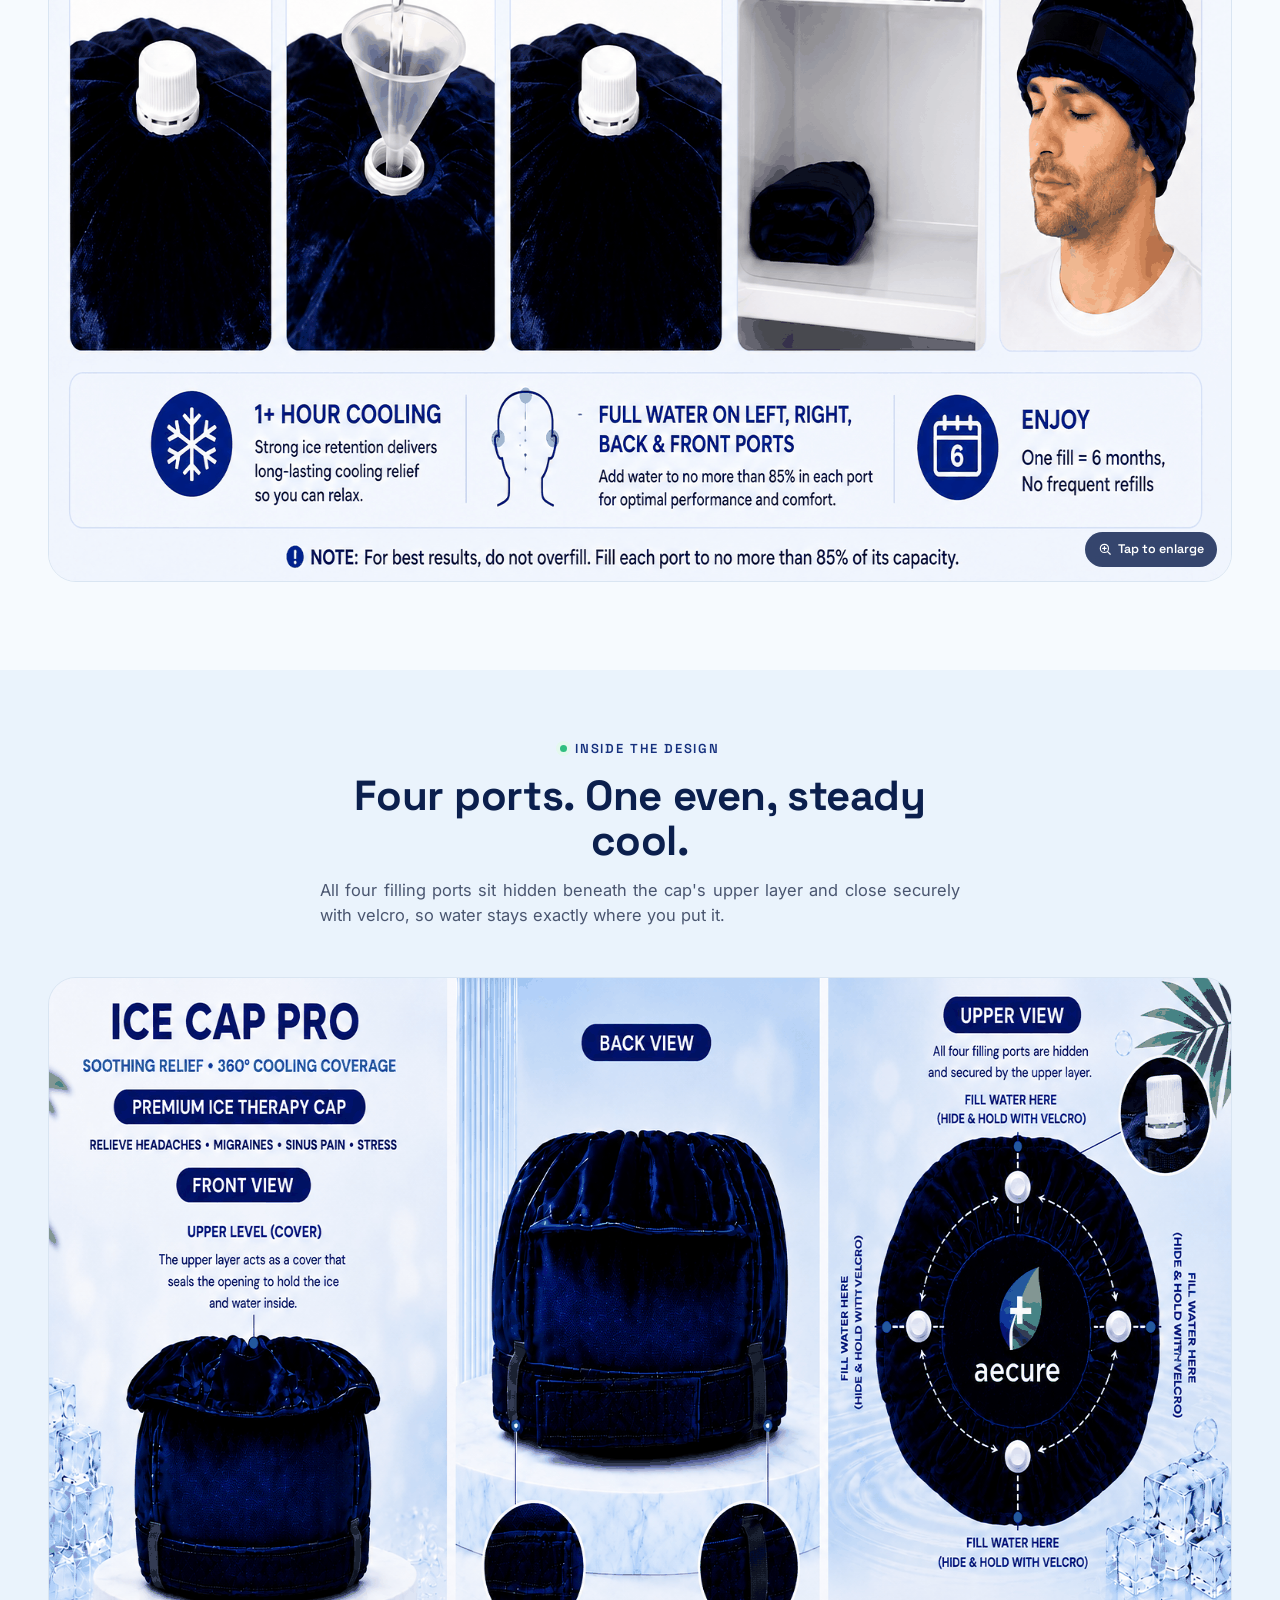
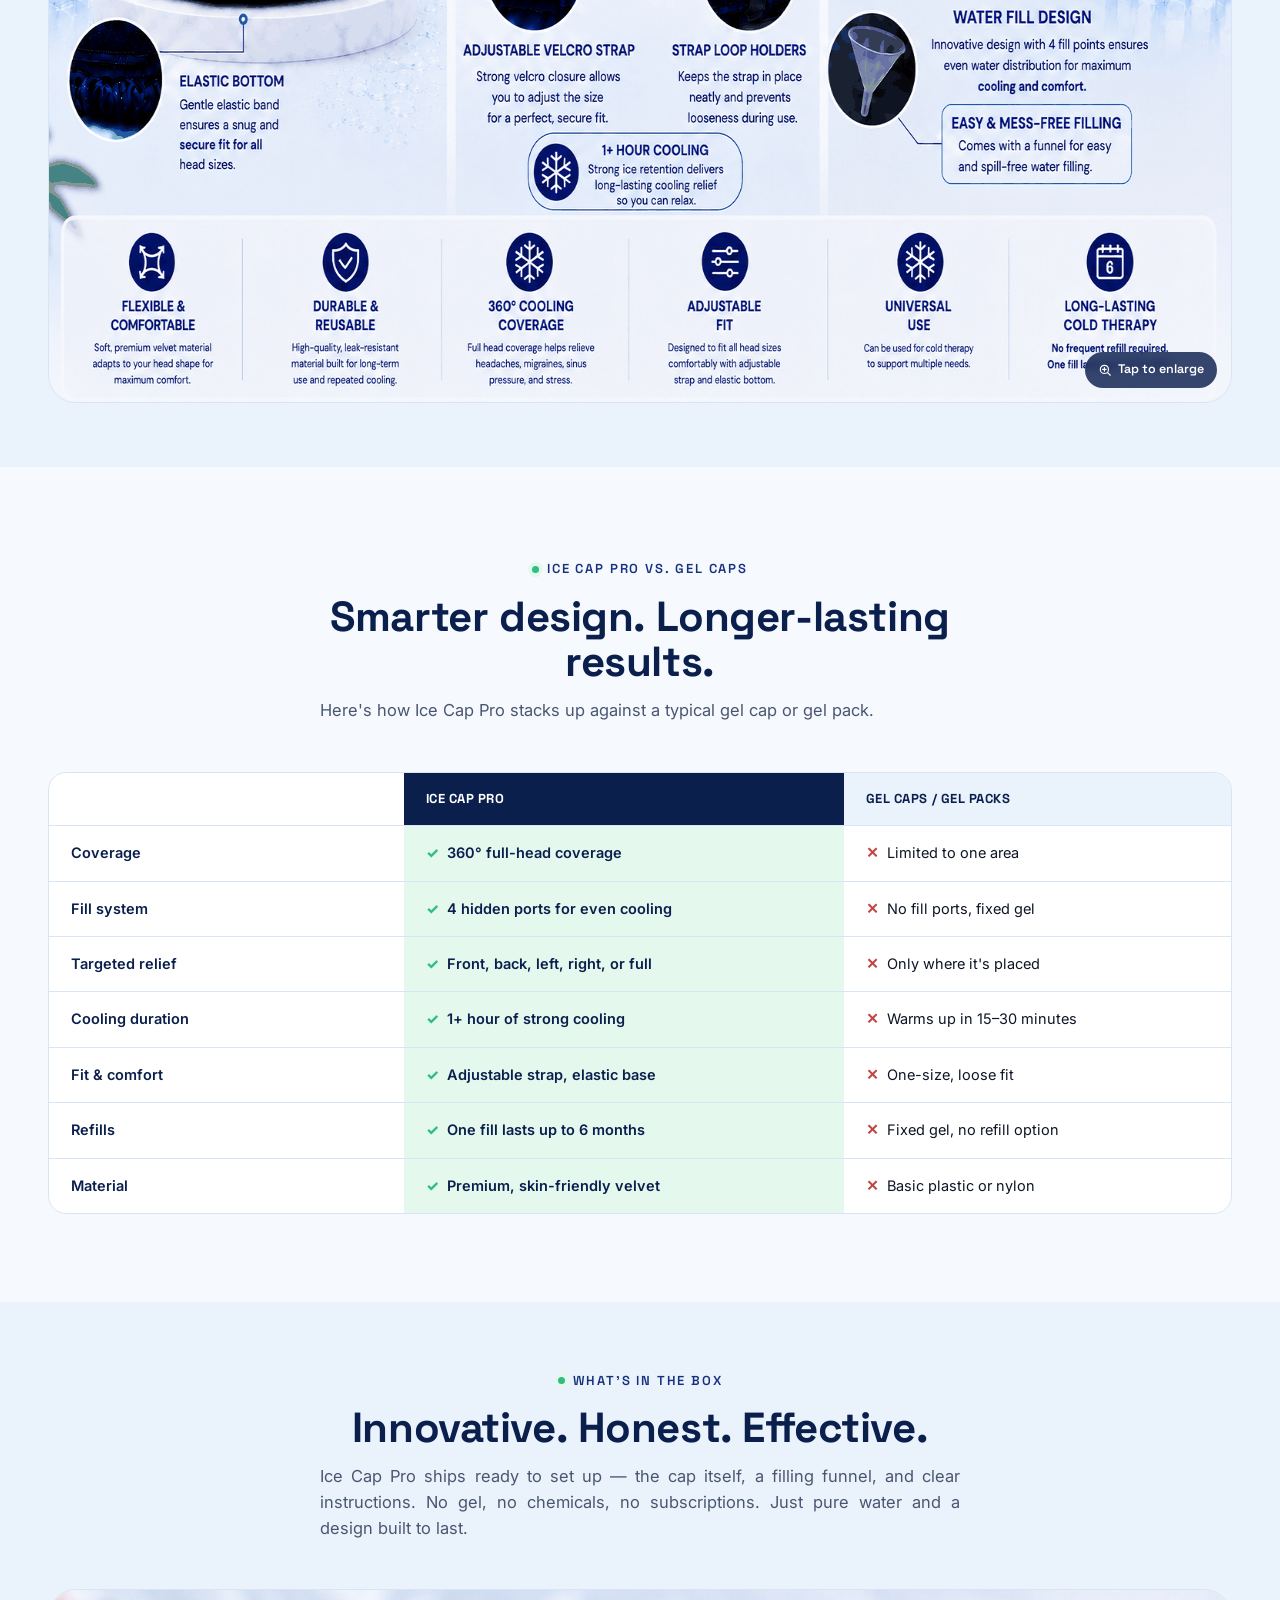
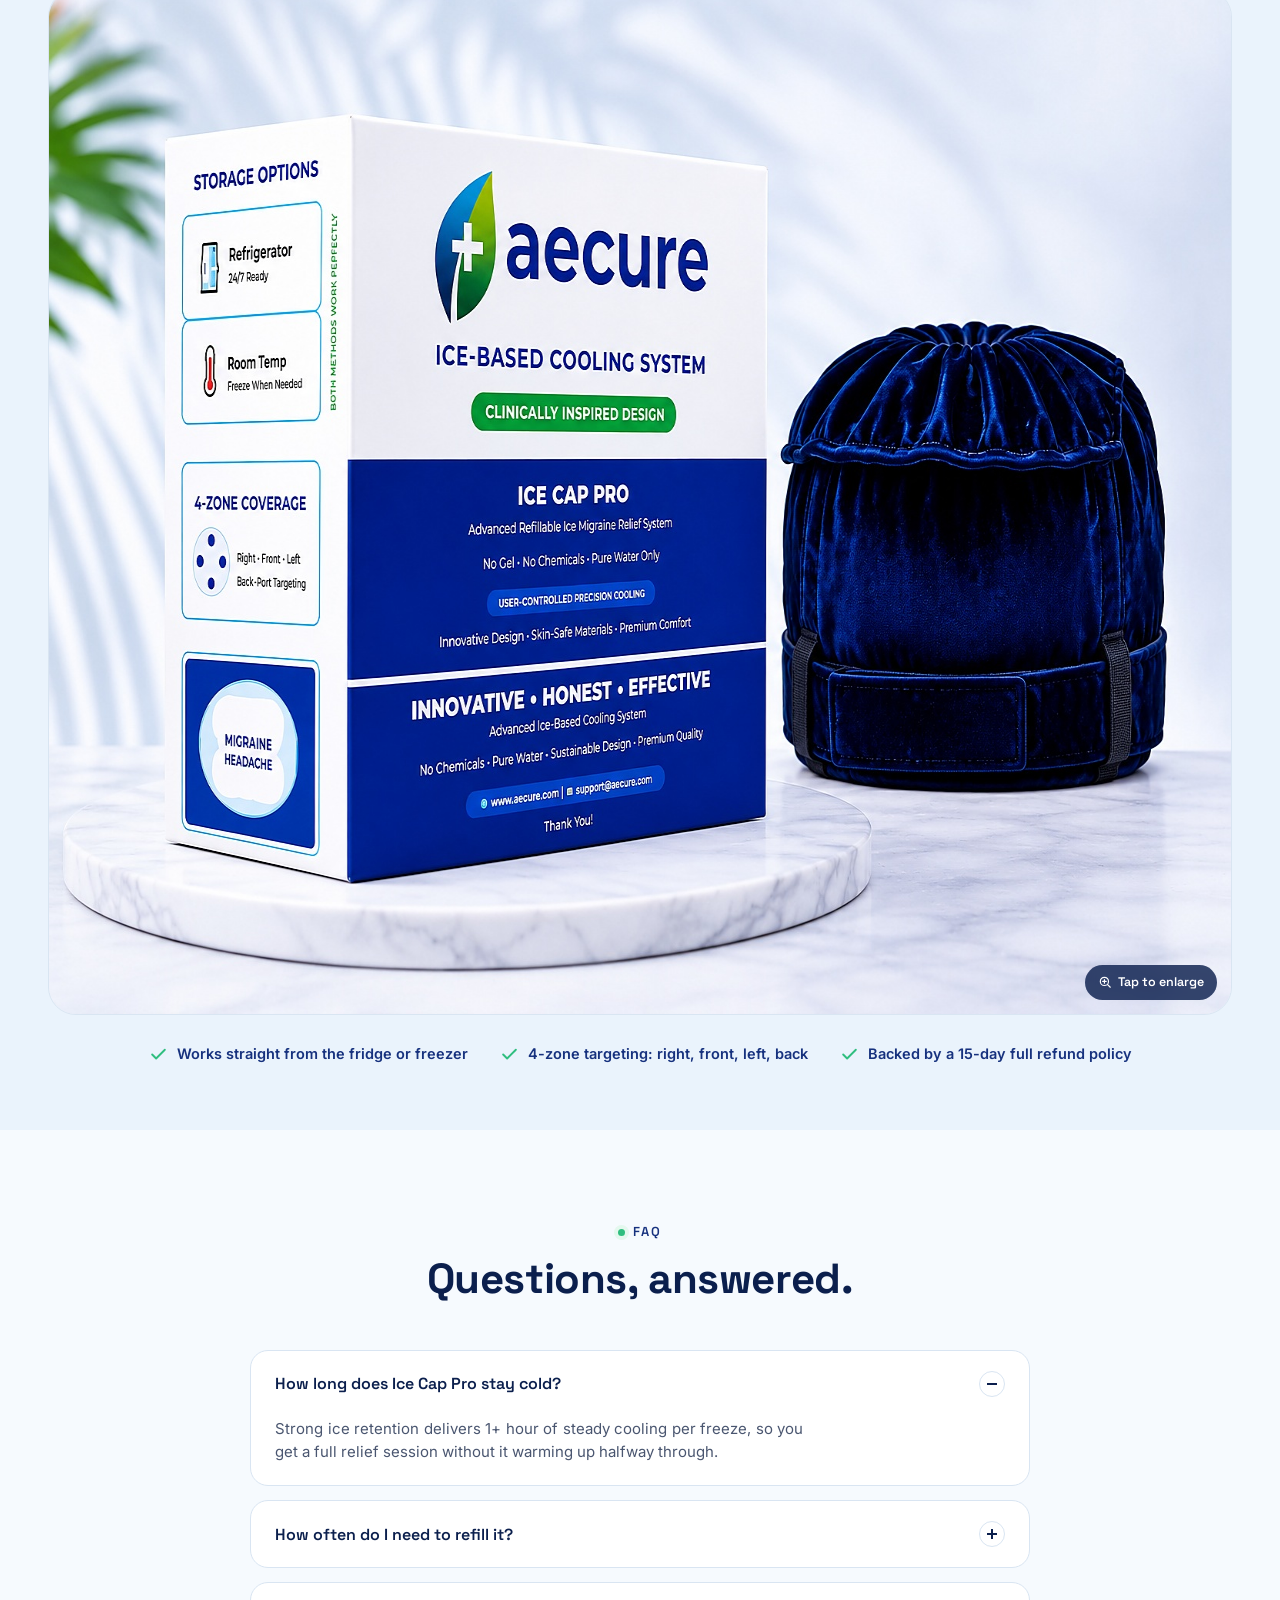
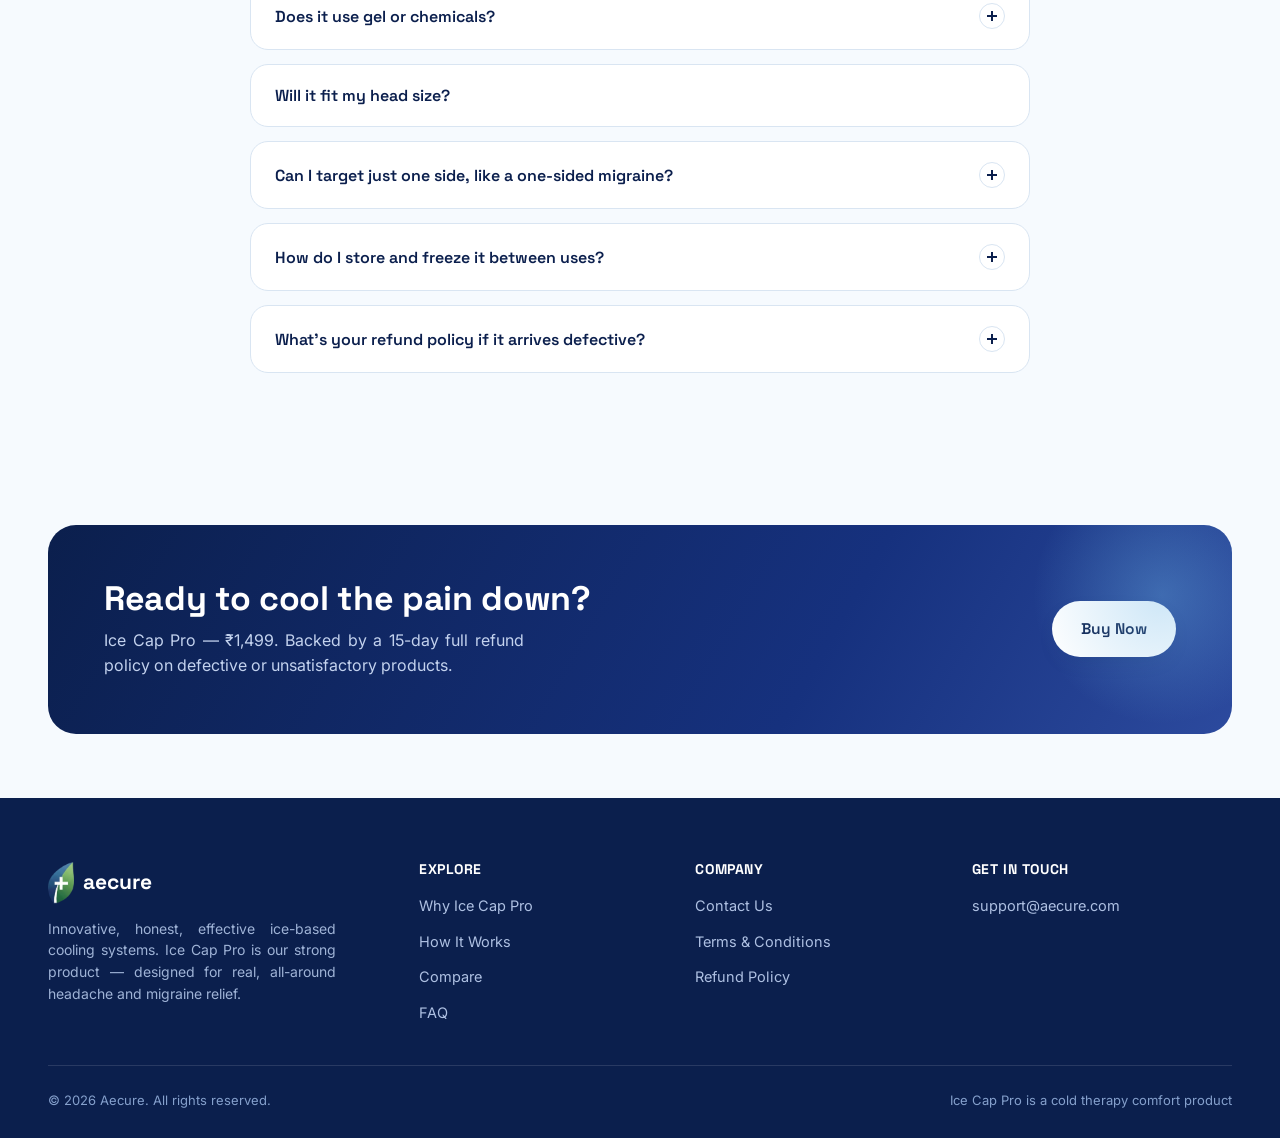
==== commit d9118f95: "Warranty Features" ====
--- a/index.html
+++ b/index.html
@@ -125,6 +125,7 @@
   <section class="hero">
     <div class="container hero-grid">
       <div class="hero-copy">
+	  <h1><u> 1 Year <em>Warranty</em> </u></h1>
         <span class="eyebrow">Clinically-inspired · Drug-free relief</span>
         <h1>Relief that surrounds the pain, <em>not just sits on it.</em></h1>
         <p class="lede">Ice Cap Pro is a refillable, 360° ice therapy cap built to ease headaches, migraines, sinus pressure and stress — with targeted cooling for the front, back, left or right of your head, or all at once.</p>
--- a/styles.css
+++ b/styles.css
@@ -213,6 +213,11 @@
   body.nav-open .nav-links{ opacity:1; transform:translateY(0); pointer-events:auto; }
   .nav-toggle{ display:flex; }
   .nav-cta .btn-ghost{ display:none; }
+  /* backdrop-filter on .site-header creates a containing block for
+     position:fixed descendants, which broke the full-height mobile
+     menu (it was sizing itself to the header instead of the viewport).
+     Disable it while the menu is open so .nav-links sizes correctly. */
+  body.nav-open .site-header{ backdrop-filter:none; -webkit-backdrop-filter:none; }
 }
 @media (max-width:560px){
   .nav-links{ inset:54px 0 0 0; padding:18px 20px; }
@@ -1295,8 +1300,8 @@
 @media (max-width: 880px) {
   .nav { flex-wrap: nowrap; }
   .nav-contact-btn { display: none; }    /* hide ghost contact btn on mobile */
-  .nav-cta { order: 2; flex-shrink: 0; }
-  .nav-toggle { order: 3; flex-shrink: 0; }
+  .nav-cta { order: 2; flex-shrink: 0; margin-left: auto; }
+  .nav-toggle { order: 3; flex-shrink: 0; margin-left: 10px; }
   /* Buy Now sits between brand and hamburger */
   .nav-cta .buy-now-btn {
     padding: 9px 14px;
